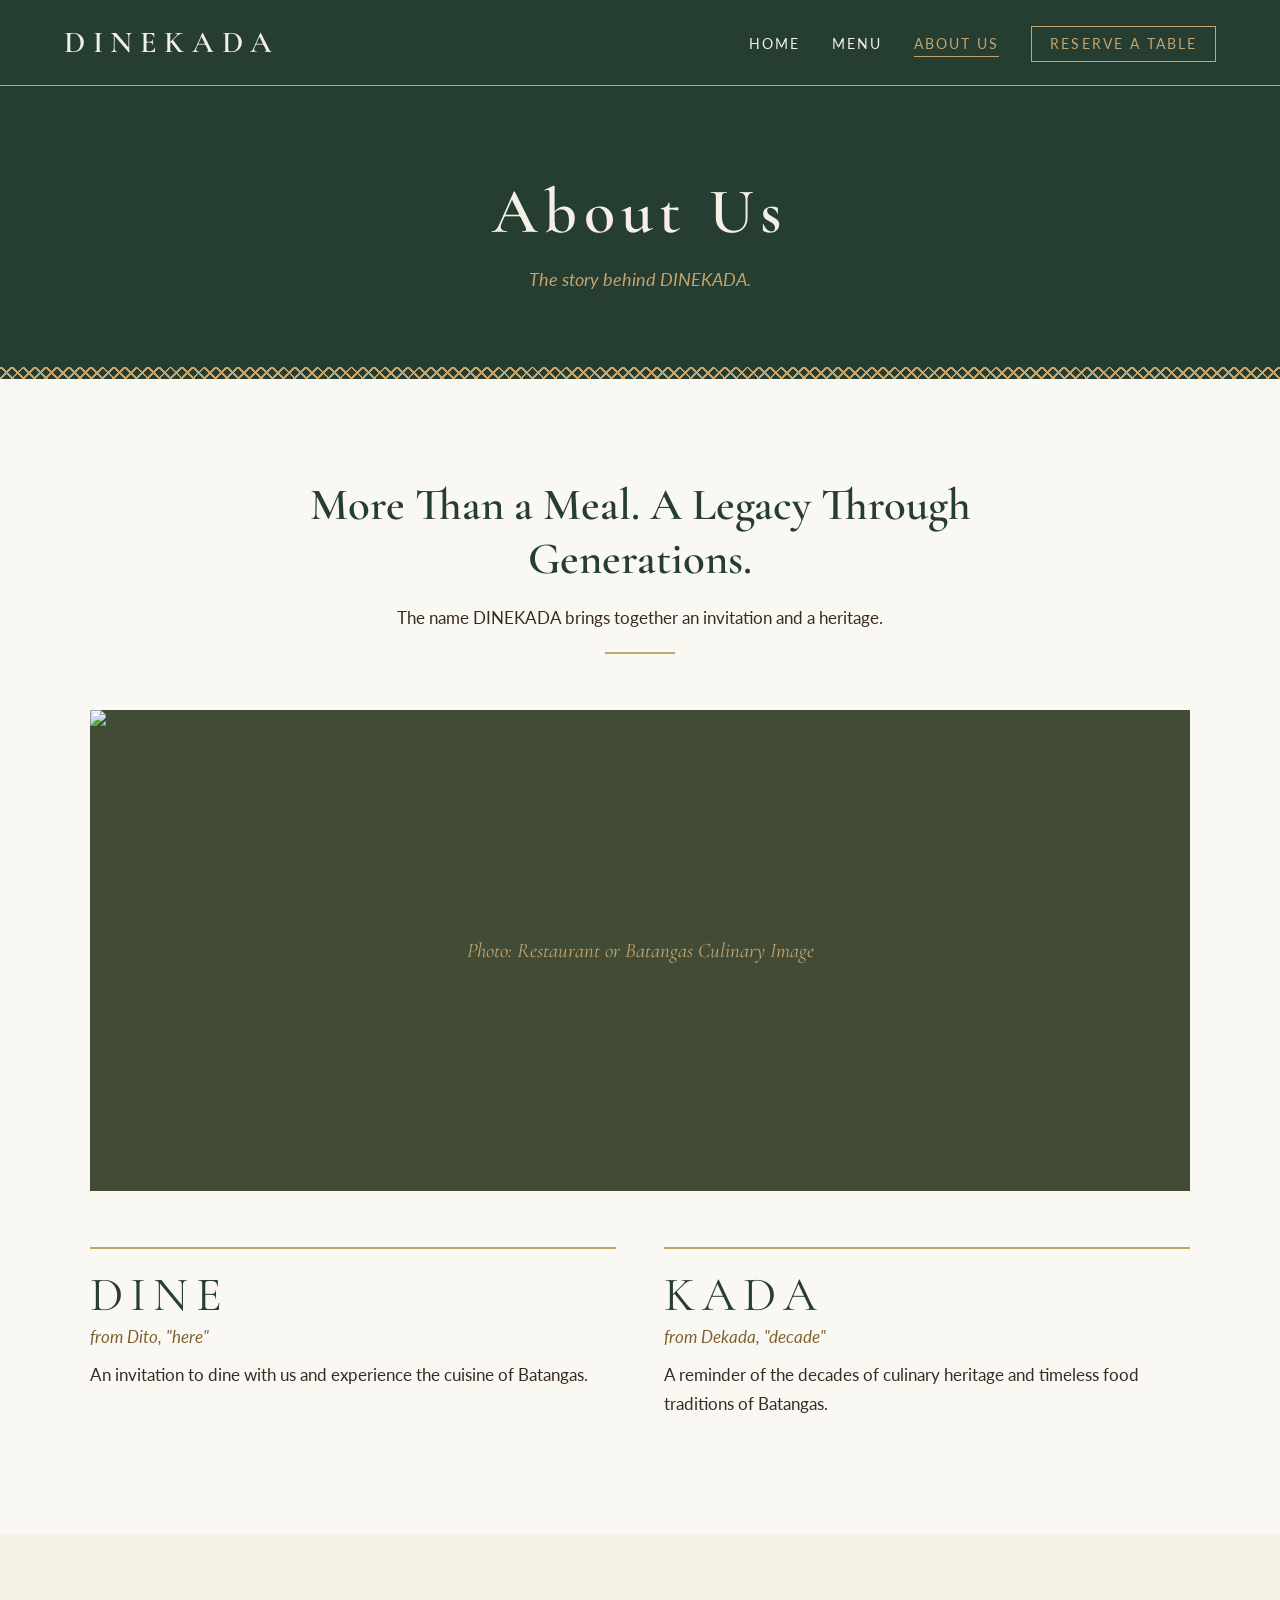
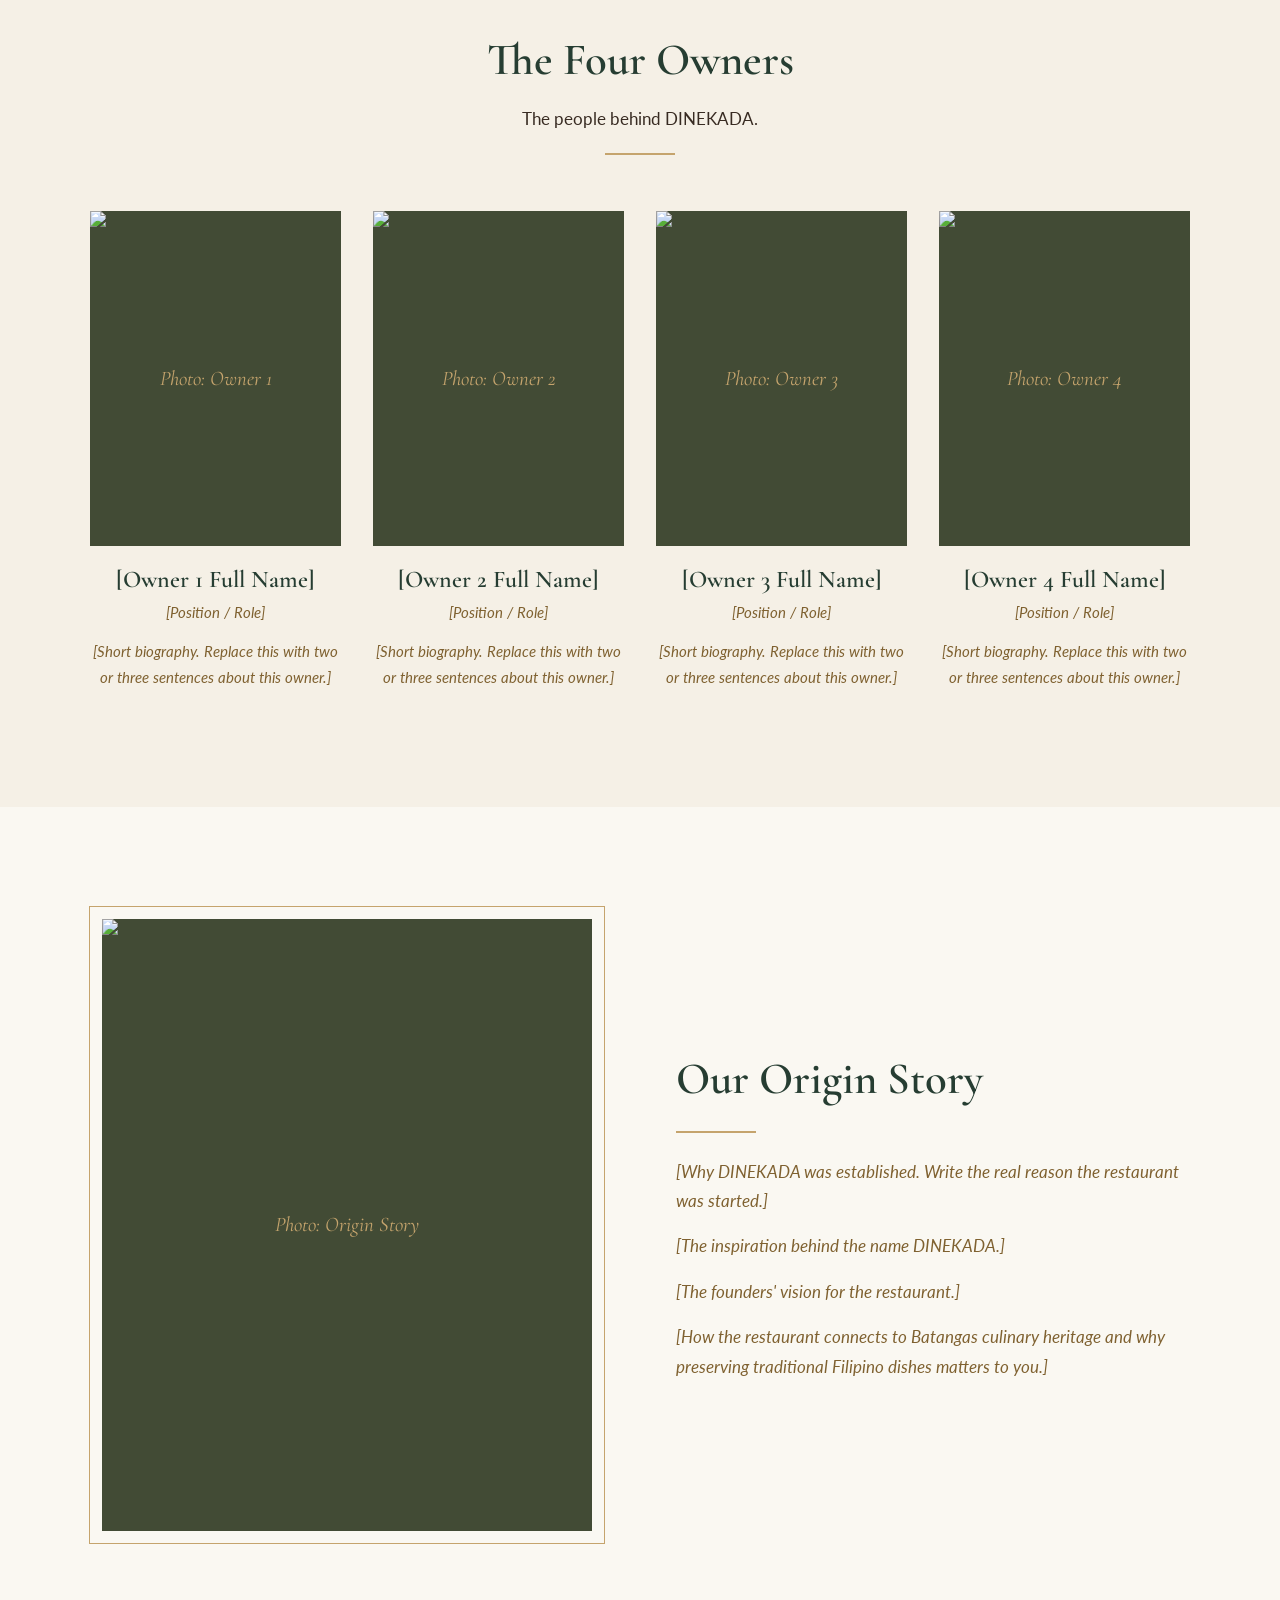
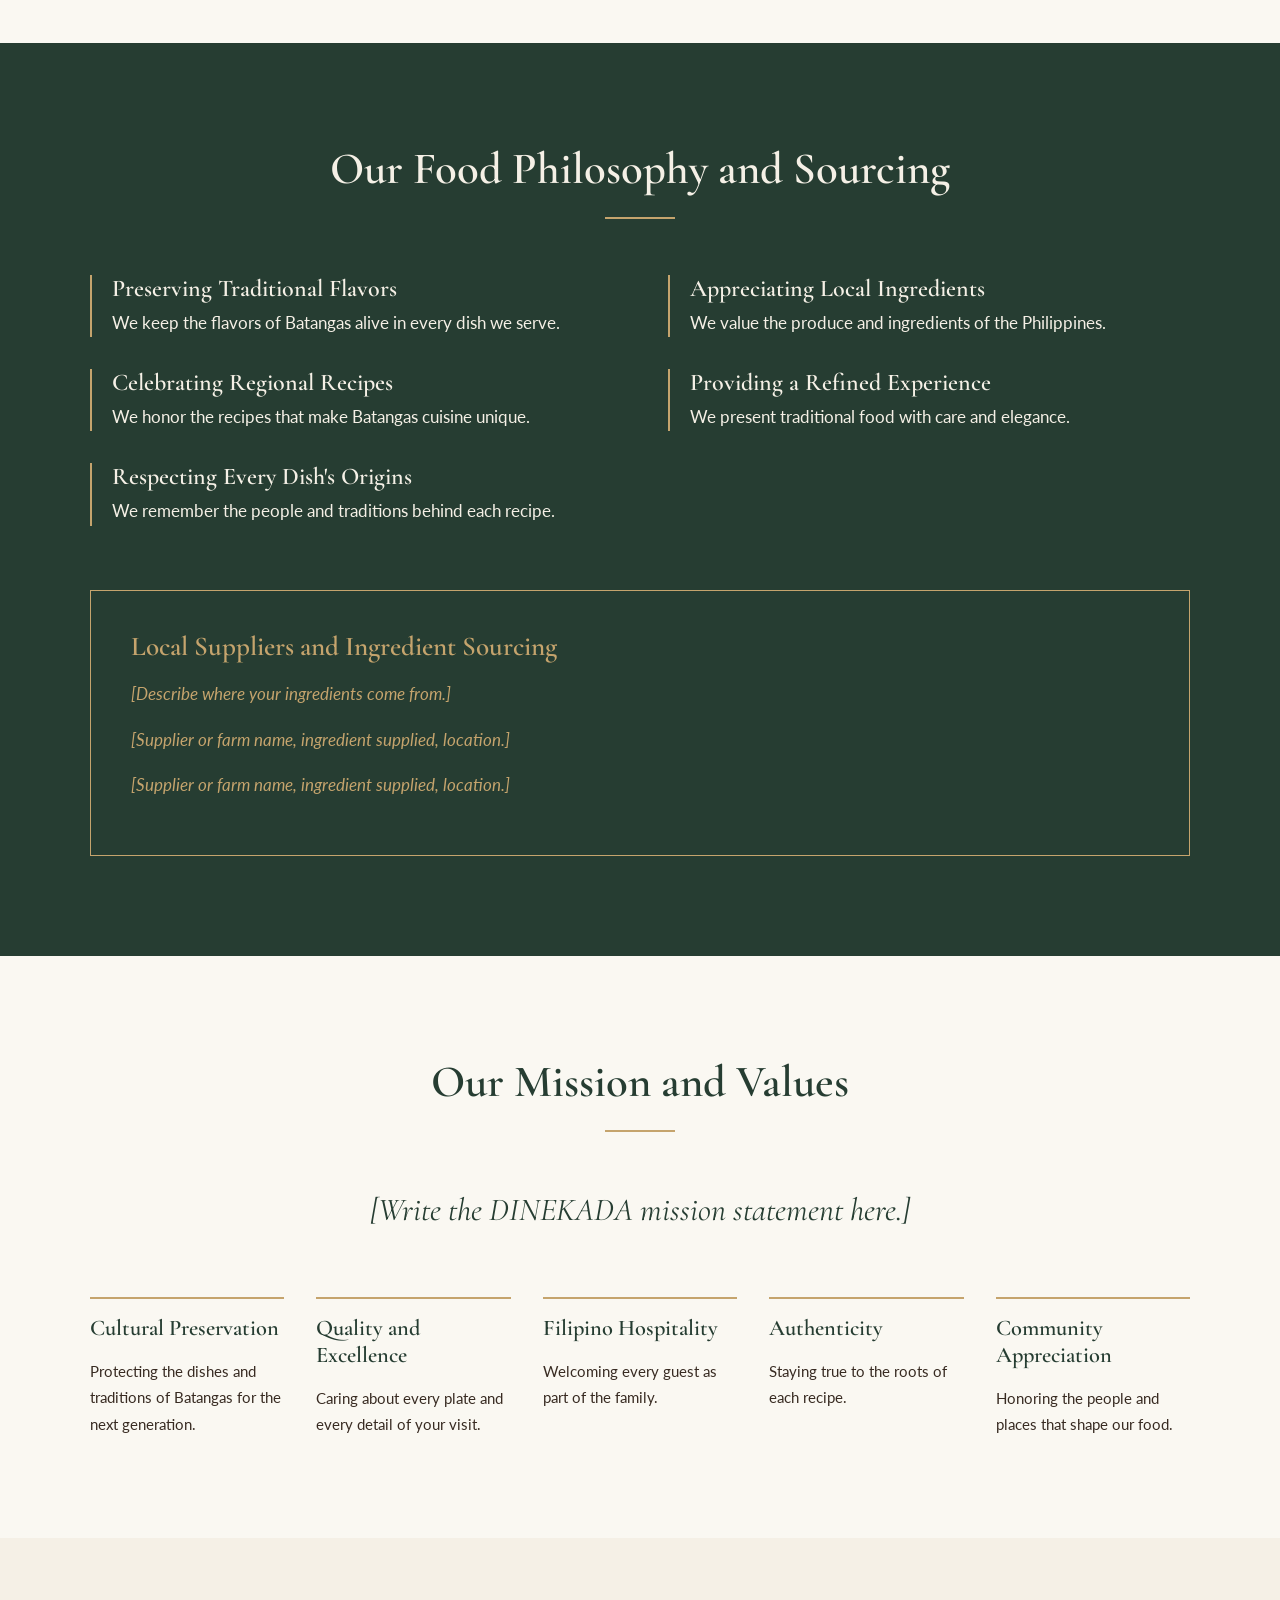
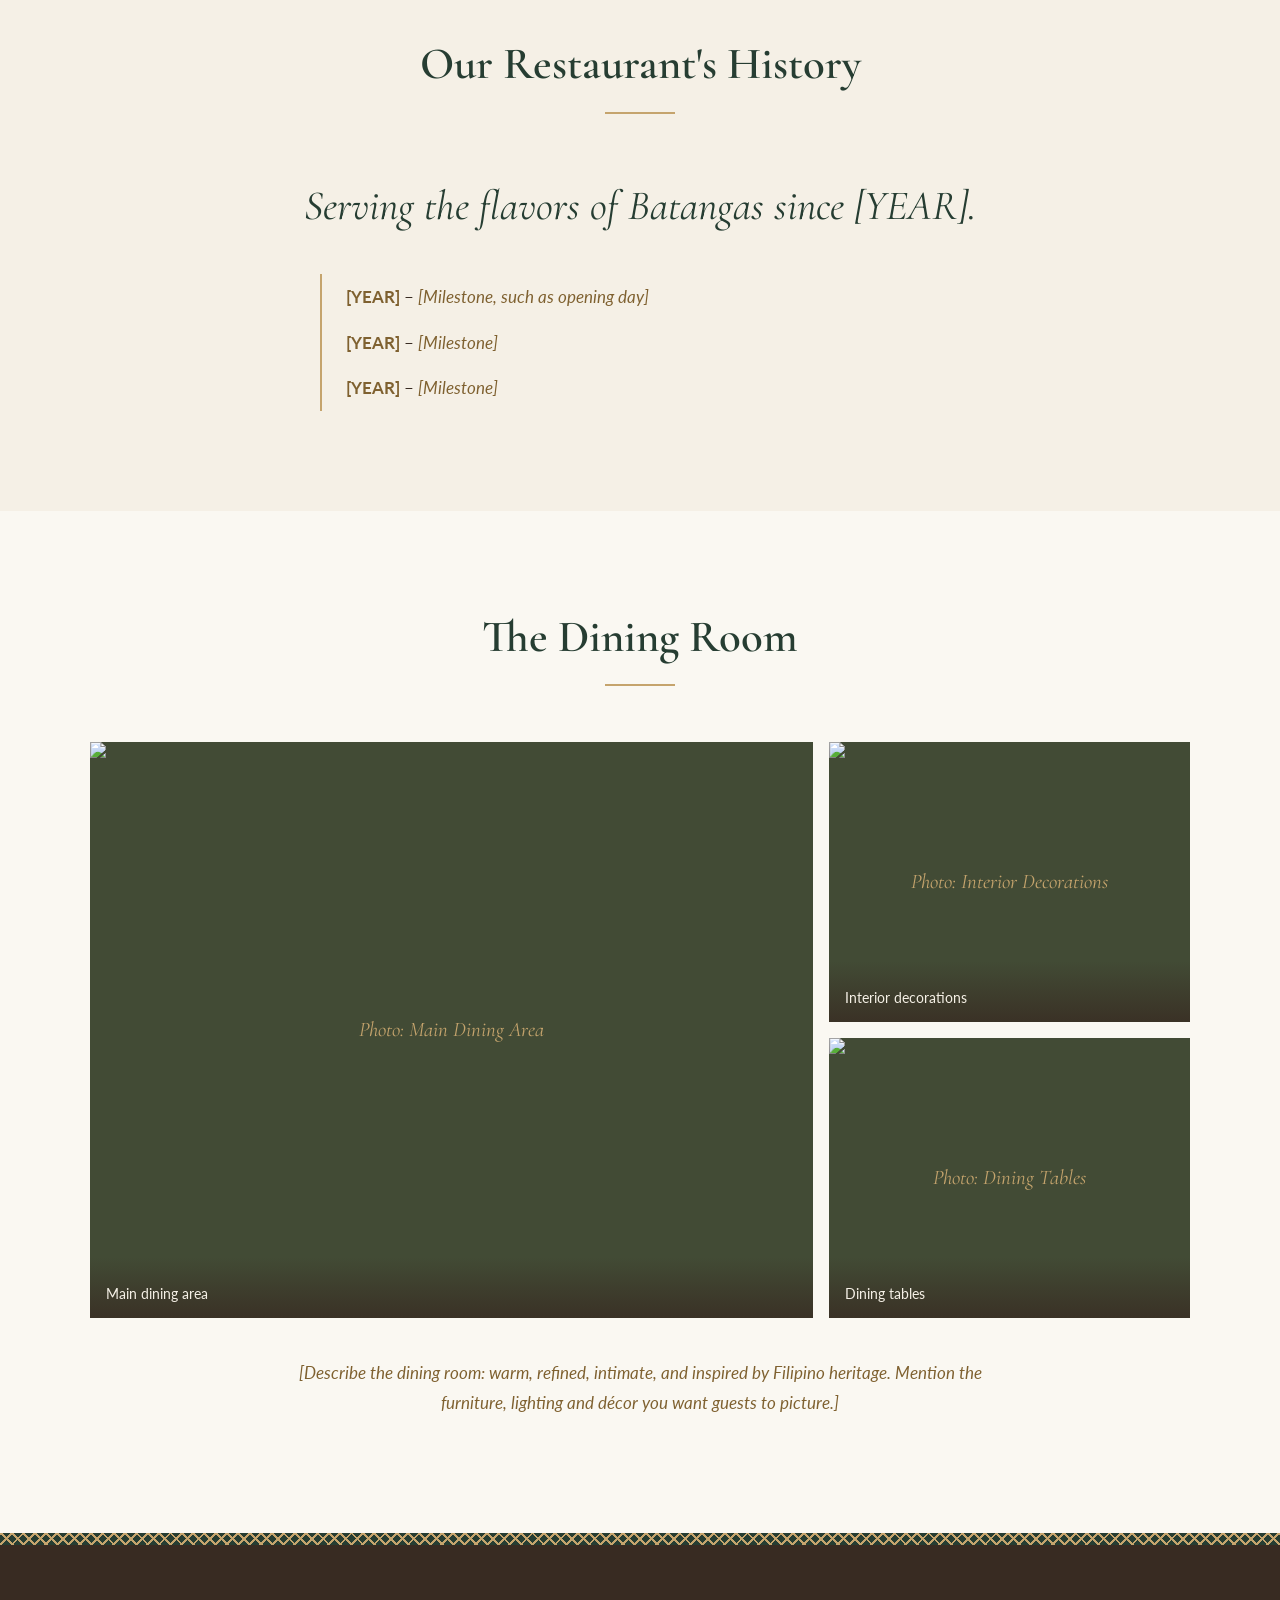
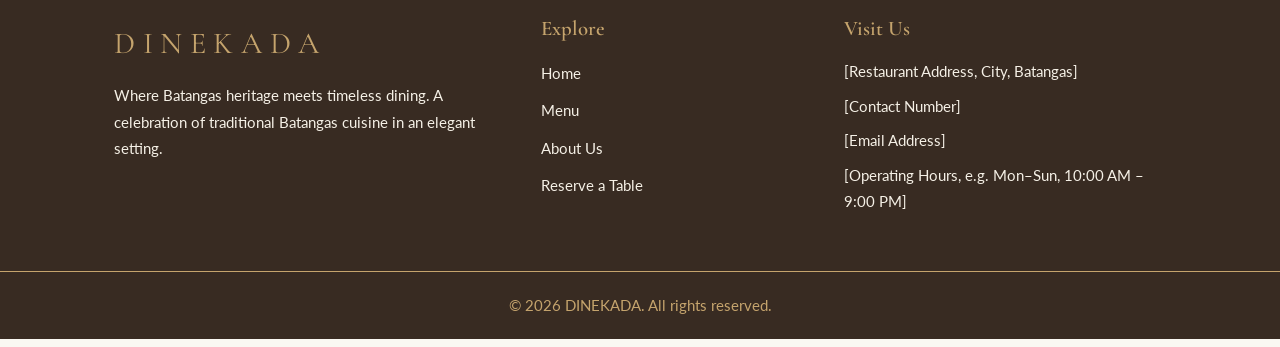
==== about.html @ 05815356 "Add files via upload" ====
<!DOCTYPE html>
<html lang="en">
<head>
  <meta charset="UTF-8">
  <meta name="viewport" content="width=device-width, initial-scale=1.0">
  <title>About Us | DINEKADA</title>
  <meta name="description" content="The story, the owners and the values behind DINEKADA.">

  <!-- Fonts (needs internet). If offline, the website uses Georgia and Arial instead. -->
  <link rel="preconnect" href="https://fonts.googleapis.com">
  <link rel="preconnect" href="https://fonts.gstatic.com" crossorigin>
  <link href="https://fonts.googleapis.com/css2?family=Cormorant+Garamond:ital,wght@0,500;0,600;1,500&family=Lato:wght@400;700&display=swap" rel="stylesheet">

  <!-- The one stylesheet used by all three pages -->
  <link rel="stylesheet" href="style.css">
</head>
<body>

  <!-- ===== NAVIGATION BAR (same on every page) ===== -->
  <header class="site-header">
    <nav class="nav-container">
      <a href="index.html" class="logo">DINEKADA</a>
      <ul class="nav-links">
        <li><a href="index.html">Home</a></li>
        <li><a href="menu.html">Menu</a></li>
        <li><a href="about.html" class="active">About Us</a></li>
        <li><a href="index.html#reservation" class="nav-reserve">Reserve a Table</a></li>
      </ul>
    </nav>
  </header>

  <main>

  <!-- ===== PAGE BANNER ===== -->
  <section class="page-banner">
    <h1>About Us</h1>
    <p>The story behind DINEKADA.</p>
  </section>
  <div class="weave-band"></div>

  <!-- ===== A. ABOUT DINEKADA ===== -->
  <section class="section bg-ivory" id="about-dinekada">
    <div class="container">
      <div class="section-heading">
        <h2>More Than a Meal. A Legacy Through Generations.</h2>
        <p>The name DINEKADA brings together an invitation and a heritage.</p>
      </div>
      <!-- PHOTO: replace images/heritage/about-main.jpg -->
<div class="photo-frame photo-wide " data-label="Photo: Restaurant or Batangas Culinary Image">
  <img src="images/heritage/about-main.jpg" alt="DINEKADA restaurant or a representative Batangas dish">
</div>
      <div class="name-meaning">
        <div class="meaning-box">
          <div class="meaning-word">DINE</div>
          <p class="meaning-origin">from <em>Dito</em>, "here"</p>
          <p>An invitation to dine with us and experience the cuisine of Batangas.</p>
        </div>
        <div class="meaning-box">
          <div class="meaning-word">KADA</div>
          <p class="meaning-origin">from <em>Dekada</em>, "decade"</p>
          <p>A reminder of the decades of culinary heritage and timeless food traditions of Batangas.</p>
        </div>
      </div>
    </div>
  </section>

  <!-- ===== B. THE FOUR OWNERS ===== -->
  <section class="section bg-cream" id="owners">
    <div class="container">
      <div class="section-heading">
        <h2>The Four Owners</h2>
        <p>The people behind DINEKADA.</p>
      </div>
      <!-- EDIT: replace each [bracketed] name, role and biography. Copy one <article> block if you ever need another owner. -->
      <div class="owner-grid">
        <article class="owner-card">
          <!-- PHOTO: replace images/owners/owner1.jpg -->
<div class="photo-frame photo-port " data-label="Photo: Owner 1">
  <img src="images/owners/owner1.jpg" alt="Portrait of owner 1">
</div>
          <h3>[Owner 1 Full Name]</h3>
          <p class="owner-role">[Position / Role]</p>
          <p class="placeholder-text">[Short biography. Replace this with two or three sentences about this owner.]</p>
        </article>

        <article class="owner-card">
          <!-- PHOTO: replace images/owners/owner2.jpg -->
<div class="photo-frame photo-port " data-label="Photo: Owner 2">
  <img src="images/owners/owner2.jpg" alt="Portrait of owner 2">
</div>
          <h3>[Owner 2 Full Name]</h3>
          <p class="owner-role">[Position / Role]</p>
          <p class="placeholder-text">[Short biography. Replace this with two or three sentences about this owner.]</p>
        </article>

        <article class="owner-card">
          <!-- PHOTO: replace images/owners/owner3.jpg -->
<div class="photo-frame photo-port " data-label="Photo: Owner 3">
  <img src="images/owners/owner3.jpg" alt="Portrait of owner 3">
</div>
          <h3>[Owner 3 Full Name]</h3>
          <p class="owner-role">[Position / Role]</p>
          <p class="placeholder-text">[Short biography. Replace this with two or three sentences about this owner.]</p>
        </article>

        <article class="owner-card">
          <!-- PHOTO: replace images/owners/owner4.jpg -->
<div class="photo-frame photo-port " data-label="Photo: Owner 4">
  <img src="images/owners/owner4.jpg" alt="Portrait of owner 4">
</div>
          <h3>[Owner 4 Full Name]</h3>
          <p class="owner-role">[Position / Role]</p>
          <p class="placeholder-text">[Short biography. Replace this with two or three sentences about this owner.]</p>
        </article>
      </div>
    </div>
  </section>

  <!-- ===== C. OUR ORIGIN STORY ===== -->
  <section class="section bg-ivory" id="origin-story">
    <div class="container split">
      <!-- PHOTO: replace images/heritage/origin-story.jpg -->
<div class="photo-frame photo-tall photo-outlined" data-label="Photo: Origin Story">
  <img src="images/heritage/origin-story.jpg" alt="Photograph from the beginnings of DINEKADA">
</div>
      <div>
        <h2>Our Origin Story</h2>
        <div class="gold-line"></div>
        <!-- EDIT: replace the bracketed text with the real story -->
        <p class="placeholder-text">[Why DINEKADA was established. Write the real reason the restaurant was started.]</p>
        <p class="placeholder-text">[The inspiration behind the name DINEKADA.]</p>
        <p class="placeholder-text">[The founders' vision for the restaurant.]</p>
        <p class="placeholder-text">[How the restaurant connects to Batangas culinary heritage and why preserving traditional Filipino dishes matters to you.]</p>
      </div>
    </div>
  </section>

  <!-- ===== D. FOOD PHILOSOPHY AND SOURCING ===== -->
  <section class="section bg-forest" id="philosophy">
    <div class="container">
      <div class="section-heading">
        <h2>Our Food Philosophy and Sourcing</h2>
      </div>
      <div class="philosophy-grid">
        <div class="philosophy-item"><h3>Preserving Traditional Flavors</h3><p>We keep the flavors of Batangas alive in every dish we serve.</p></div>
        <div class="philosophy-item"><h3>Appreciating Local Ingredients</h3><p>We value the produce and ingredients of the Philippines.</p></div>
        <div class="philosophy-item"><h3>Celebrating Regional Recipes</h3><p>We honor the recipes that make Batangas cuisine unique.</p></div>
        <div class="philosophy-item"><h3>Providing a Refined Experience</h3><p>We present traditional food with care and elegance.</p></div>
        <div class="philosophy-item"><h3>Respecting Every Dish's Origins</h3><p>We remember the people and traditions behind each recipe.</p></div>
      </div>
      <div class="sourcing-box">
        <h3>Local Suppliers and Ingredient Sourcing</h3>
        <!-- EDIT: only write sourcing details that are true for your restaurant -->
        <p class="placeholder-text">[Describe where your ingredients come from.]</p>
        <p class="placeholder-text">[Supplier or farm name, ingredient supplied, location.]</p>
        <p class="placeholder-text">[Supplier or farm name, ingredient supplied, location.]</p>
      </div>
    </div>
  </section>

  <!-- ===== E. MISSION AND VALUES ===== -->
  <section class="section bg-ivory" id="mission-values">
    <div class="container">
      <div class="section-heading"><h2>Our Mission and Values</h2></div>
      <!-- EDIT: write your mission statement here -->
      <p class="mission-statement placeholder-text">[Write the DINEKADA mission statement here.]</p>
      <div class="values-grid">
        <div class="value-item"><h3>Cultural Preservation</h3><p>Protecting the dishes and traditions of Batangas for the next generation.</p></div>
        <div class="value-item"><h3>Quality and Excellence</h3><p>Caring about every plate and every detail of your visit.</p></div>
        <div class="value-item"><h3>Filipino Hospitality</h3><p>Welcoming every guest as part of the family.</p></div>
        <div class="value-item"><h3>Authenticity</h3><p>Staying true to the roots of each recipe.</p></div>
        <div class="value-item"><h3>Community Appreciation</h3><p>Honoring the people and places that shape our food.</p></div>
      </div>
    </div>
  </section>

  <!-- ===== F. OUR RESTAURANT'S HISTORY ===== -->
  <section class="section bg-cream" id="history">
    <div class="container">
      <div class="section-heading"><h2>Our Restaurant's History</h2></div>
      <!-- EDIT: replace [YEAR] with the real opening year -->
      <p class="history-year">Serving the flavors of Batangas since [YEAR].</p>
      <ul class="milestones">
        <li><strong>[YEAR]</strong> &ndash; <span class="placeholder-text">[Milestone, such as opening day]</span></li>
        <li><strong>[YEAR]</strong> &ndash; <span class="placeholder-text">[Milestone]</span></li>
        <li><strong>[YEAR]</strong> &ndash; <span class="placeholder-text">[Milestone]</span></li>
      </ul>
    </div>
  </section>

  <!-- ===== G. THE DINING ROOM ===== -->
  <section class="section bg-ivory" id="dining-room">
    <div class="container">
      <div class="section-heading"><h2>The Dining Room</h2></div>
      <div class="gallery">
        <figure class="gallery-large">
          <!-- PHOTO: replace images/restaurant/dining-main.jpg -->
<div class="photo-frame  " data-label="Photo: Main Dining Area">
  <img src="images/restaurant/dining-main.jpg" alt="Main dining area of DINEKADA"><figcaption>Main dining area</figcaption>
</div>
        </figure>
        <figure>
          <!-- PHOTO: replace images/restaurant/dining-decor.jpg -->
<div class="photo-frame  " data-label="Photo: Interior Decorations">
  <img src="images/restaurant/dining-decor.jpg" alt="Interior decorations at DINEKADA"><figcaption>Interior decorations</figcaption>
</div>
        </figure>
        <figure>
          <!-- PHOTO: replace images/restaurant/dining-tables.jpg -->
<div class="photo-frame  " data-label="Photo: Dining Tables">
  <img src="images/restaurant/dining-tables.jpg" alt="Dining tables at DINEKADA"><figcaption>Dining tables</figcaption>
</div>
        </figure>
      </div>
      <div class="dining-text">
        <!-- EDIT: describe your dining room -->
        <p class="placeholder-text">[Describe the dining room: warm, refined, intimate, and inspired by Filipino heritage. Mention the furniture, lighting and décor you want guests to picture.]</p>
      </div>
    </div>
  </section>

  </main>

  <!-- ===== FOOTER (same on every page) ===== -->
  <div class="weave-band"></div>
  <footer class="site-footer">
    <div class="footer-container">

      <div class="footer-brand">
        <div class="footer-logo">DINEKADA</div>
        <p>Where Batangas heritage meets timeless dining. A celebration of traditional Batangas cuisine in an elegant setting.</p>
      </div>

      <div>
        <h4>Explore</h4>
        <ul class="footer-links">
          <li><a href="index.html">Home</a></li>
          <li><a href="menu.html">Menu</a></li>
          <li><a href="about.html">About Us</a></li>
          <li><a href="index.html#reservation">Reserve a Table</a></li>
        </ul>
      </div>

      <div>
        <h4>Visit Us</h4>
        <!-- EDIT: replace the text inside the [brackets] with your real details -->
        <p>[Restaurant Address, City, Batangas]</p>
        <p>[Contact Number]</p>
        <p>[Email Address]</p>
        <p>[Operating Hours, e.g. Mon–Sun, 10:00 AM – 9:00 PM]</p>
      </div>

    </div>
    <p class="copyright">&copy; 2026 DINEKADA. All rights reserved.</p>
  </footer>

</body>
</html>
---- style.css ----
/* =====================================================
   DINEKADA – style.css
   One stylesheet shared by index.html, menu.html, about.html

   TABLE OF CONTENTS
   1. Colors, fonts and basic settings
   2. Navigation bar
   3. Buttons
   4. Photo frames (image placeholders)
   5. Layout helpers (sections, split layout)
   6. Homepage: hero slideshow
   7. Homepage: featured dishes
   8. Reservation form
   9. Page banner (Menu and About pages)
   10. Menu page
   11. About page
   12. Footer
   13. Tablet and mobile (responsive)
   ===================================================== */


/* ---------- 1. COLORS, FONTS AND BASIC SETTINGS ---------- */

/* Colors are saved as variables. Change a color here
   and it changes everywhere on the website. */
:root {
  --forest: #263D32;      /* Deep Forest Green */
  --olive: #424B35;       /* Dark Olive */
  --gold: #C5A46D;        /* Antique Gold */
  --gold-dark: #7F6130;   /* Darker gold, easier to read on cream */
  --cream: #F5F0E6;       /* Warm Cream */
  --ivory: #FAF8F2;       /* Ivory White */
  --brown: #382B22;       /* Dark Brown */
}

* {
  box-sizing: border-box;
}

html {
  scroll-behavior: smooth;   /* smooth jump when clicking anchor links */
}

body {
  margin: 0;
  font-family: "Lato", Arial, sans-serif;   /* body text */
  font-size: 1.05rem;
  line-height: 1.75;
  color: var(--brown);
  background: var(--ivory);
}

/* Headings use a serif font */
h1, h2, h3, h4 {
  font-family: "Cormorant Garamond", Georgia, serif;
  font-weight: 600;
  line-height: 1.2;
  margin: 0 0 16px;
}

h2 { font-size: 2.8rem; color: var(--forest); }
h3 { font-size: 1.7rem; color: var(--forest); }

p { margin: 0 0 16px; }

a { color: inherit; }

img { max-width: 100%; display: block; }

/* Keyboard users can see where they are */
a:focus-visible, input:focus, select:focus, textarea:focus {
  outline: 2px solid var(--gold);
  outline-offset: 3px;
}

/* Anchor links should not hide under the sticky navigation bar */
[id] { scroll-margin-top: 90px; }


/* ---------- 2. NAVIGATION BAR ---------- */

.site-header {
  background: var(--forest);
  border-bottom: 1px solid var(--gold);
  position: sticky;      /* stays at the top while scrolling */
  top: 0;
  z-index: 100;
}

.nav-container {
  max-width: 1200px;
  margin: 0 auto;
  padding: 16px 24px;
  display: flex;
  justify-content: space-between;
  align-items: center;
  flex-wrap: wrap;
  gap: 12px;
}

.logo {
  font-family: "Cormorant Garamond", Georgia, serif;
  font-size: 1.9rem;
  font-weight: 600;
  letter-spacing: 0.25em;
  color: var(--cream);
  text-decoration: none;
}

.nav-links {
  display: flex;
  align-items: center;
  gap: 32px;
  list-style: none;
  margin: 0;
  padding: 0;
}

.nav-links a {
  color: var(--cream);
  text-decoration: none;
  font-size: 0.85rem;
  letter-spacing: 0.15em;
  text-transform: uppercase;
  padding-bottom: 4px;
  border-bottom: 1px solid transparent;
  transition: color 0.3s, border-color 0.3s;
}

.nav-links a:hover,
.nav-links a.active {
  color: var(--gold);
  border-bottom-color: var(--gold);
}

/* "Reserve a Table" link looks like a small outlined button */
.nav-links a.nav-reserve {
  border: 1px solid var(--gold);
  color: var(--gold);
  padding: 9px 18px;
}

.nav-links a.nav-reserve:hover {
  background: var(--gold);
  color: var(--forest);
}


/* ---------- 3. BUTTONS ---------- */

.btn {
  display: inline-block;
  padding: 14px 32px;
  border: 1px solid var(--gold);
  font-size: 0.85rem;
  letter-spacing: 0.15em;
  text-transform: uppercase;
  text-decoration: none;
  transition: background 0.3s, color 0.3s;
}

/* Solid gold button (used on dark backgrounds) */
.btn-gold { background: var(--gold); color: var(--forest); }
.btn-gold:hover { background: transparent; color: var(--gold); }

/* Outline button (used on dark backgrounds) */
.btn-outline { color: var(--cream); }
.btn-outline:hover { background: var(--gold); color: var(--forest); }

/* Dark button (used on light backgrounds) */
.btn-dark { border-color: var(--forest); color: var(--forest); }
.btn-dark:hover { background: var(--forest); color: var(--cream); }

.button-row { display: flex; flex-wrap: wrap; gap: 16px; margin-top: 28px; }


/* ---------- 4. PHOTO FRAMES (IMAGE PLACEHOLDERS) ---------- */

/* Every photo sits inside a .photo-frame.
   The dark box and label show until your real photo is added. */
.photo-frame {
  position: relative;
  background: var(--olive);
  display: flex;
  align-items: center;
  justify-content: center;
  overflow: hidden;
}

/* The label comes from the data-label attribute in the HTML */
.photo-frame::before {
  content: attr(data-label);
  color: var(--gold);
  font-family: "Cormorant Garamond", Georgia, serif;
  font-style: italic;
  font-size: 1.3rem;
  text-align: center;
  padding: 16px;
}

/* The real photo covers the whole frame (and hides the label) */
.photo-frame img {
  position: absolute;
  top: 0;
  left: 0;
  width: 100%;
  height: 100%;
  object-fit: cover;
  color: transparent;   /* hides alt text while photo is missing */
}

/* Photo shapes */
.photo-tall  { aspect-ratio: 4 / 5; }
.photo-wide  { aspect-ratio: 16 / 7; }
.photo-land  { aspect-ratio: 4 / 3; }
.photo-port  { aspect-ratio: 3 / 4; }

/* Thin gold outline set slightly away from the photo */
.photo-outlined {
  outline: 1px solid var(--gold);
  outline-offset: 12px;
  margin: 12px;
}


/* ---------- 5. LAYOUT HELPERS ---------- */

.section { padding: 100px 24px; }
.container { max-width: 1100px; margin: 0 auto; }

.bg-ivory  { background: var(--ivory); }
.bg-cream  { background: var(--cream); }
.bg-forest { background: var(--forest); color: var(--cream); }
.bg-forest h2, .bg-forest h3 { color: var(--cream); }

/* Centered heading with a short gold line underneath */
.section-heading { text-align: center; max-width: 720px; margin: 0 auto 56px; }
.section-heading::after {
  content: "";
  display: block;
  width: 70px;
  height: 2px;
  background: var(--gold);
  margin: 20px auto 0;
}

/* Two columns: photo on one side, text on the other */
.split {
  display: grid;
  grid-template-columns: 1fr 1fr;
  gap: 72px;
  align-items: center;
}

/* Woven pattern strip: two sets of diagonal gold lines cross each other */
.weave-band {
  height: 12px;
  background-color: var(--forest);
  background-image:
    repeating-linear-gradient(45deg, var(--gold), var(--gold) 2px, transparent 2px, transparent 8px),
    repeating-linear-gradient(-45deg, var(--gold), var(--gold) 2px, transparent 2px, transparent 8px);
}

.gold-line { width: 80px; height: 2px; background: var(--gold); margin: 24px 0; }

/* Text shown inside [square brackets] is meant to be replaced */
.placeholder-text { color: var(--gold-dark); font-style: italic; }
.bg-forest .placeholder-text { color: var(--gold); }


/* ---------- 6. HOMEPAGE: HERO SLIDESHOW ---------- */

.hero {
  display: grid;
  grid-template-columns: 1fr 1fr;    /* 50% photos, 50% text */
  min-height: calc(100vh - 72px);
}

.hero-slideshow {
  position: relative;
  background: var(--olive);
  overflow: hidden;
}

/* Each slide sits on top of the others and fades in and out.
   There are 4 slides and the full cycle takes 24 seconds (6 seconds each). */
.slide {
  position: absolute;
  top: 0;
  left: 0;
  width: 100%;
  height: 100%;
  opacity: 0;
  animation: slideshow 24s infinite;
}

/* Each slide starts 6 seconds after the one before */
.slide-1 { animation-delay: 0s; }
.slide-2 { animation-delay: 6s; }
.slide-3 { animation-delay: 12s; }
.slide-4 { animation-delay: 18s; }

@keyframes slideshow {
  0%   { opacity: 0; }
  4%   { opacity: 1; }
  25%  { opacity: 1; }
  29%  { opacity: 0; }
  100% { opacity: 0; }
}

.hero-text {
  background: var(--forest);
  color: var(--cream);
  display: flex;
  flex-direction: column;
  justify-content: center;
  padding: 72px 64px;
}

.hero-text h1 {
  font-size: 4.8rem;
  letter-spacing: 0.15em;
  color: var(--cream);
  margin: 0;
}

.hero-tagline {
  font-family: "Cormorant Garamond", Georgia, serif;
  font-style: italic;
  font-size: 1.9rem;
  line-height: 1.3;
  color: var(--gold);
  margin: 0;
}

.hero-intro { max-width: 480px; }


/* ---------- 7. HOMEPAGE: FEATURED DISHES ---------- */

.dish-grid {
  display: grid;
  grid-template-columns: repeat(4, 1fr);
  gap: 32px;
}

.dish-card { text-align: center; }
.dish-card .photo-frame { margin-bottom: 20px; }

.dish-tag {
  display: block;
  font-family: "Cormorant Garamond", Georgia, serif;
  font-style: italic;
  font-size: 1.15rem;
  color: var(--gold-dark);
  margin-bottom: 4px;
}

.dish-card h3 { margin-bottom: 8px; }
.dish-card p { font-size: 0.95rem; }


/* ---------- 8. RESERVATION FORM ---------- */

.reservation-layout {
  display: grid;
  grid-template-columns: 1fr 1.3fr;
  gap: 72px;
  align-items: start;
}

.reservation-info p { max-width: 400px; }

.reservation-form {
  background: var(--cream);
  color: var(--brown);
  padding: 44px;
  border: 1px solid var(--gold);
}

.form-grid {
  display: grid;
  grid-template-columns: 1fr 1fr;
  gap: 20px;
}

.form-full { grid-column: 1 / -1; }   /* field takes the full width */

.reservation-form label {
  display: block;
  font-size: 0.85rem;
  letter-spacing: 0.08em;
  margin-bottom: 6px;
}

.reservation-form input,
.reservation-form select,
.reservation-form textarea {
  width: 100%;
  padding: 12px;
  font-family: inherit;
  font-size: 1rem;
  color: var(--brown);
  background: var(--ivory);
  border: 1px solid var(--olive);
}

.reservation-form button {
  width: 100%;
  font-family: inherit;
  cursor: pointer;
  background: var(--forest);
  color: var(--cream);
  border-color: var(--forest);
}

.reservation-form button:hover {
  background: var(--gold);
  color: var(--forest);
  border-color: var(--gold);
}


/* ---------- 9. PAGE BANNER (MENU AND ABOUT PAGES) ---------- */

.page-banner {
  background: var(--forest);
  color: var(--cream);
  text-align: center;
  padding: 88px 24px 72px;
}

.page-banner h1 {
  font-size: 4rem;
  letter-spacing: 0.1em;
  color: var(--cream);
  margin-bottom: 12px;
}

.page-banner p { max-width: 560px; margin: 0 auto; color: var(--gold); font-style: italic; font-size: 1.15rem; }


/* ---------- 10. MENU PAGE ---------- */

/* Row of category links at the top of the menu */
.menu-nav {
  background: var(--cream);
  border-bottom: 1px solid var(--gold);
  padding: 20px 24px;
}

.menu-nav ul {
  display: flex;
  flex-wrap: wrap;
  justify-content: center;
  gap: 8px 32px;
  list-style: none;
  margin: 0 auto;
  padding: 0;
  max-width: 1100px;
}

.menu-nav a {
  text-decoration: none;
  color: var(--forest);
  font-size: 0.85rem;
  letter-spacing: 0.12em;
  text-transform: uppercase;
  border-bottom: 1px solid transparent;
  transition: color 0.3s, border-color 0.3s;
}

.menu-nav a:hover { color: var(--gold-dark); border-bottom-color: var(--gold); }

.menu-section { padding: 88px 24px; }

/* A list of dishes: name ........ price */
.menu-list {
  list-style: none;
  margin: 0 auto;
  padding: 0;
  max-width: 720px;
}

.menu-list li {
  display: flex;
  align-items: baseline;
  gap: 12px;
  padding: 10px 0;
}

.item-name {
  font-family: "Cormorant Garamond", Georgia, serif;
  font-size: 1.45rem;
  font-weight: 600;
}

/* The dotted line between the name and the price */
.item-dots {
  flex: 1;
  border-bottom: 2px dotted var(--gold);
}

.item-price { color: var(--gold-dark); white-space: nowrap; }

/* Menu list with two columns (used for long lists) */
.menu-list-two {
  max-width: 1000px;
  display: grid;
  grid-template-columns: 1fr 1fr;
  column-gap: 72px;
}

/* Small headings inside a category (PANCIT, LOMI, etc.) */
.menu-subheading {
  text-align: center;
  font-style: italic;
  font-size: 1.6rem;
  color: var(--gold-dark);
  margin: 40px 0 12px;
}

.menu-note { text-align: center; font-size: 0.95rem; font-style: italic; margin-top: 16px; }

/* Lomi table: sizes in rows, regular and double toppings in columns */
.lomi-table {
  width: 100%;
  max-width: 720px;
  margin: 0 auto;
  border-collapse: collapse;
}

.lomi-table th,
.lomi-table td {
  padding: 12px 8px;
  border-bottom: 2px dotted var(--gold);
  text-align: right;
}

.lomi-table th:first-child,
.lomi-table td:first-child { text-align: left; }

.lomi-table thead th {
  font-size: 0.8rem;
  letter-spacing: 0.12em;
  text-transform: uppercase;
  font-weight: 400;
  border-bottom: 1px solid var(--gold);
}

.lomi-table td:first-child {
  font-family: "Cormorant Garamond", Georgia, serif;
  font-size: 1.45rem;
  font-weight: 600;
}

/* "Authentic Batangas Flavors" – dark section with a gold frame */
.menu-signature {
  background: var(--forest);
  color: var(--cream);
  padding: 96px 24px;
}

.menu-signature h2 { color: var(--cream); }

.signature-frame {
  max-width: 1000px;
  margin: 0 auto;
  padding: 64px 56px;
  border: 1px solid var(--gold);
  outline: 1px solid var(--gold);
  outline-offset: 8px;
}

.menu-signature .item-name { font-size: 1.7rem; color: var(--cream); }
.menu-signature .item-price { color: var(--gold); }
.signature-intro { text-align: center; font-style: italic; color: var(--gold); max-width: 560px; margin: 0 auto 32px; }

/* Featured menu items: photo on one side, text on the other */
.showcase-row {
  display: grid;
  grid-template-columns: 1.2fr 1fr;
  gap: 64px;
  align-items: center;
  margin-bottom: 72px;
}

.showcase-row:last-child { margin-bottom: 0; }

/* Every second row swaps sides */
.showcase-reverse .photo-frame { order: 2; }

.showcase-text h3 { font-size: 2.4rem; }


/* ---------- 11. ABOUT PAGE ---------- */

.name-meaning {
  display: grid;
  grid-template-columns: 1fr 1fr;
  gap: 48px;
  margin-top: 56px;
}

.meaning-box { border-top: 2px solid var(--gold); padding-top: 20px; }

.meaning-word {
  font-family: "Cormorant Garamond", Georgia, serif;
  font-size: 3rem;
  letter-spacing: 0.15em;
  color: var(--forest);
  line-height: 1.1;
}

.meaning-origin { color: var(--gold-dark); font-style: italic; margin-bottom: 8px; }

/* Four owners */
.owner-grid {
  display: grid;
  grid-template-columns: repeat(4, 1fr);
  gap: 32px;
}

.owner-card { text-align: center; }
.owner-card .photo-frame { margin-bottom: 20px; }
.owner-card h3 { margin-bottom: 4px; font-size: 1.5rem; }
.owner-role { color: var(--gold-dark); font-style: italic; margin-bottom: 12px; }
.owner-card p { font-size: 0.95rem; }

/* Food philosophy list */
.philosophy-grid {
  display: grid;
  grid-template-columns: 1fr 1fr;
  gap: 32px 56px;
  margin-bottom: 64px;
}

.philosophy-item { border-left: 2px solid var(--gold); padding-left: 20px; }
.philosophy-item h3 { font-size: 1.5rem; margin-bottom: 4px; }
.philosophy-item p { margin: 0; }

.sourcing-box { border: 1px solid var(--gold); padding: 40px; }
.sourcing-box h3 { color: var(--gold); }

/* Mission and values */
.mission-statement {
  font-family: "Cormorant Garamond", Georgia, serif;
  font-size: 2rem;
  font-style: italic;
  line-height: 1.4;
  text-align: center;
  max-width: 800px;
  margin: 0 auto 64px;
  color: var(--forest);
}

.values-grid {
  display: grid;
  grid-template-columns: repeat(auto-fit, minmax(190px, 1fr));
  gap: 32px;
}

.value-item { border-top: 2px solid var(--gold); padding-top: 16px; }
.value-item h3 { font-size: 1.4rem; }
.value-item p { font-size: 0.95rem; margin: 0; }

/* History */
.history-year {
  font-family: "Cormorant Garamond", Georgia, serif;
  font-size: 2.6rem;
  font-style: italic;
  text-align: center;
  color: var(--forest);
  margin-bottom: 32px;
}

.milestones { list-style: none; max-width: 640px; margin: 0 auto; padding: 0 0 0 24px; border-left: 2px solid var(--gold); }
.milestones li { padding: 8px 0; }
.milestones strong { color: var(--gold-dark); }

/* Dining room gallery: one large photo and two smaller photos */
.gallery {
  display: grid;
  grid-template-columns: 2fr 1fr;
  grid-template-rows: 280px 280px;
  gap: 16px;
  margin-bottom: 40px;
}

.gallery .gallery-large { grid-row: span 2; }

.gallery figure { margin: 0; }
.gallery .photo-frame { height: 100%; }

.gallery figcaption {
  position: absolute;
  left: 0;
  bottom: 0;
  width: 100%;
  padding: 24px 16px 12px;
  color: var(--cream);
  font-size: 0.9rem;
  background: linear-gradient(transparent, rgba(56, 43, 34, 0.8));
  z-index: 1;
}

.dining-text { max-width: 720px; margin: 0 auto; text-align: center; }


/* ---------- 12. FOOTER ---------- */

.site-footer { background: var(--brown); color: var(--cream); }

.footer-container {
  max-width: 1100px;
  margin: 0 auto;
  padding: 72px 24px 48px;
  display: grid;
  grid-template-columns: 1.5fr 1fr 1.3fr;
  gap: 56px;
}

.footer-logo {
  font-family: "Cormorant Garamond", Georgia, serif;
  font-size: 1.9rem;
  letter-spacing: 0.25em;
  color: var(--gold);
  margin-bottom: 12px;
}

.site-footer h4 { color: var(--gold); font-size: 1.3rem; }
.site-footer p { font-size: 0.95rem; margin-bottom: 8px; }

.footer-links { list-style: none; margin: 0; padding: 0; }
.footer-links li { margin-bottom: 8px; }
.footer-links a { text-decoration: none; font-size: 0.95rem; transition: color 0.3s; }
.footer-links a:hover { color: var(--gold); }

.copyright {
  border-top: 1px solid var(--gold);
  text-align: center;
  padding: 20px 24px;
  font-size: 0.85rem;
  color: var(--gold);
  margin: 0;
}


/* ---------- 13. TABLET AND MOBILE (RESPONSIVE) ---------- */

/* Tablet */
@media (max-width: 960px) {
  .section, .menu-section { padding: 72px 24px; }

  .dish-grid,
  .owner-grid { grid-template-columns: 1fr 1fr; }

  .split,
  .reservation-layout,
  .showcase-row { grid-template-columns: 1fr; gap: 48px; }

  .showcase-reverse .photo-frame { order: 0; }

  .hero { grid-template-columns: 1fr; }
  .hero-slideshow { min-height: 55vh; }
  .hero-text { padding: 56px 32px; }
  .hero-text h1 { font-size: 3.6rem; }

  .footer-container { grid-template-columns: 1fr 1fr; }
  .footer-brand { grid-column: 1 / -1; }
}

/* Mobile */
@media (max-width: 640px) {
  h2 { font-size: 2.2rem; }

  .nav-container { justify-content: center; text-align: center; }
  .nav-links { flex-wrap: wrap; justify-content: center; gap: 12px 20px; }

  .dish-grid,
  .owner-grid,
  .philosophy-grid,
  .name-meaning,
  .menu-list-two,
  .form-grid,
  .footer-container { grid-template-columns: 1fr; }

  .reservation-form { padding: 28px 20px; }
  .signature-frame { padding: 40px 20px; }
  .page-banner h1 { font-size: 3rem; }
  .hero-text h1 { font-size: 2.8rem; }

  .gallery { grid-template-columns: 1fr; grid-template-rows: none; }
  .gallery .gallery-large { grid-row: auto; }
  .gallery .photo-frame { aspect-ratio: 4 / 3; height: auto; }

  .menu-list li { flex-wrap: wrap; }
  .item-name { font-size: 1.3rem; }
}

/* People who prefer less motion see a still first photo instead of a slideshow */
@media (prefers-reduced-motion: reduce) {
  .slide { animation: none; }
  .slide-1 { opacity: 1; }
  html { scroll-behavior: auto; }
}

/* Small helper classes */
.button-row-center { justify-content: center; }
.menu-subheading-first { margin-top: 0; }
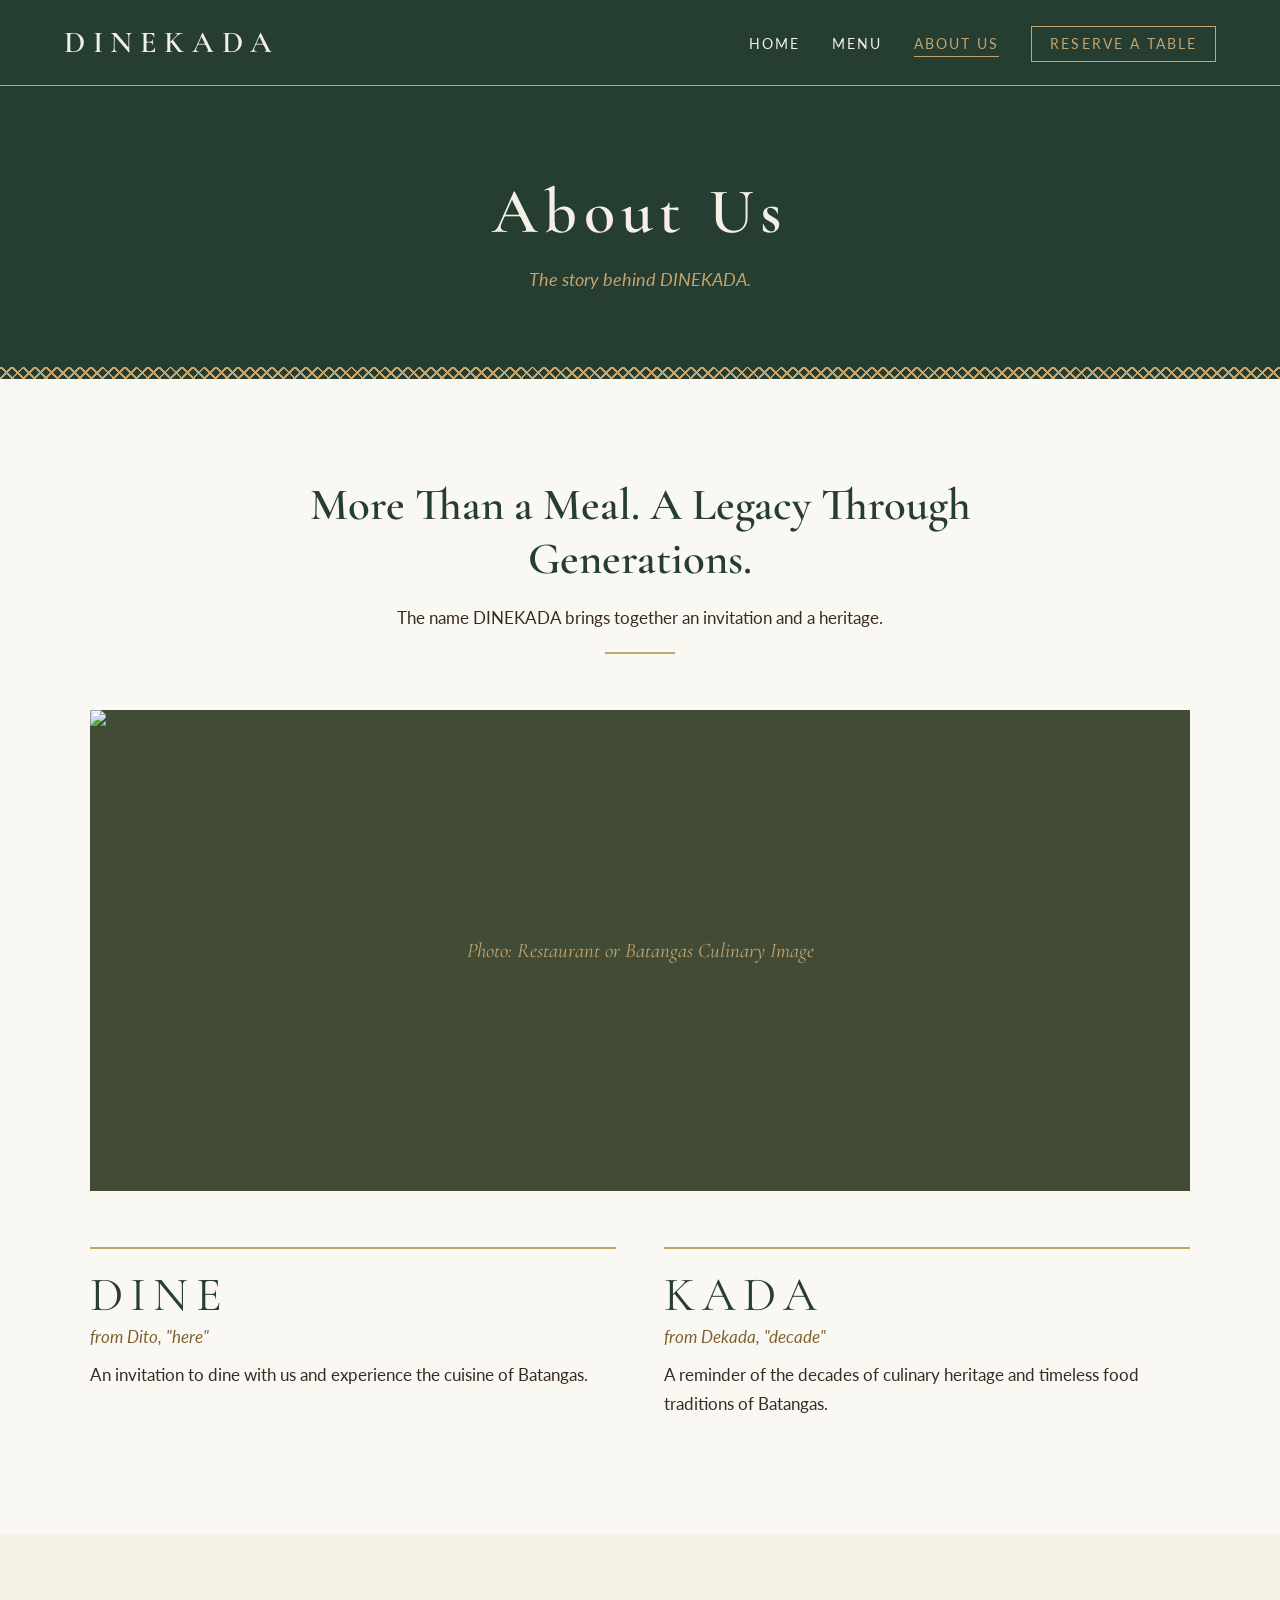
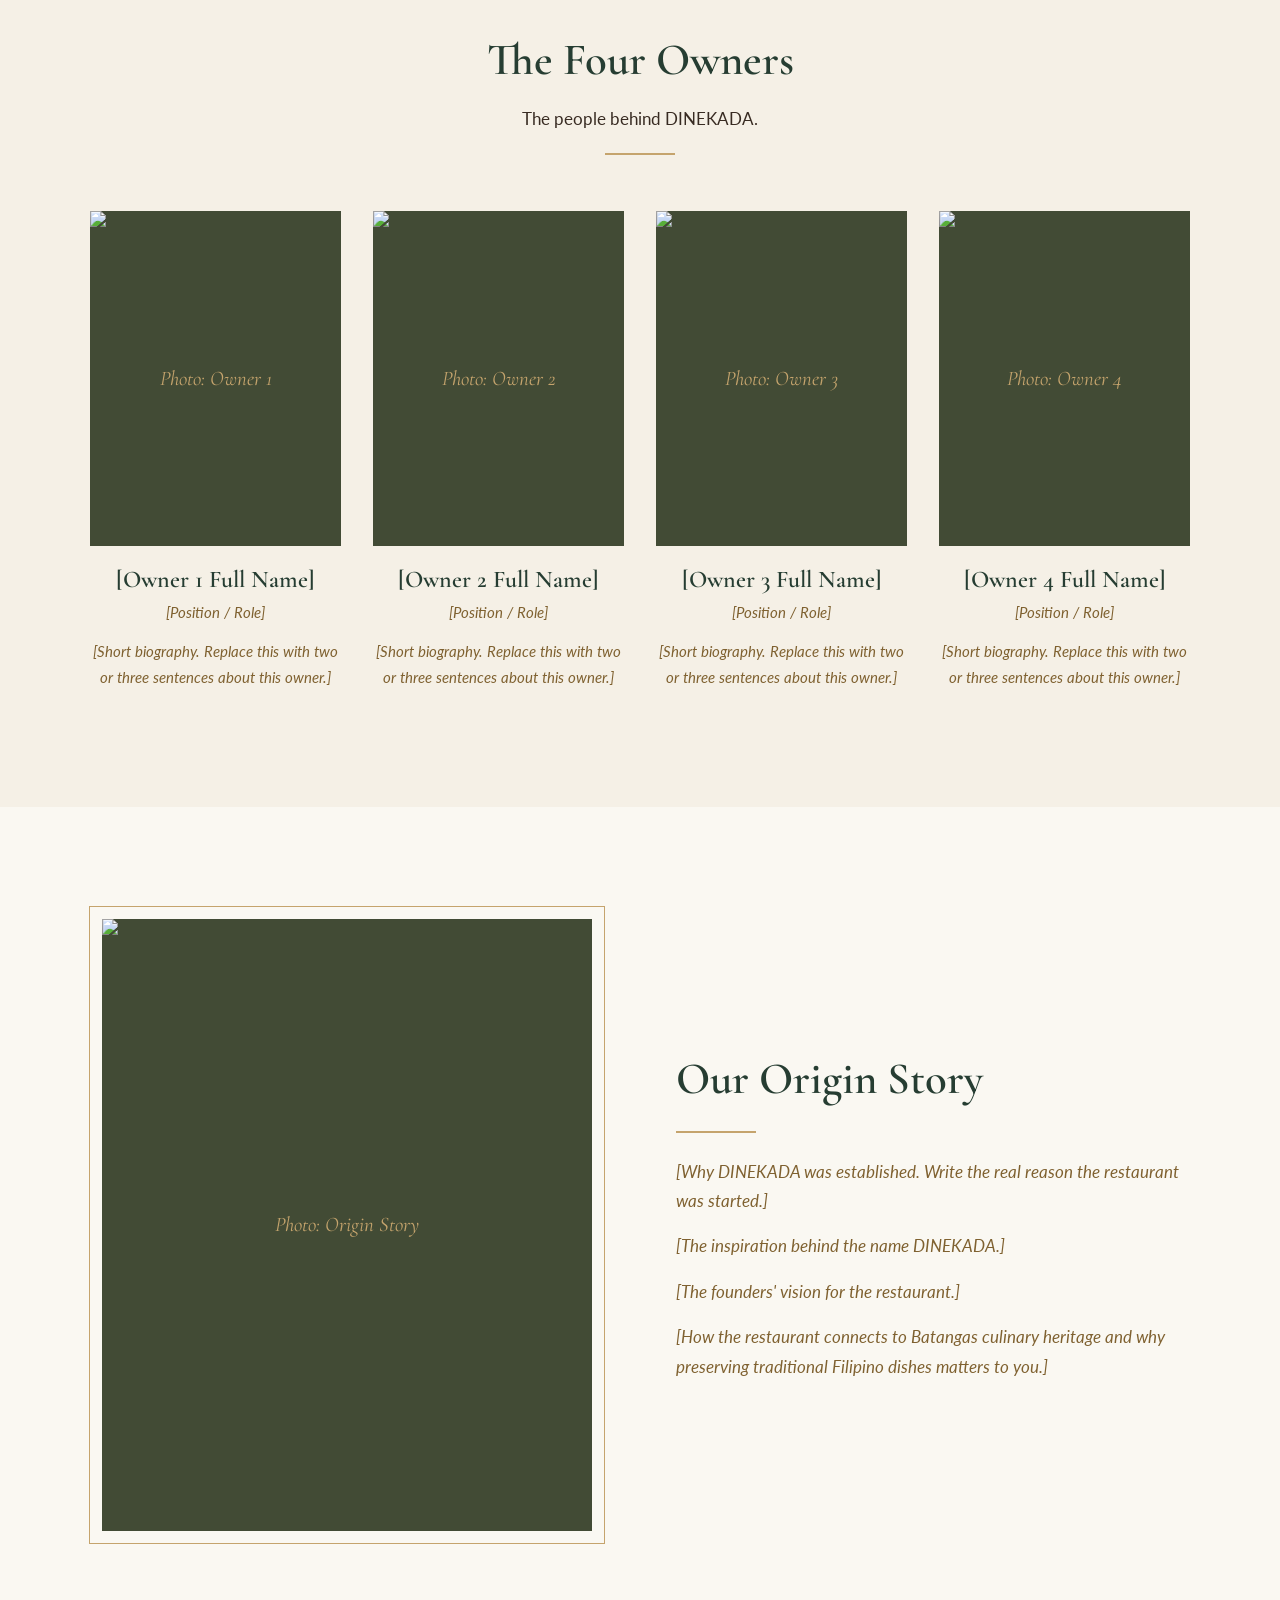
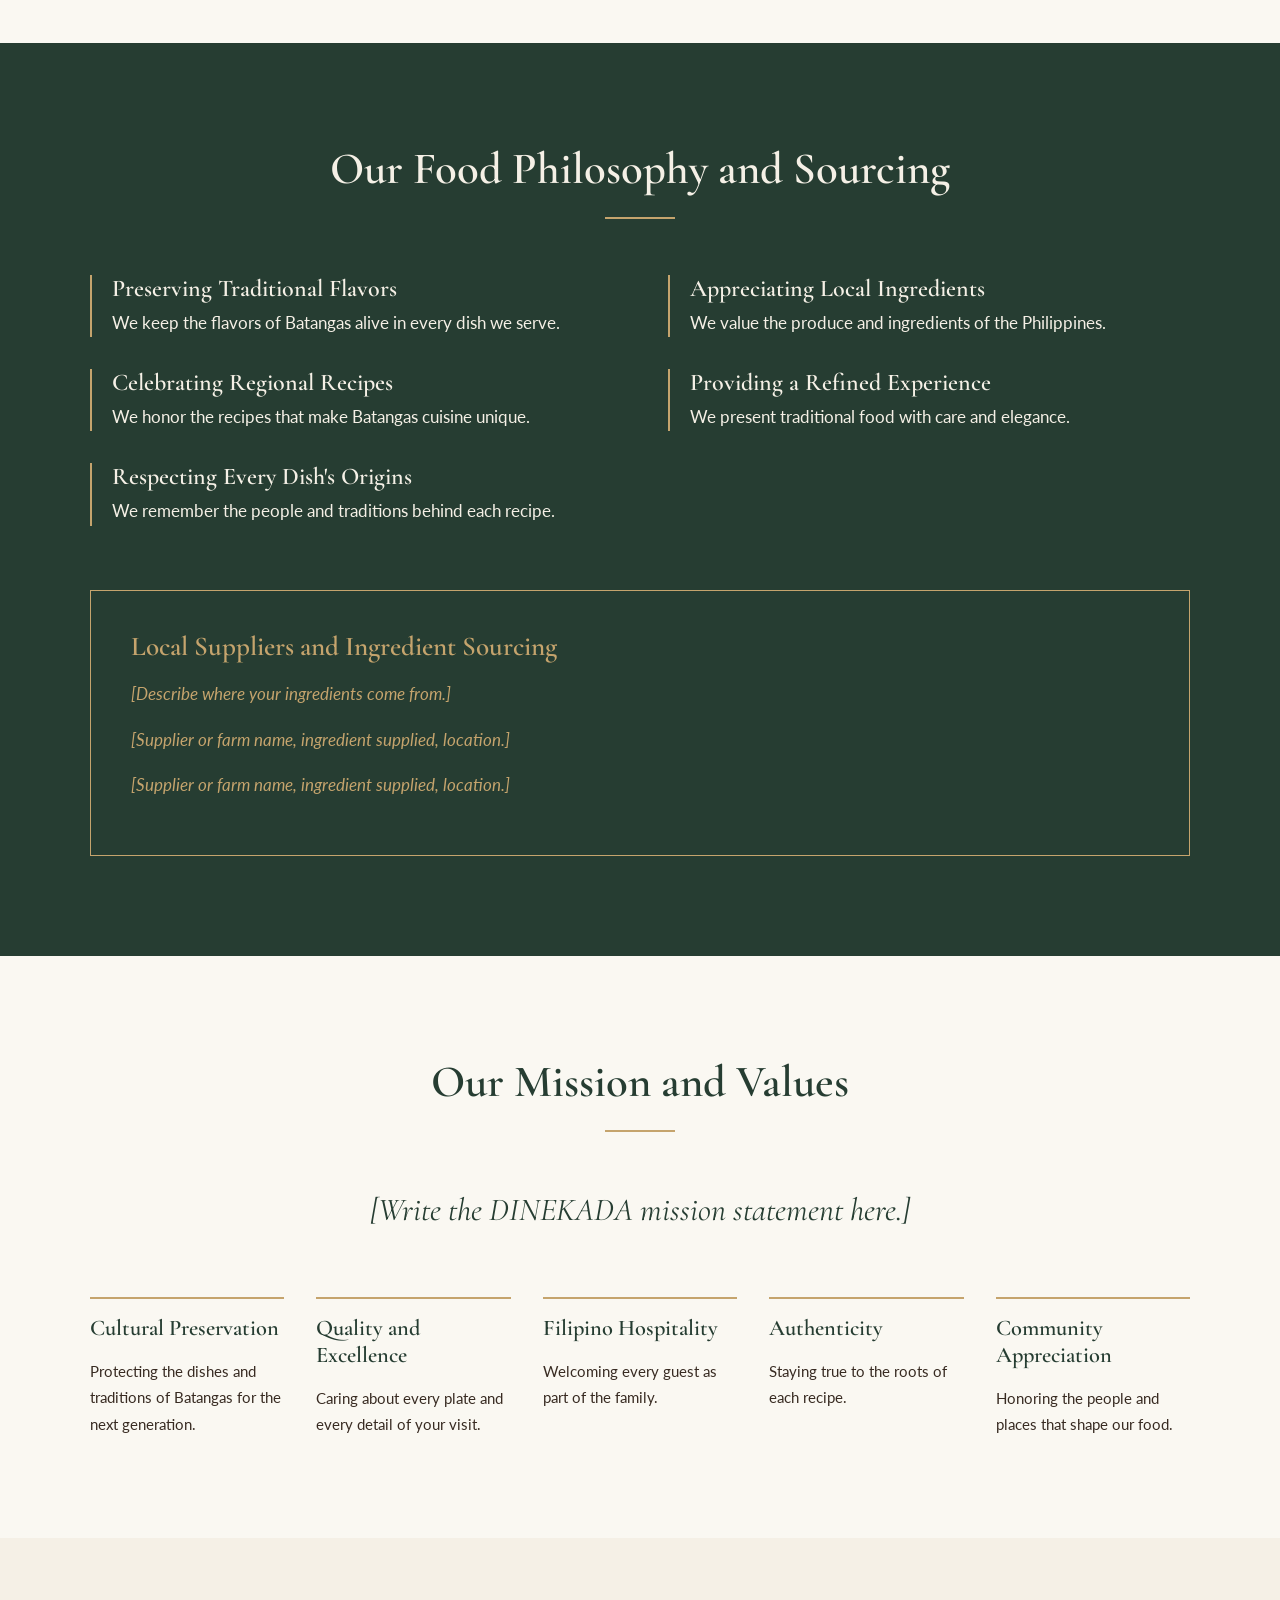
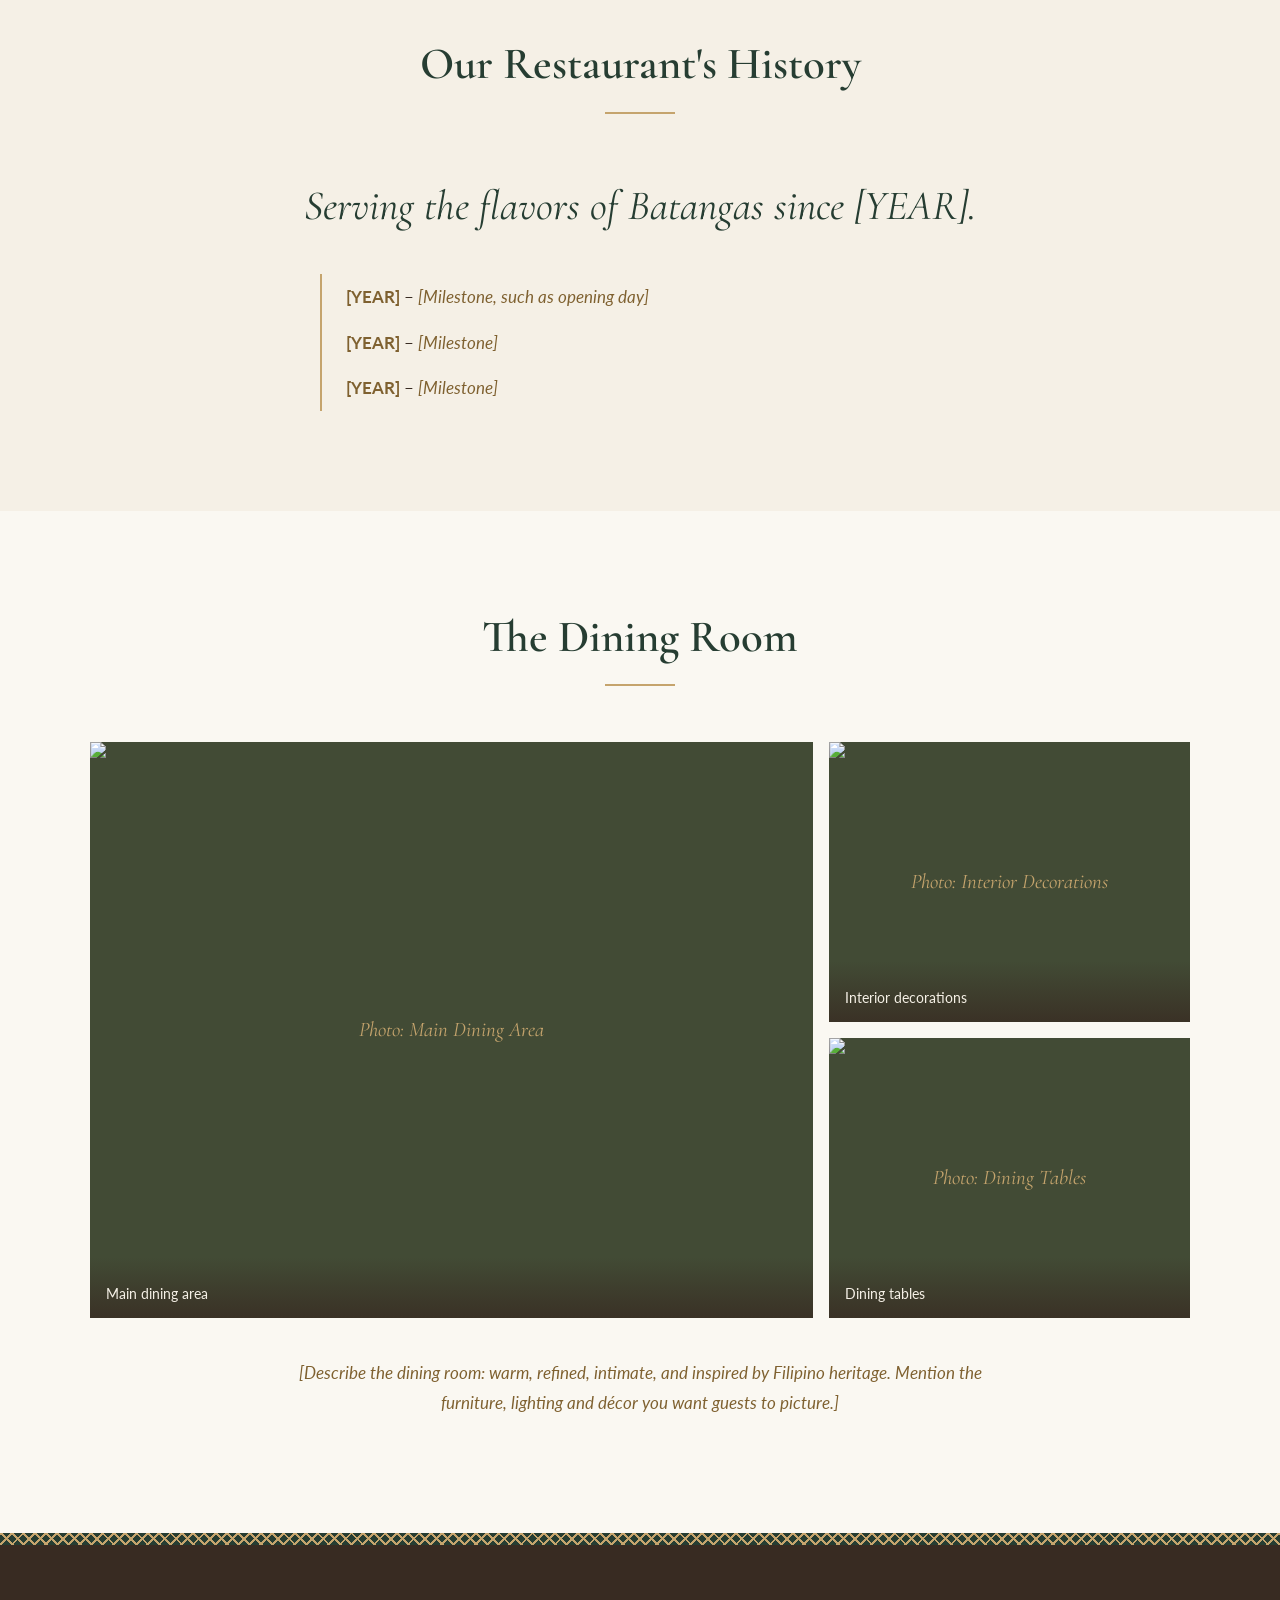
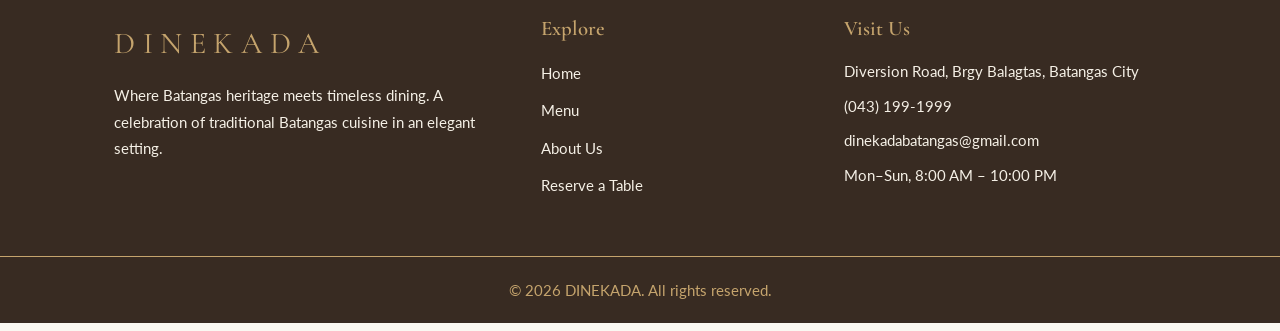
==== commit 87c3c14a: "commit" ====
--- a/about.html
+++ b/about.html
@@ -241,14 +241,14 @@
         </ul>
       </div>
 
-      <div>
+       <div>
         <h4>Visit Us</h4>
         <!-- EDIT: replace the text inside the [brackets] with your real details -->
-        <p>[Restaurant Address, City, Batangas]</p>
-        <p>[Contact Number]</p>
-        <p>[Email Address]</p>
-        <p>[Operating Hours, e.g. Mon–Sun, 10:00 AM – 9:00 PM]</p>
-      </div>
+        <p> Diversion Road, Brgy Balagtas, Batangas City</p>
+        <p> (043) 199-1999 </p>
+        <p>dinekadabatangas@gmail.com</p>
+        <p> Mon–Sun, 8:00 AM – 10:00 PM</p>
+      </div> 
 
     </div>
     <p class="copyright">&copy; 2026 DINEKADA. All rights reserved.</p>
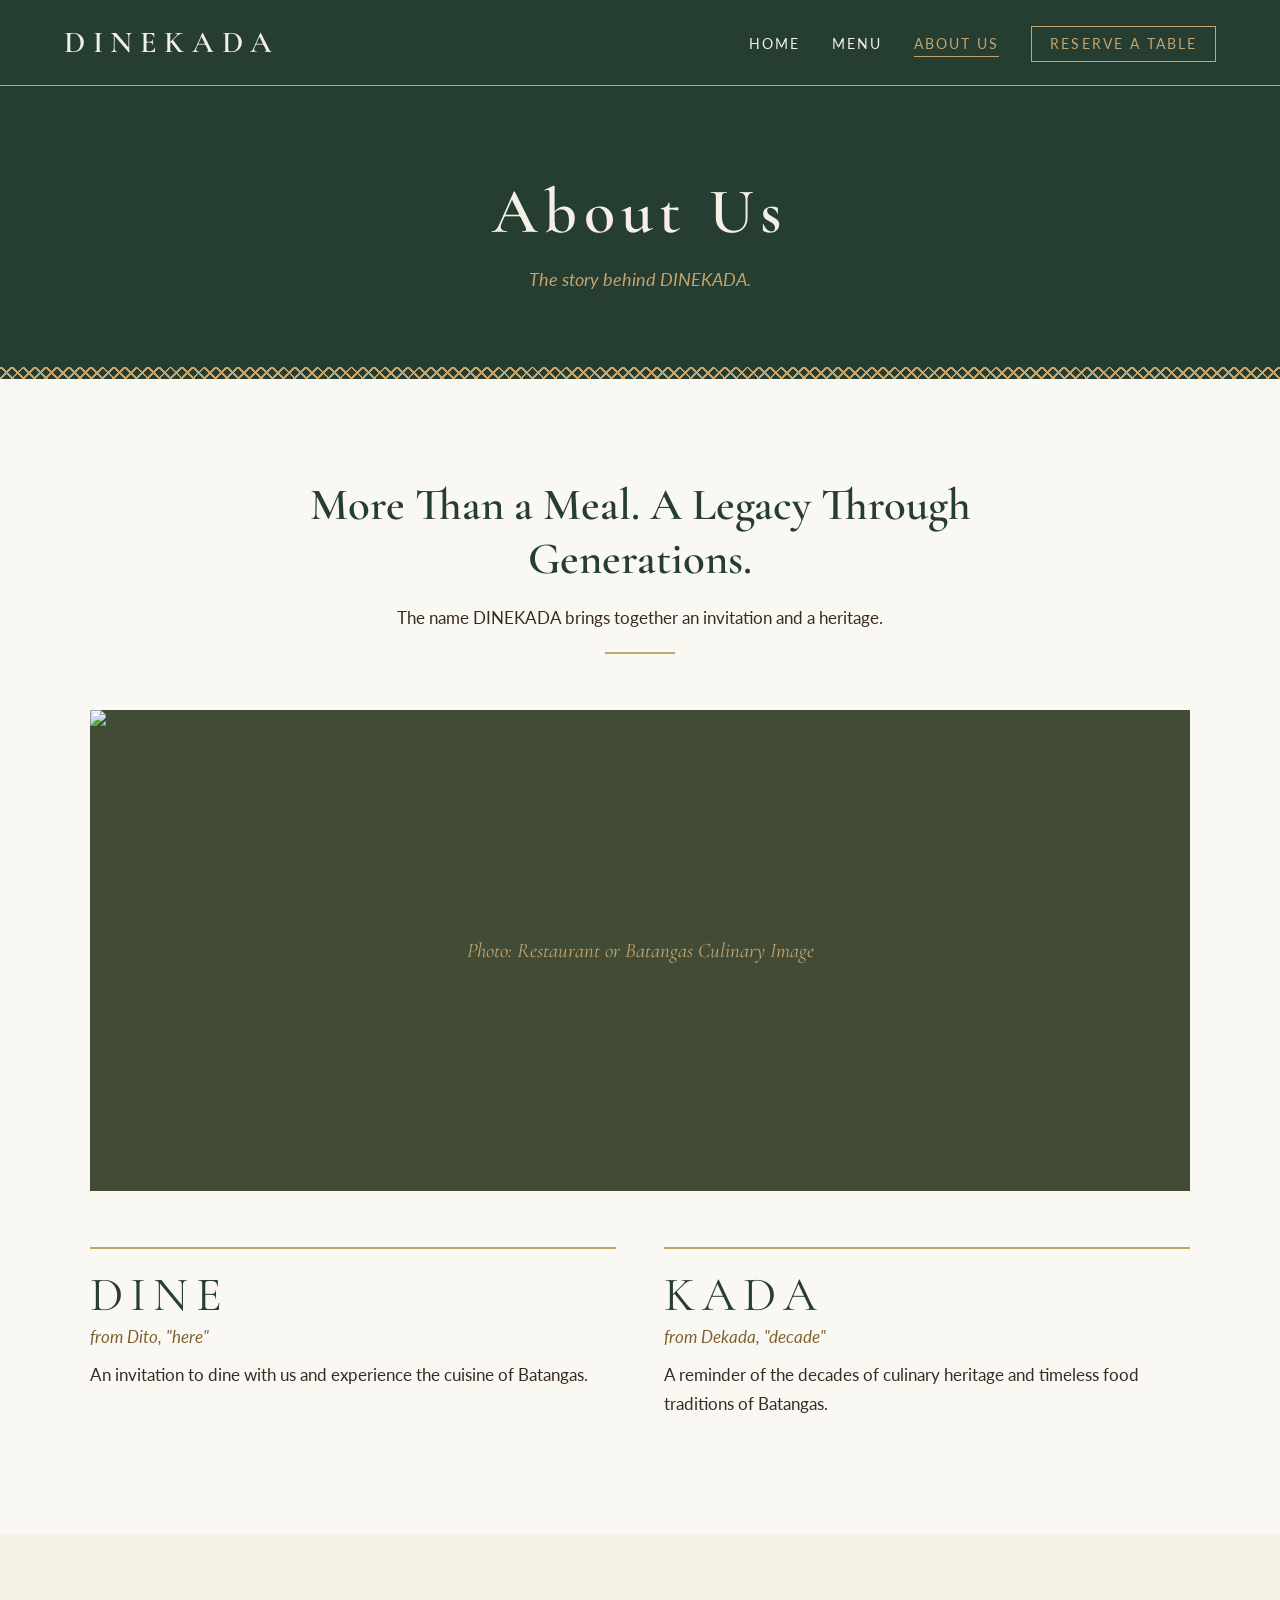
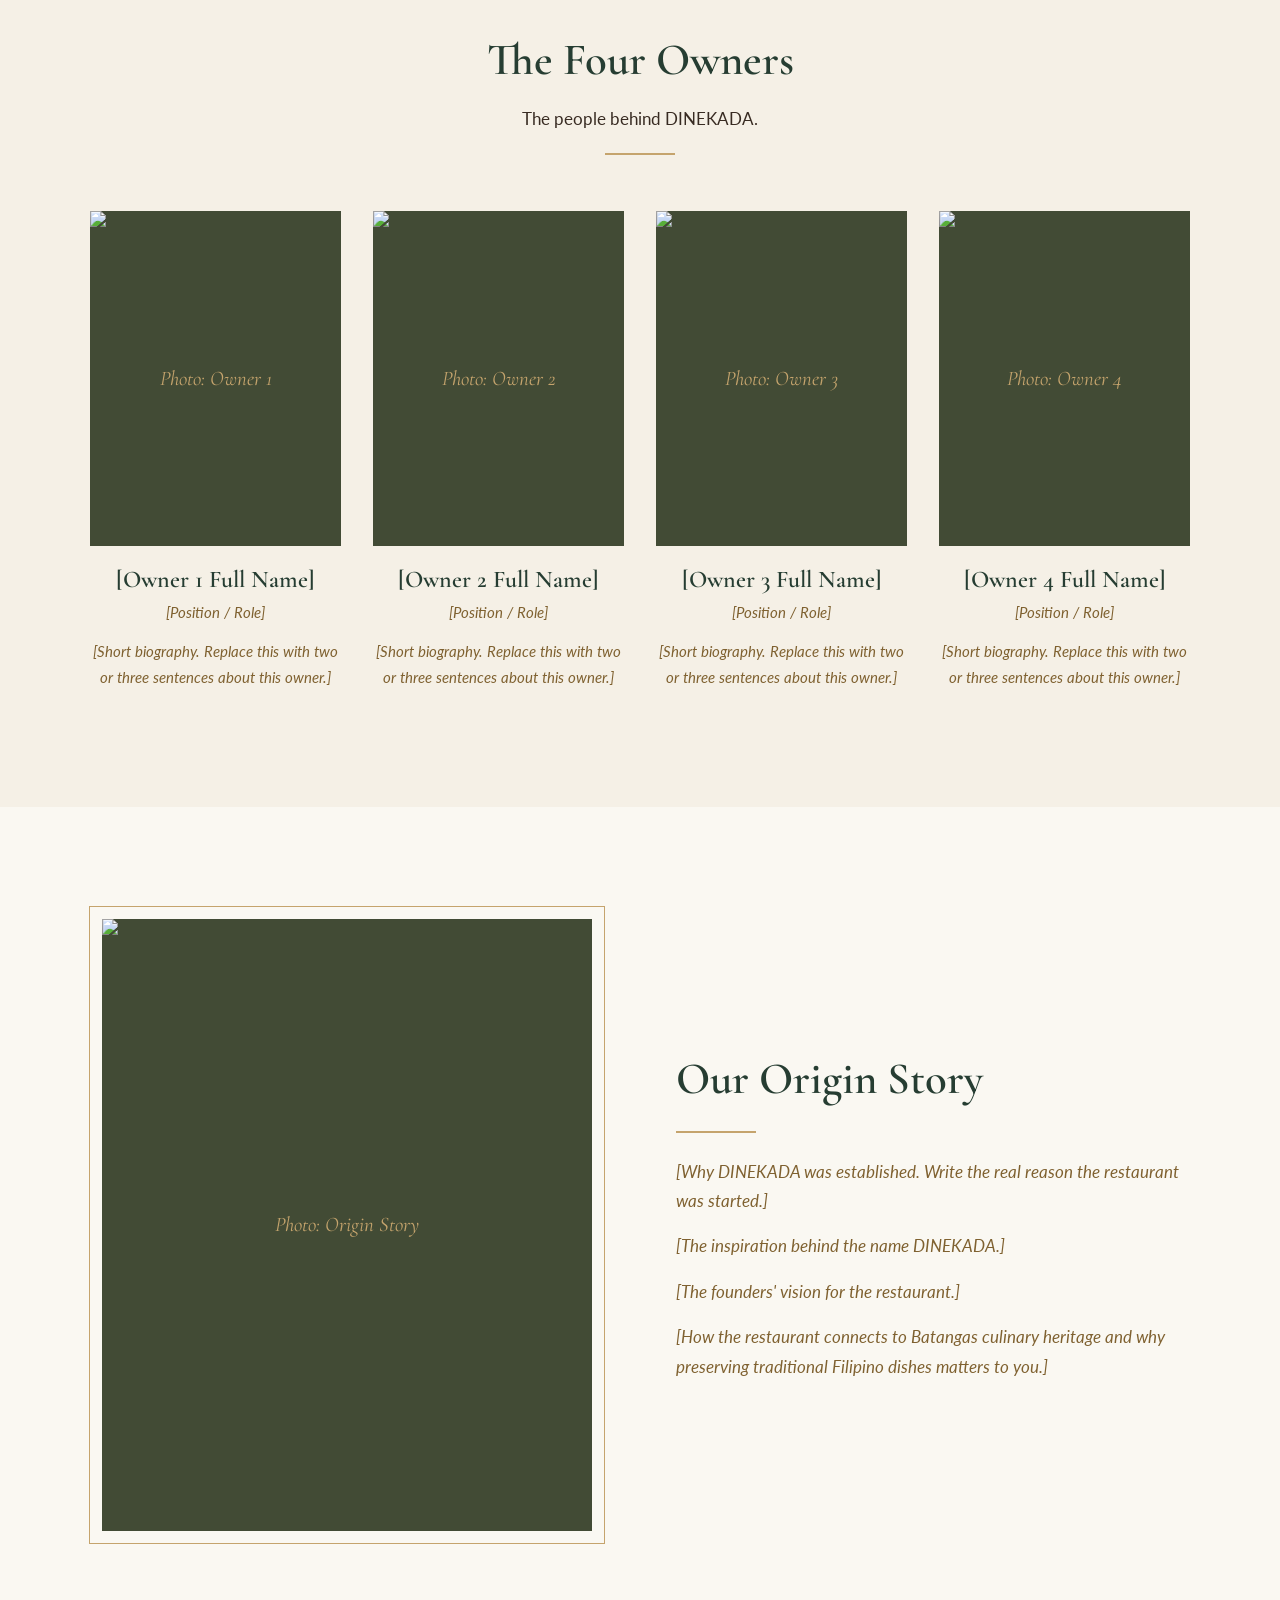
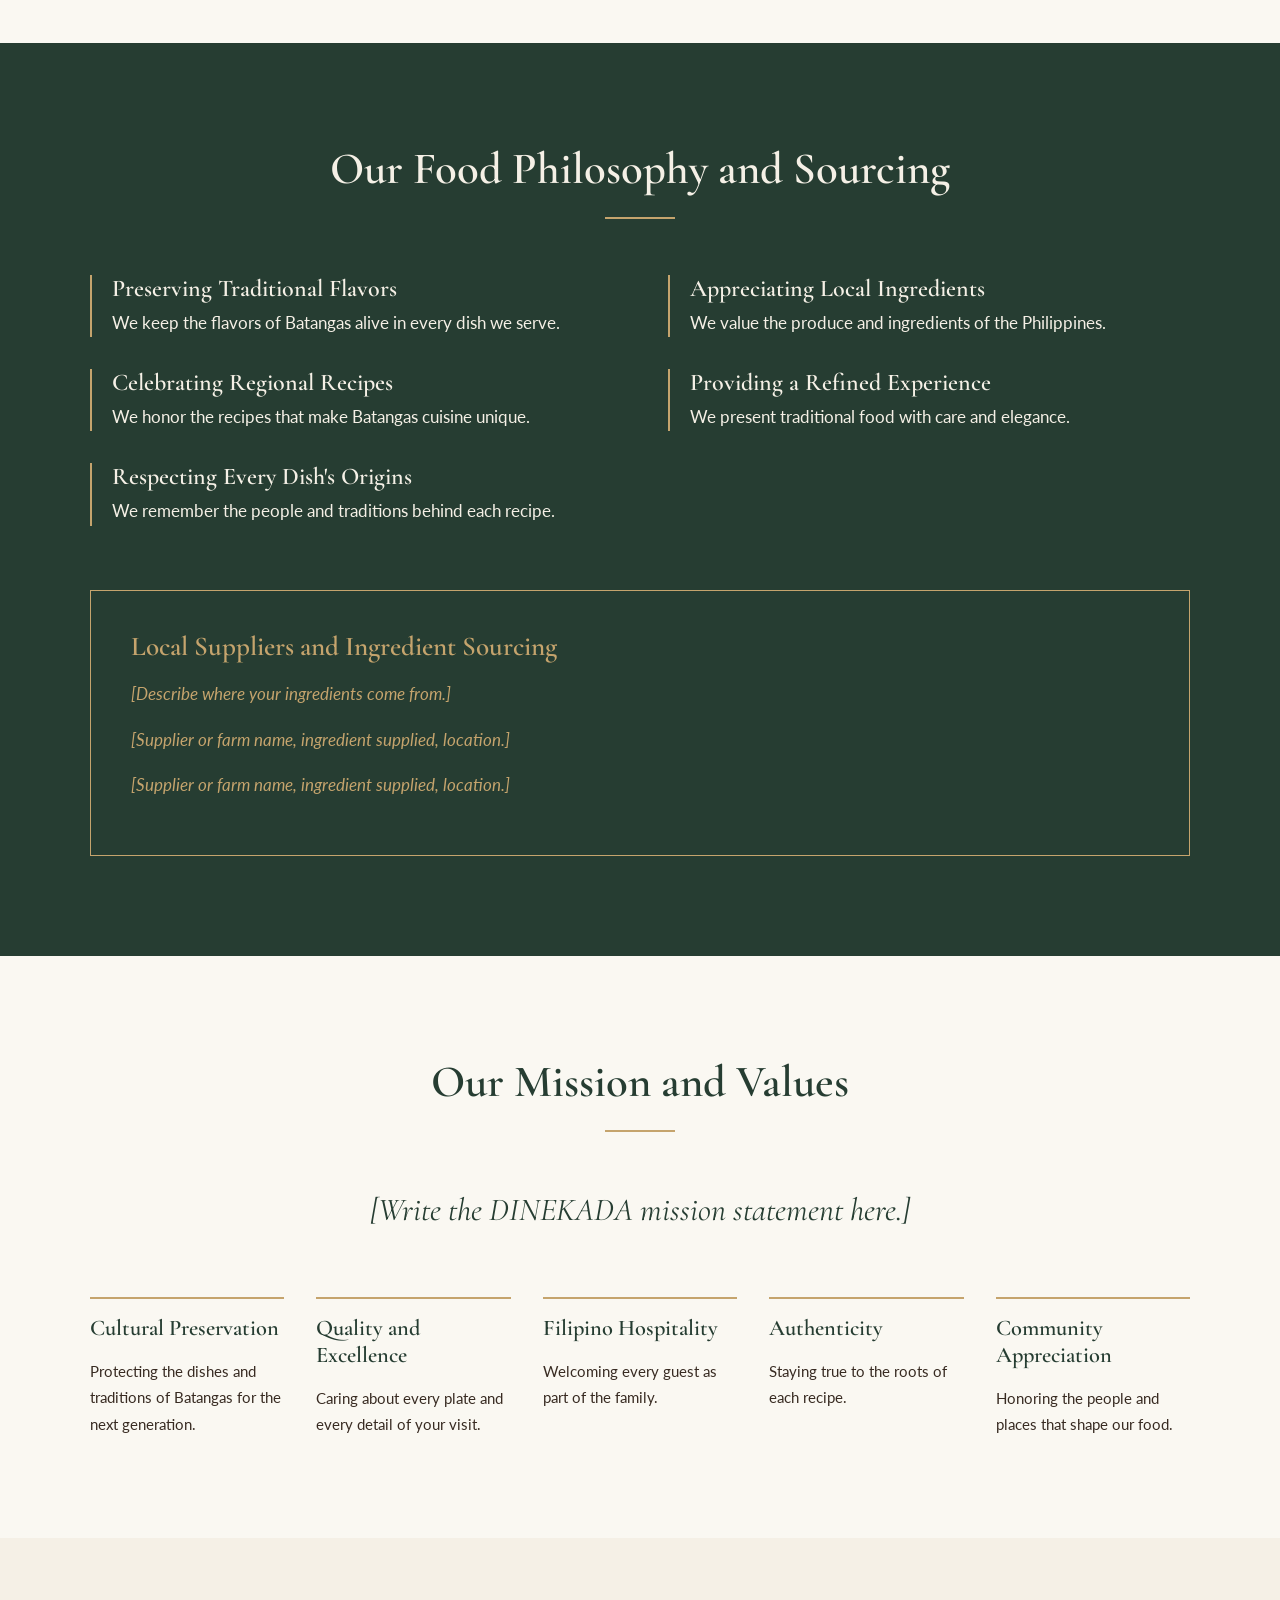
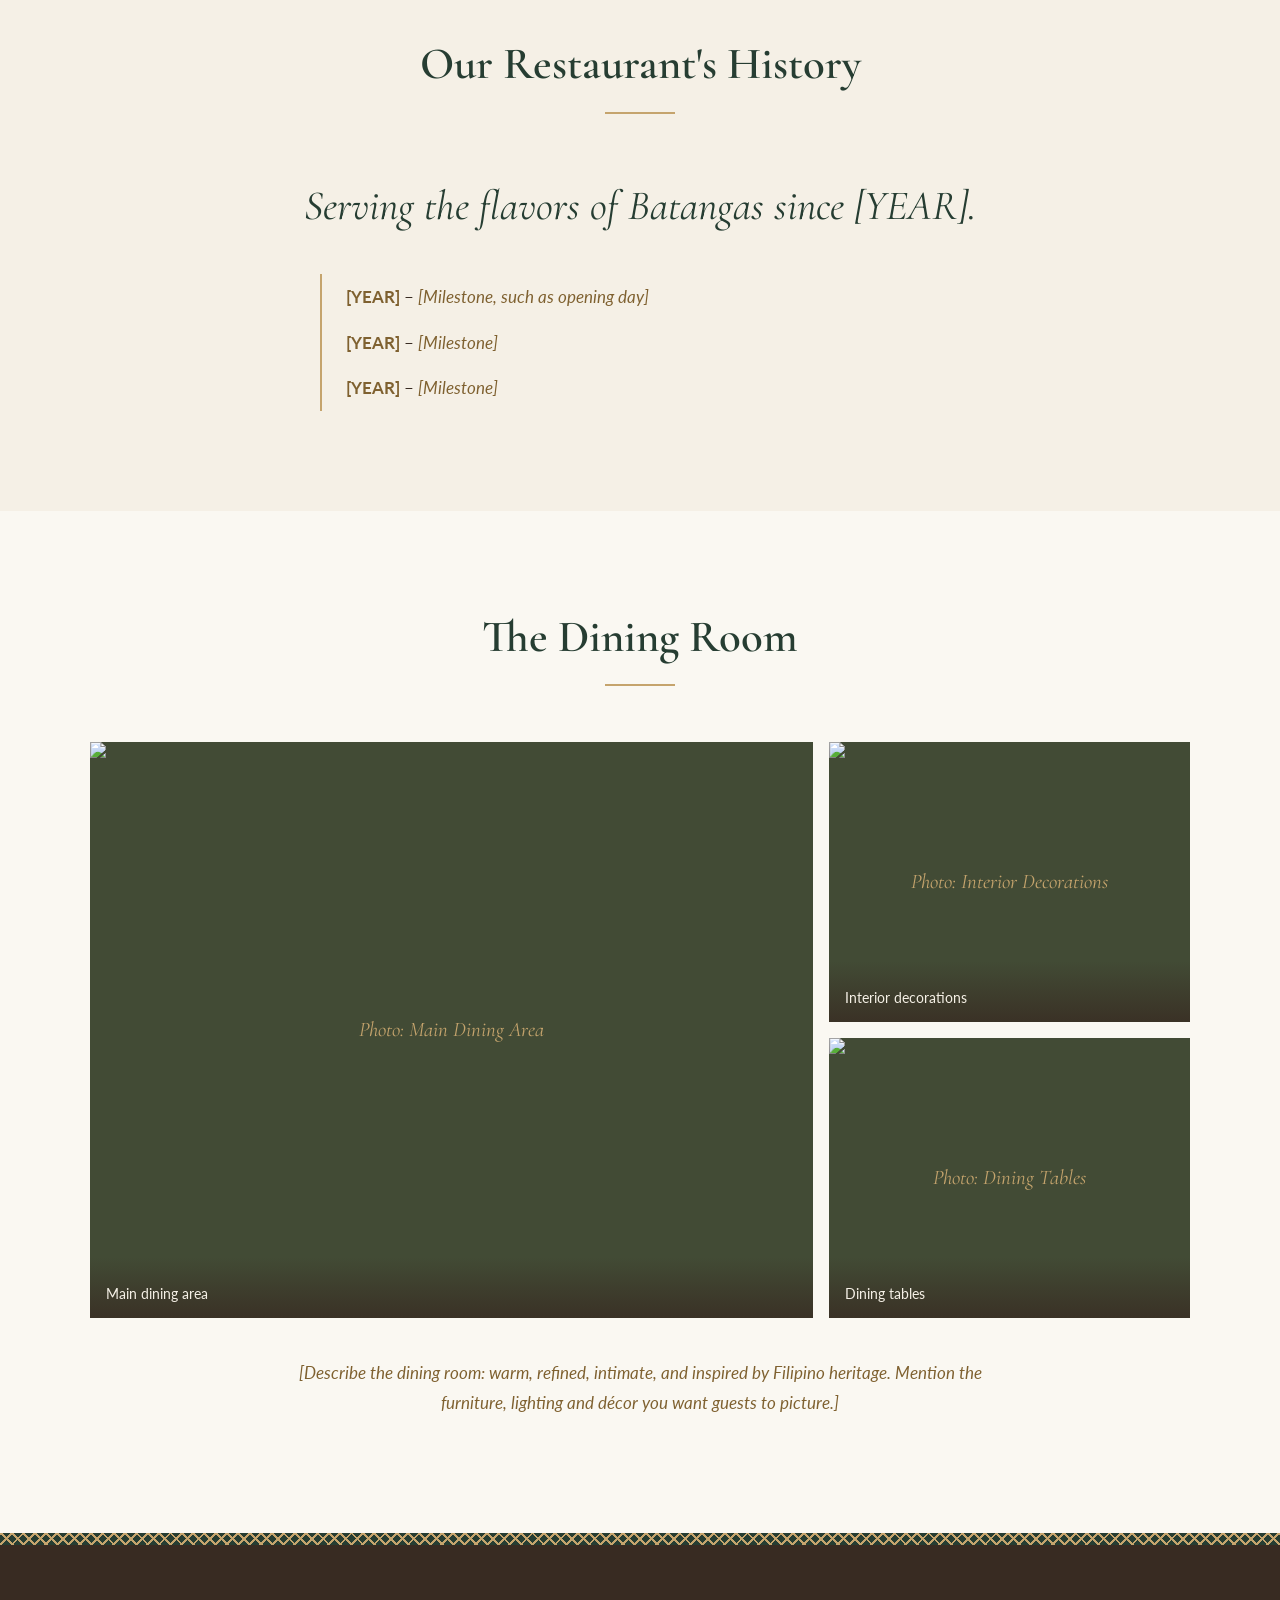
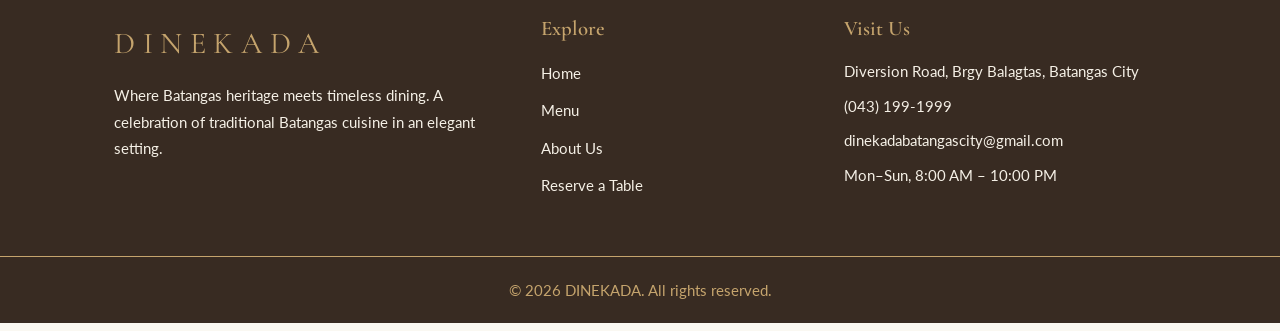
==== commit 94283e31: "commit" ====
--- a/about.html
+++ b/about.html
@@ -246,7 +246,7 @@
         <!-- EDIT: replace the text inside the [brackets] with your real details -->
         <p> Diversion Road, Brgy Balagtas, Batangas City</p>
         <p> (043) 199-1999 </p>
-        <p>dinekadabatangas@gmail.com</p>
+        <p> dinekadabatangascity@gmail.com</p>
         <p> Mon–Sun, 8:00 AM – 10:00 PM</p>
       </div> 
 
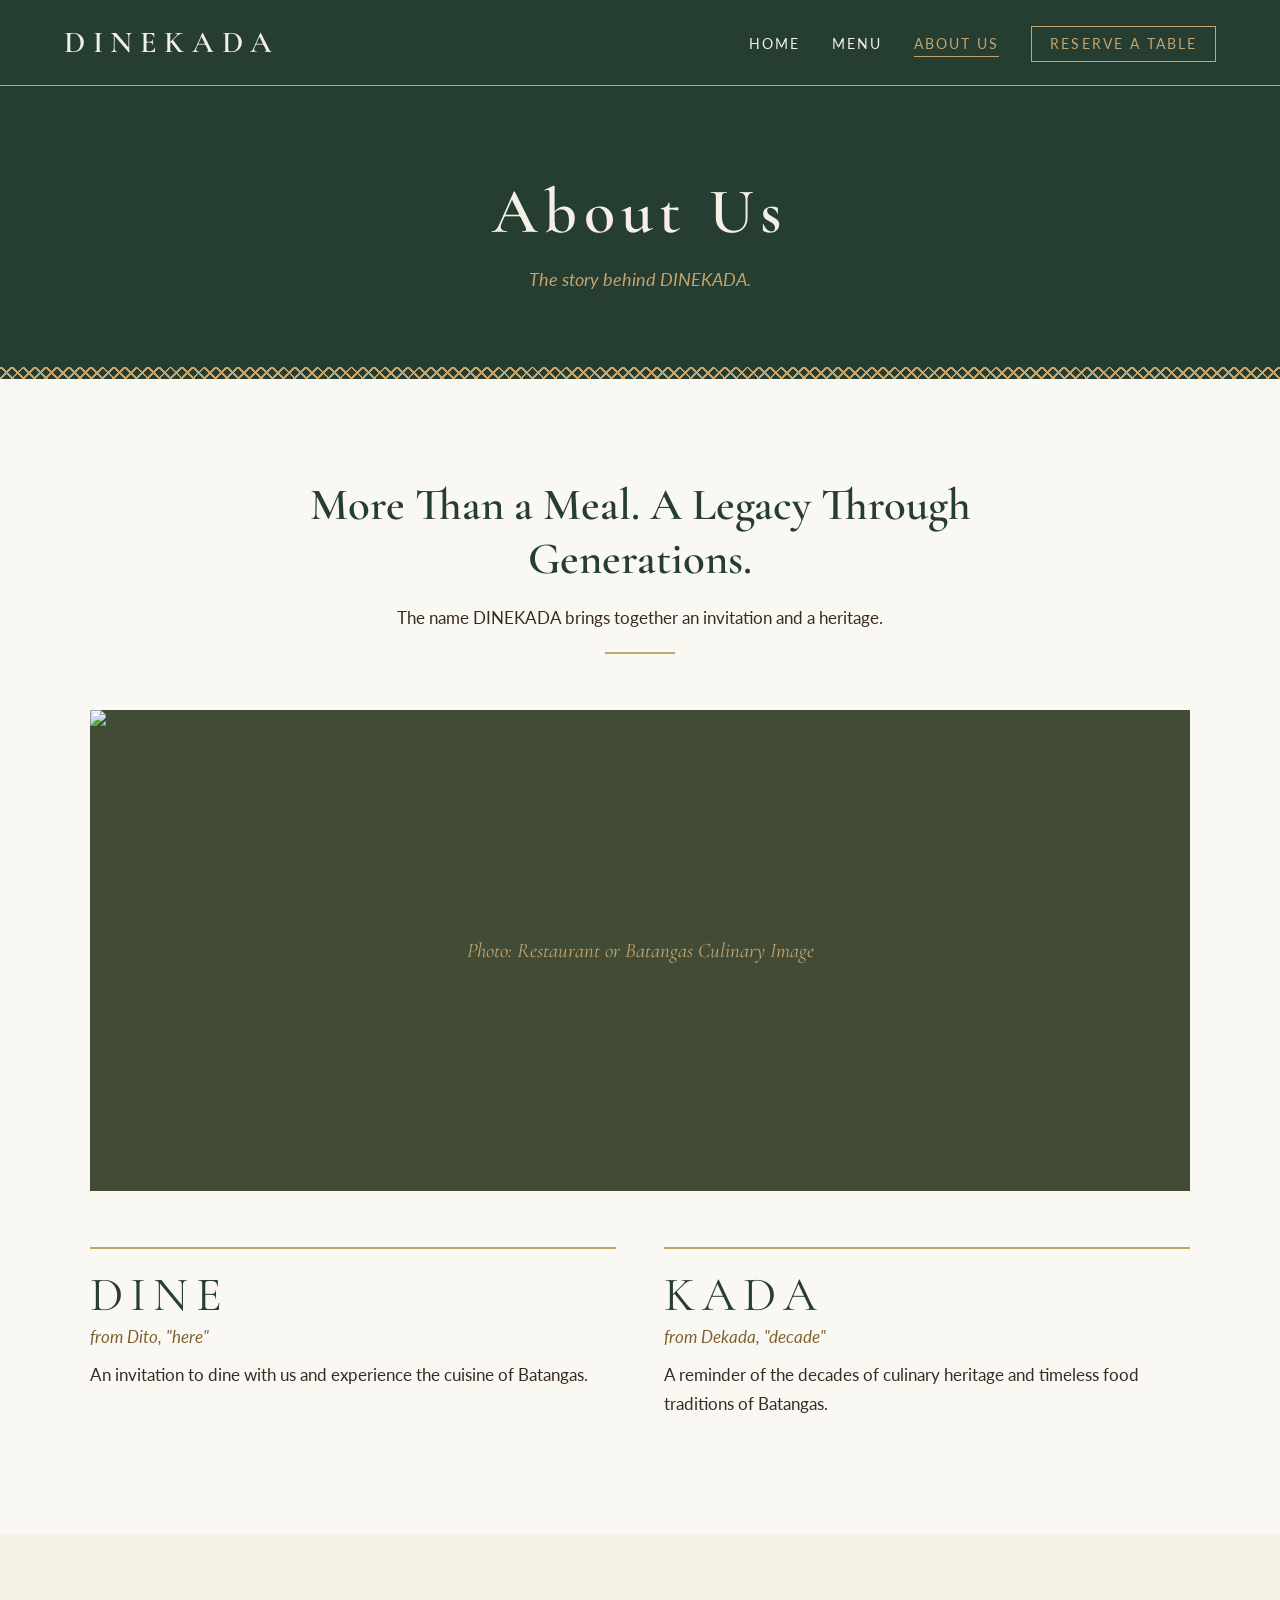
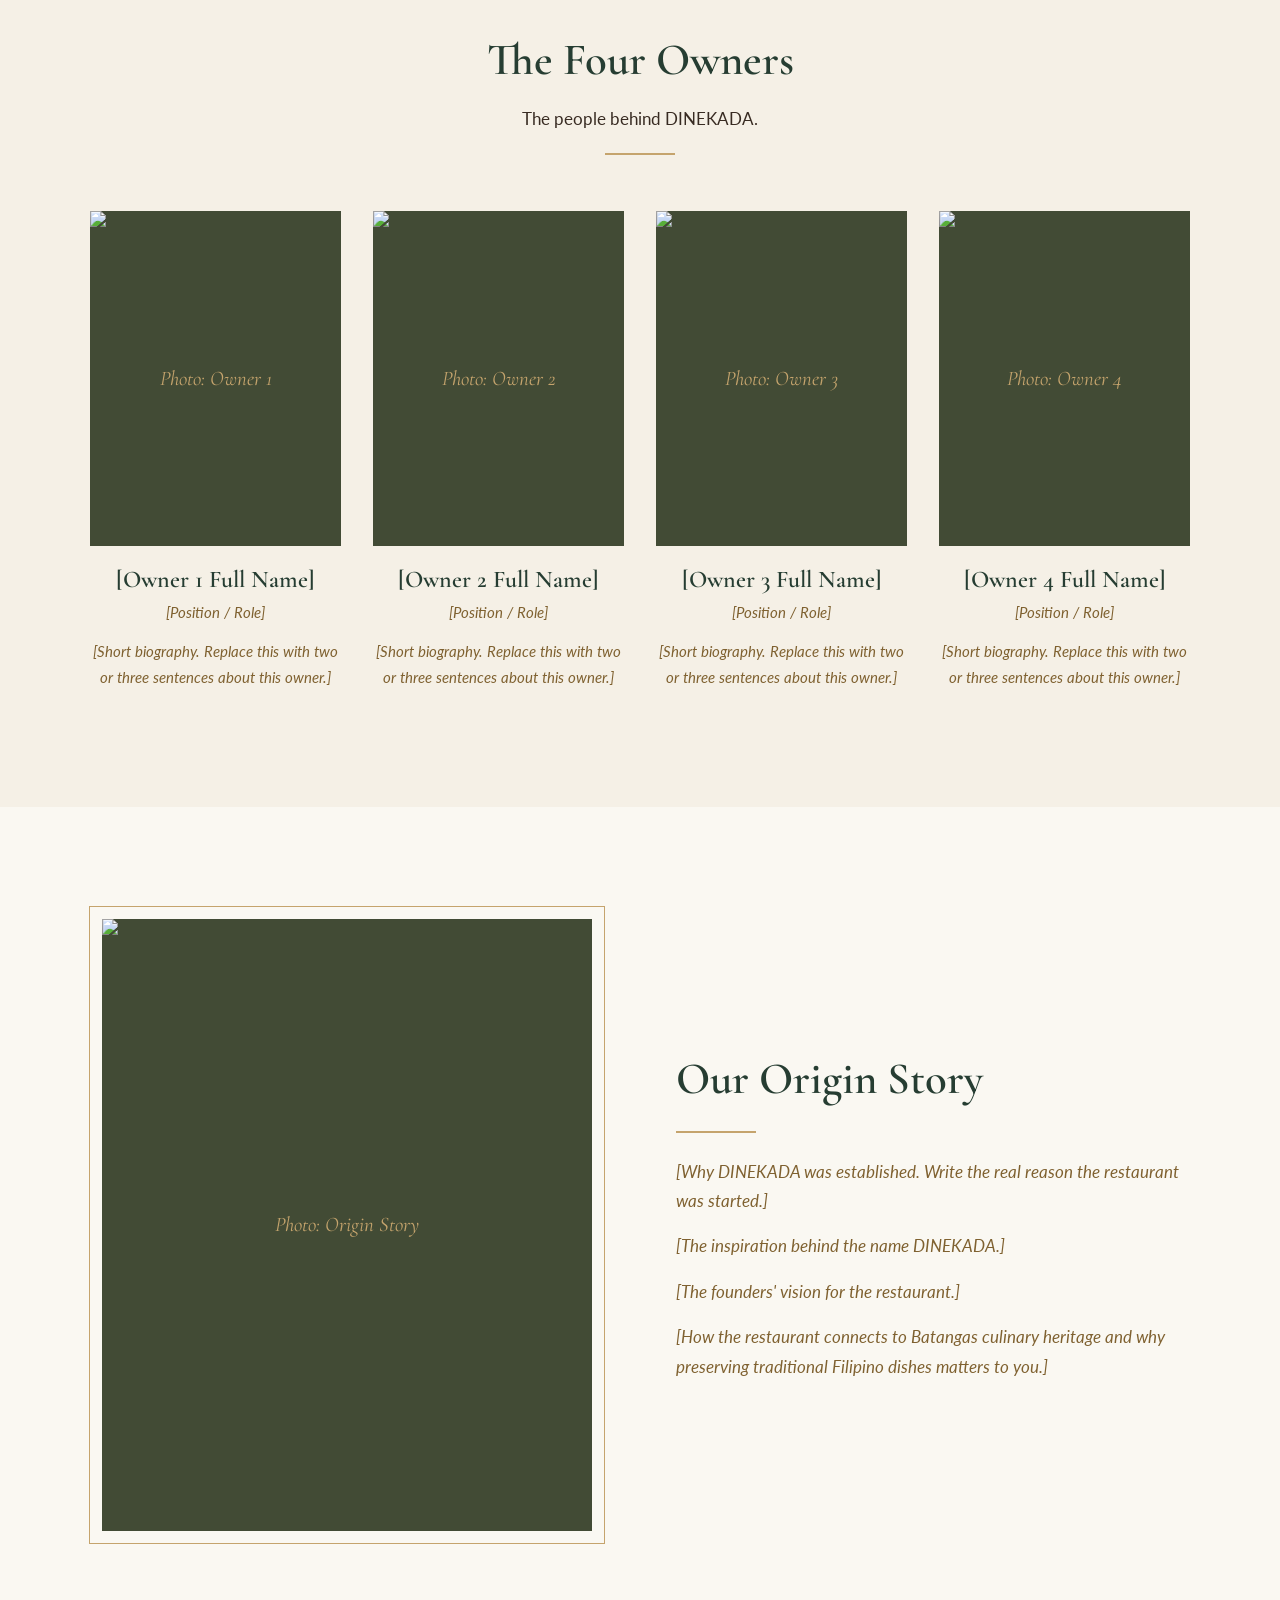
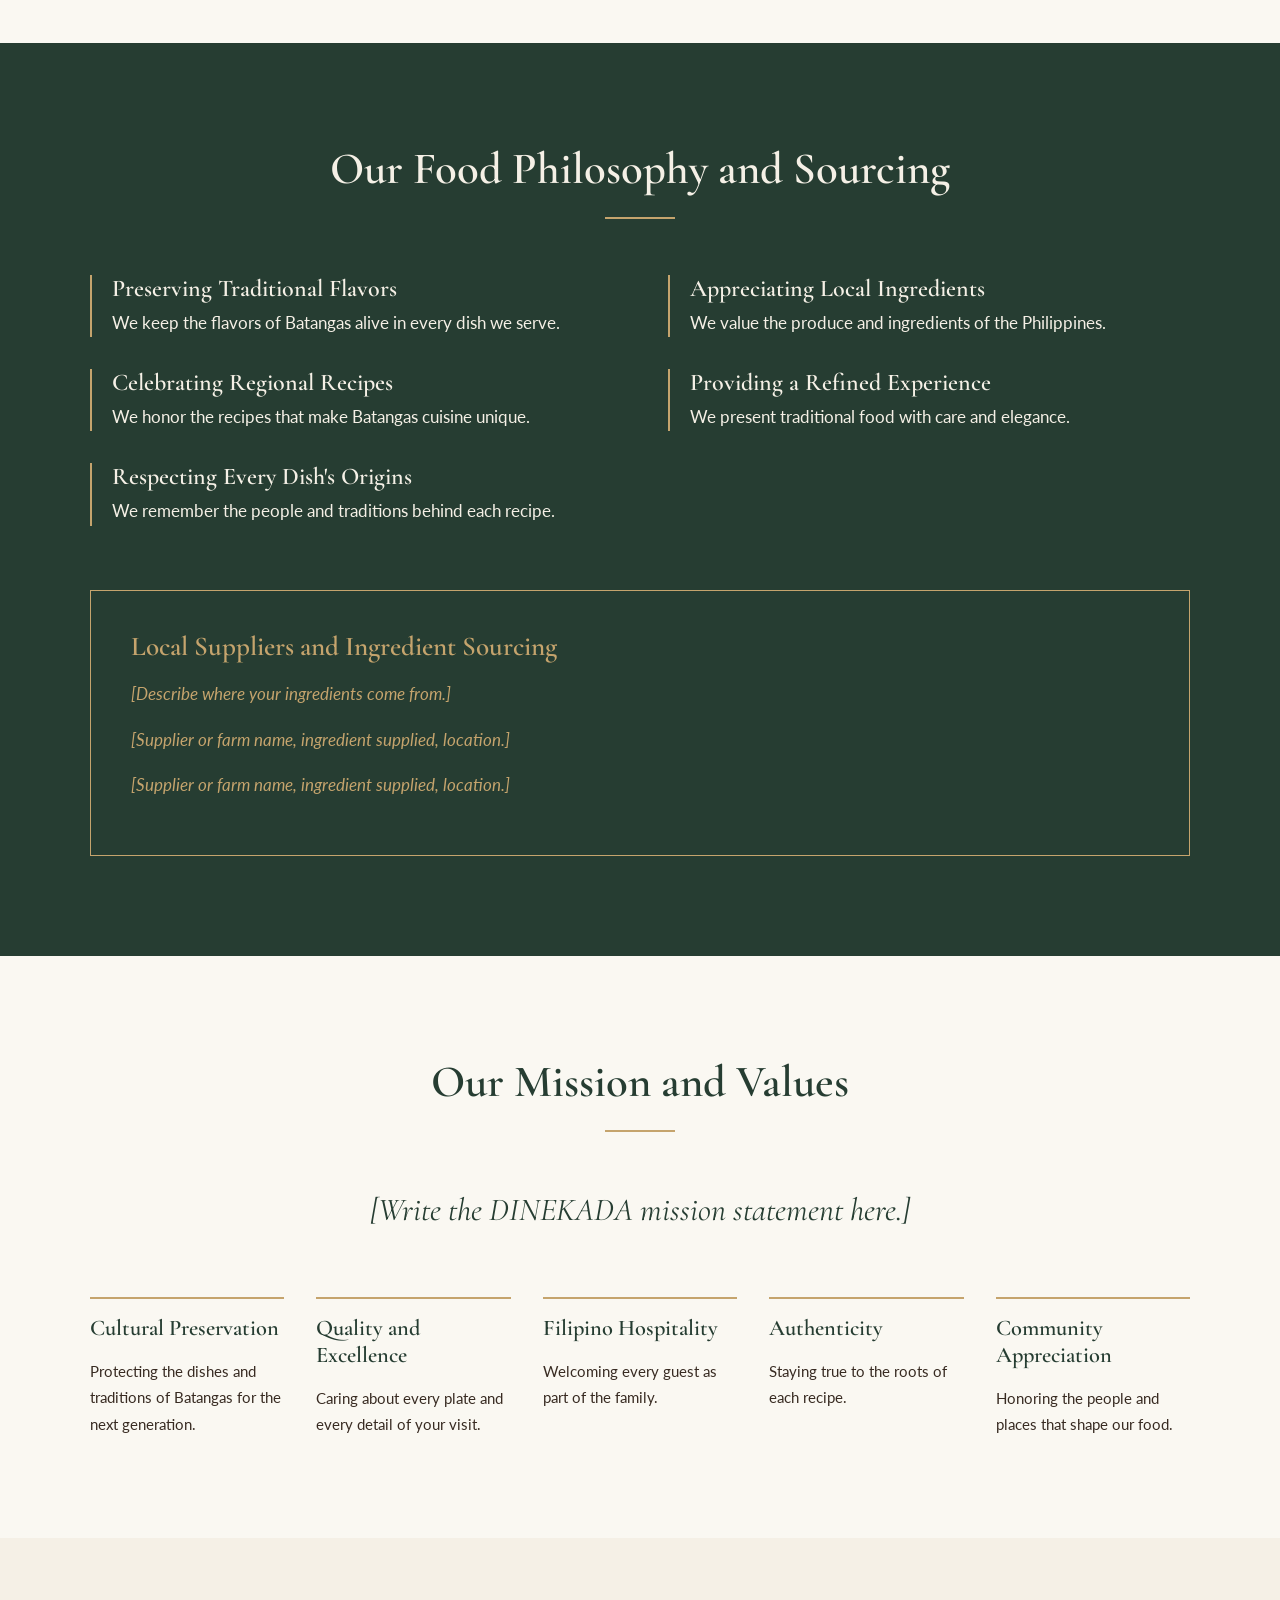
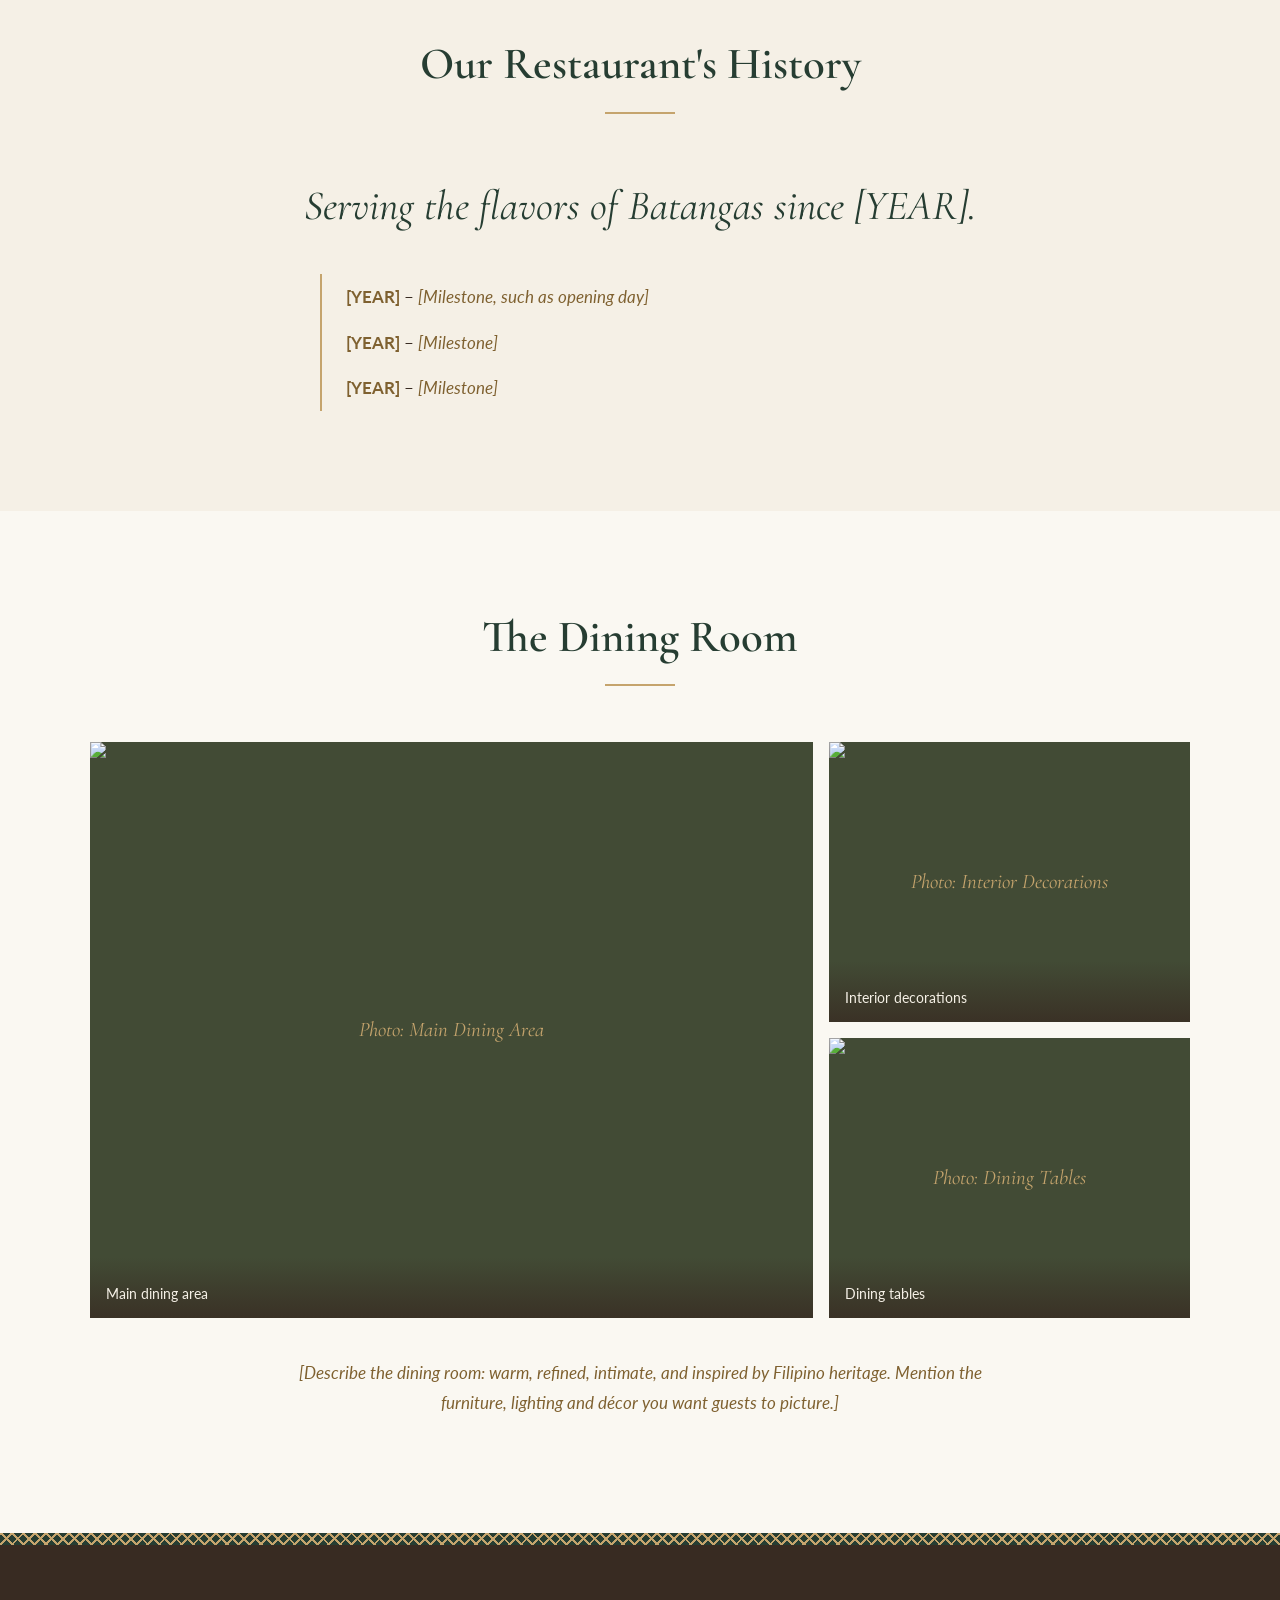
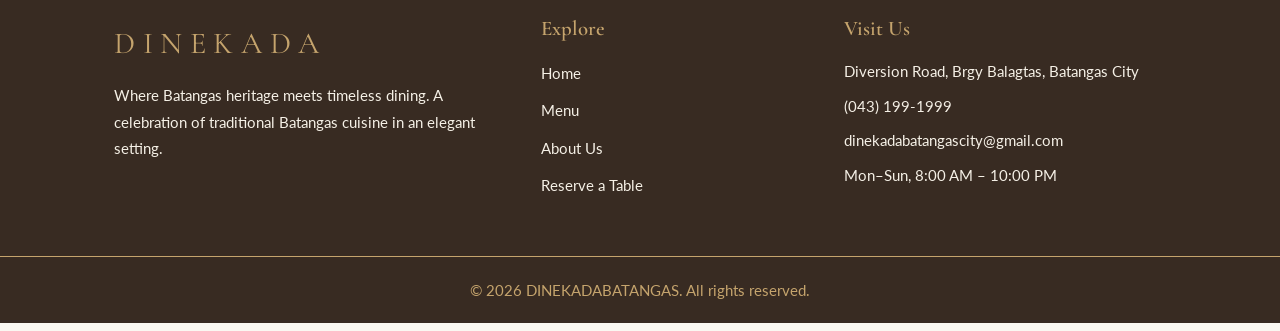
==== commit 770df6e4: "commit" ====
--- a/about.html
+++ b/about.html
@@ -251,7 +251,7 @@
       </div> 
 
     </div>
-    <p class="copyright">&copy; 2026 DINEKADA. All rights reserved.</p>
+    <p class="copyright">&copy; 2026 DINEKADABATANGAS. All rights reserved.</p>
   </footer>
 
 </body>
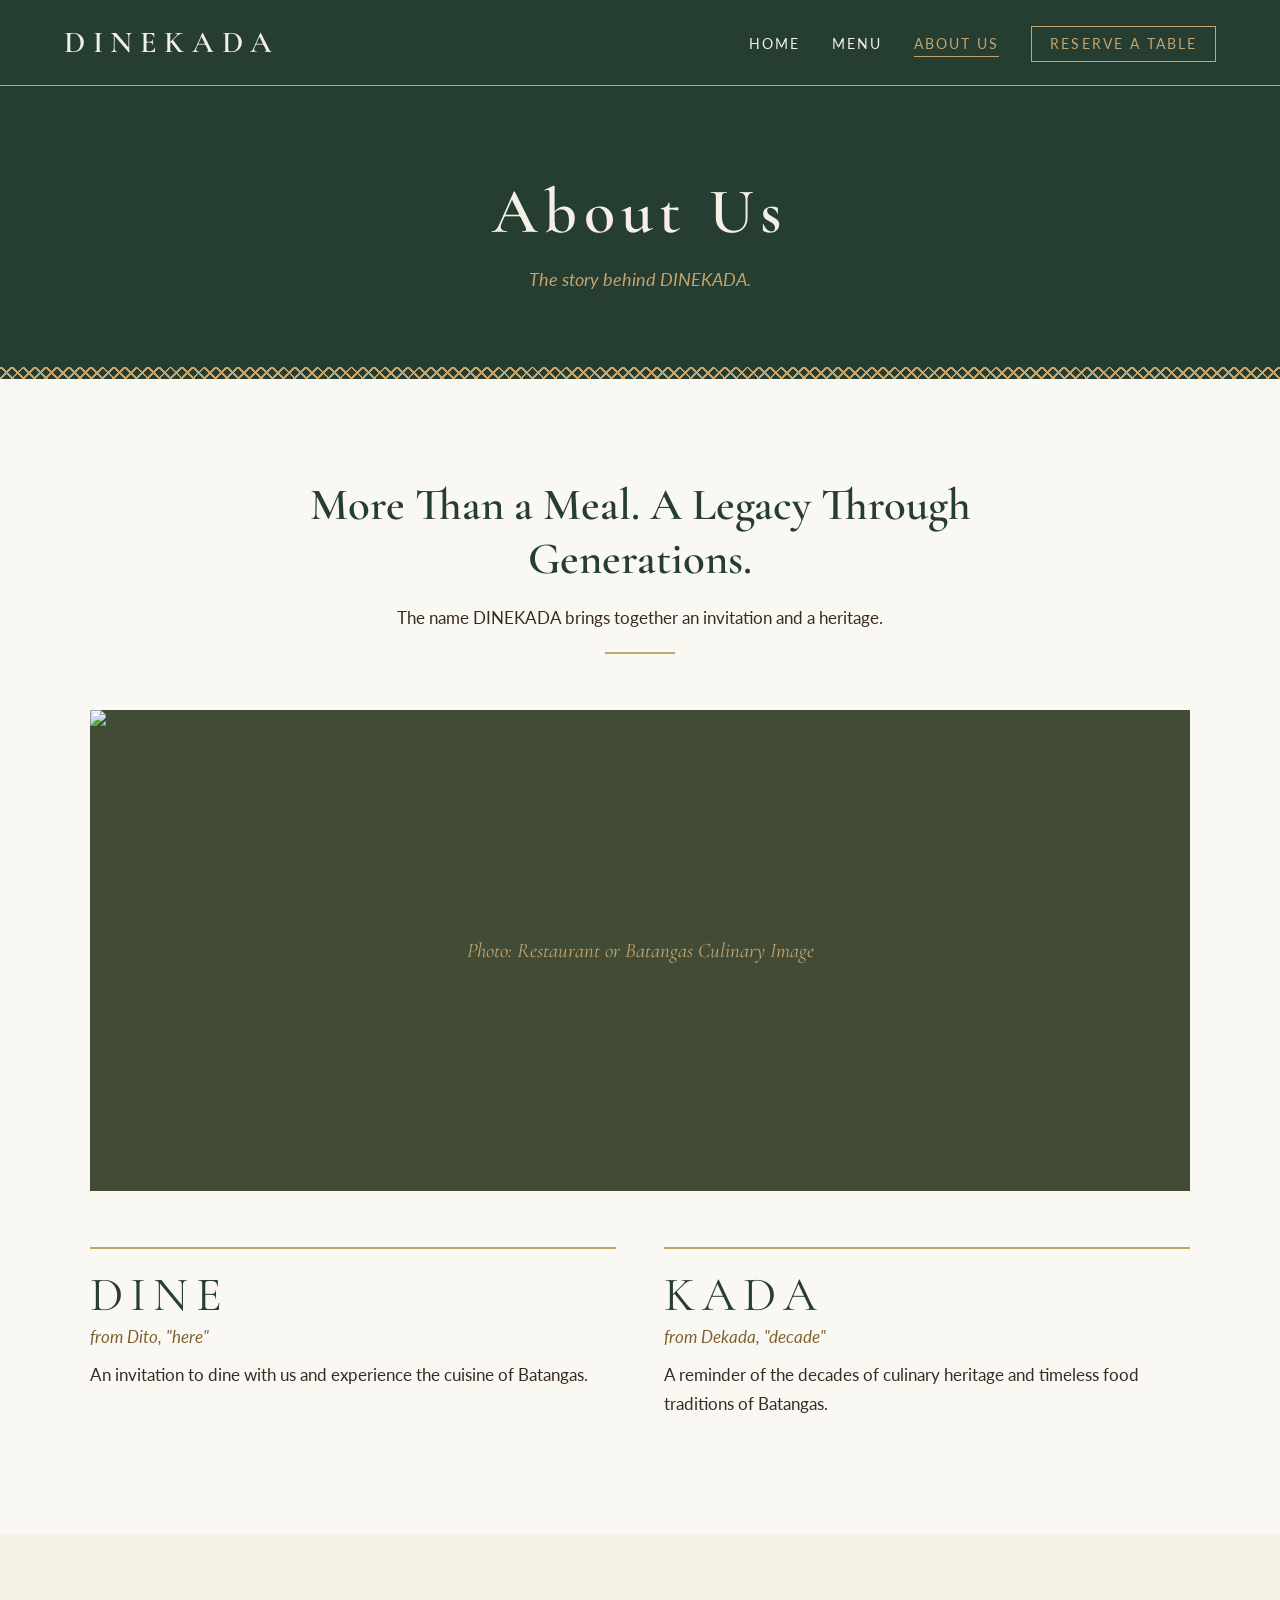
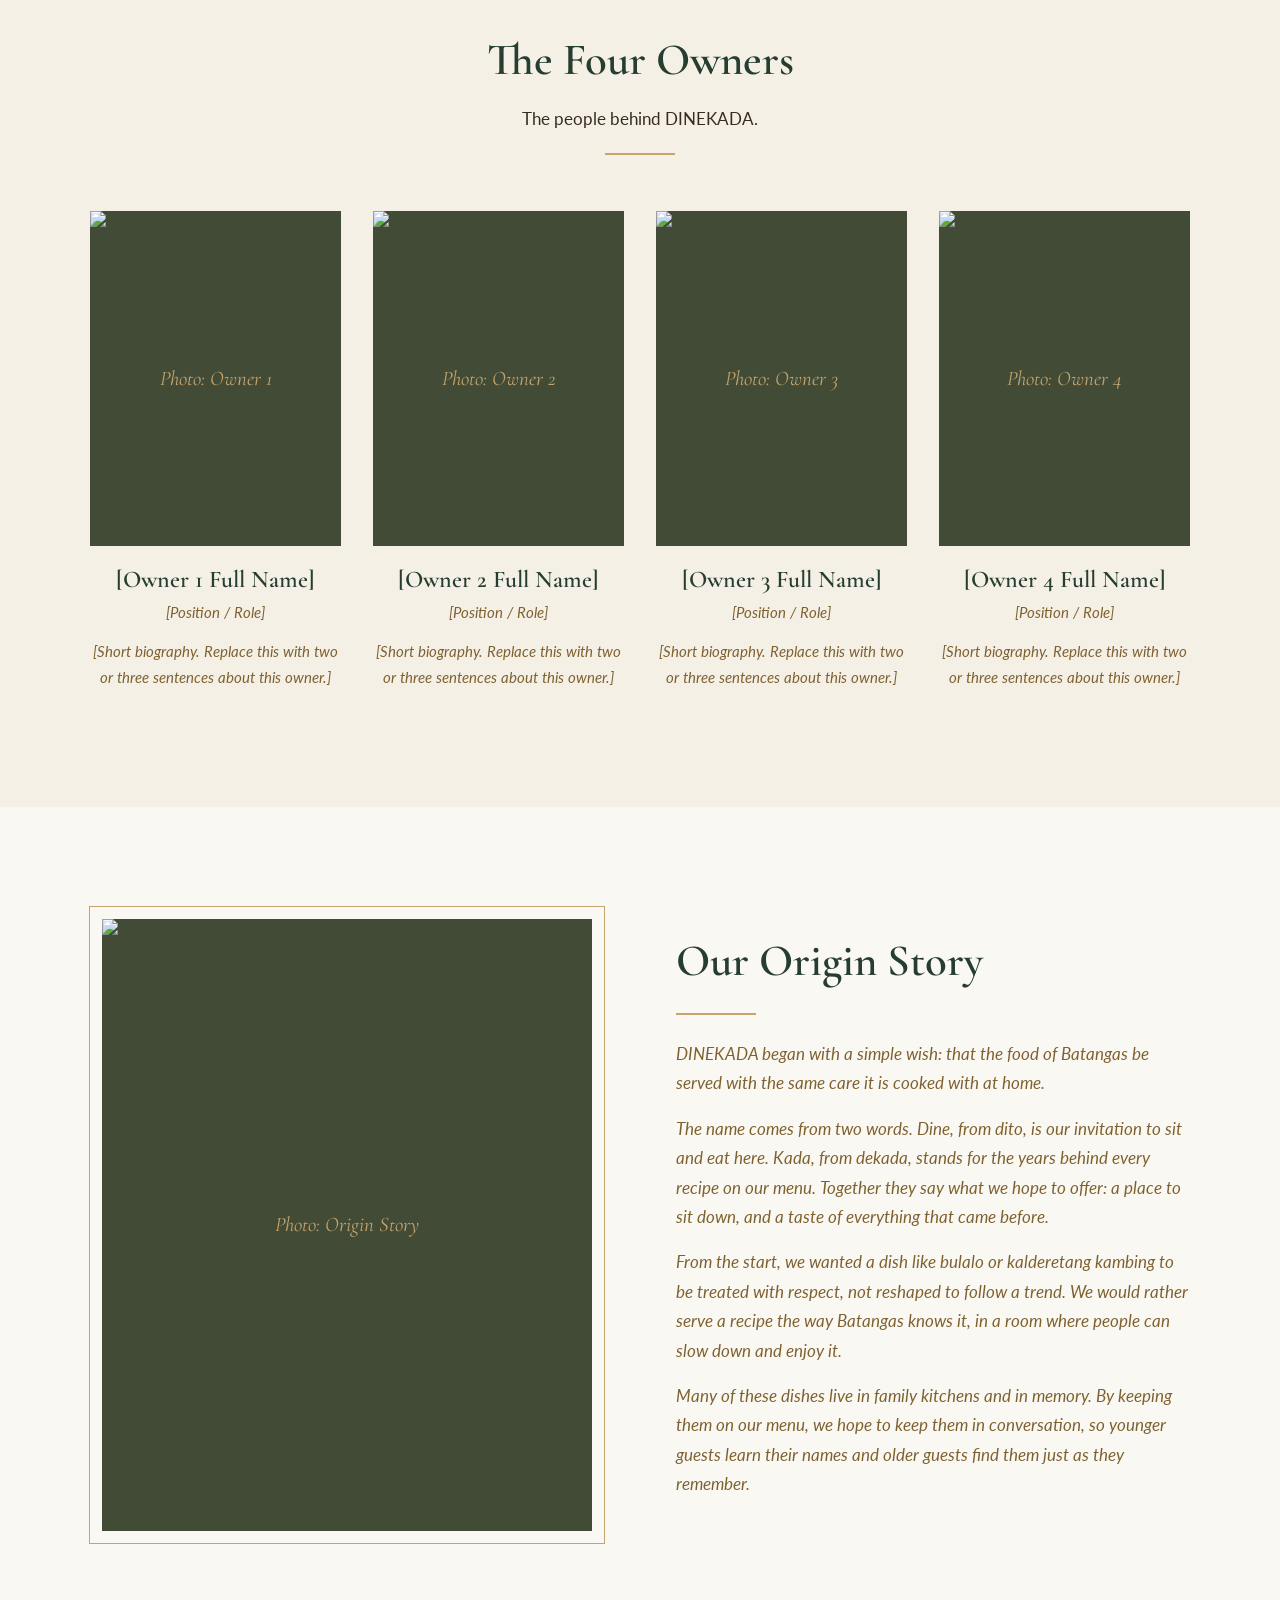
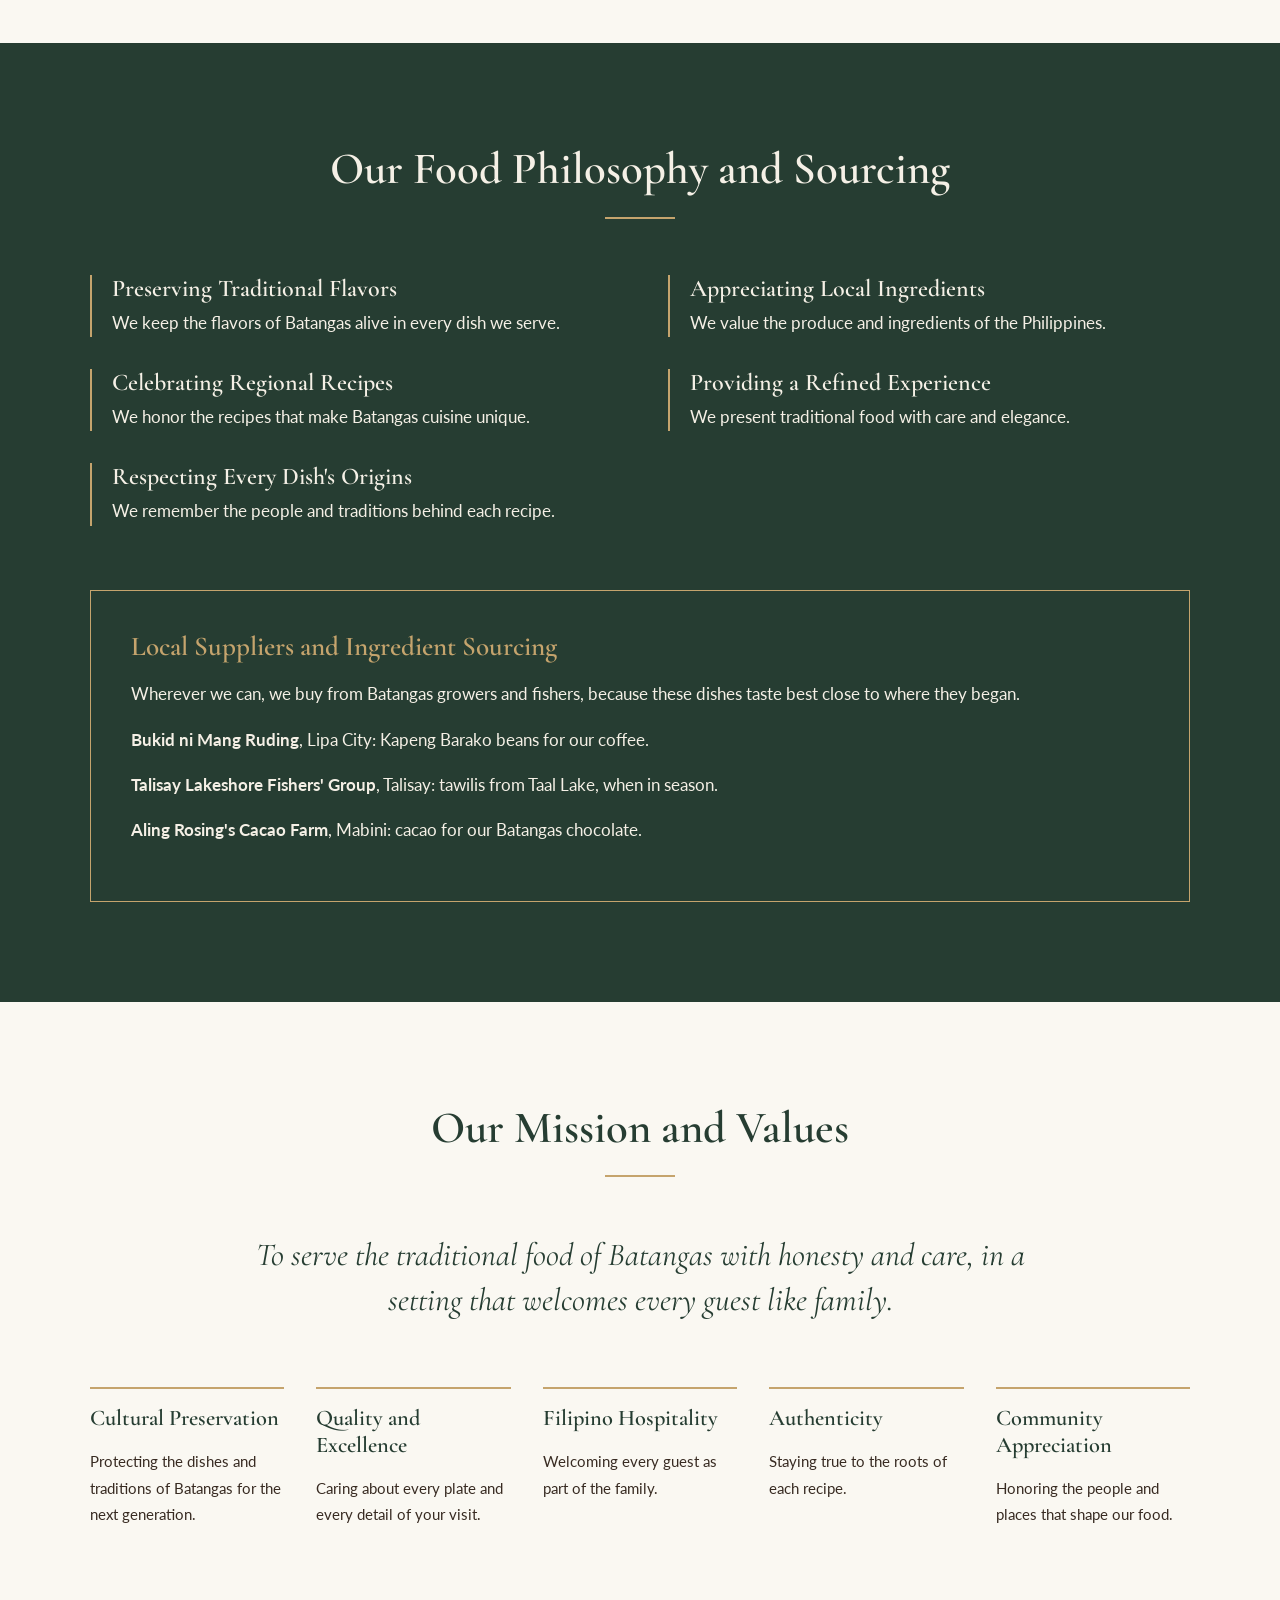
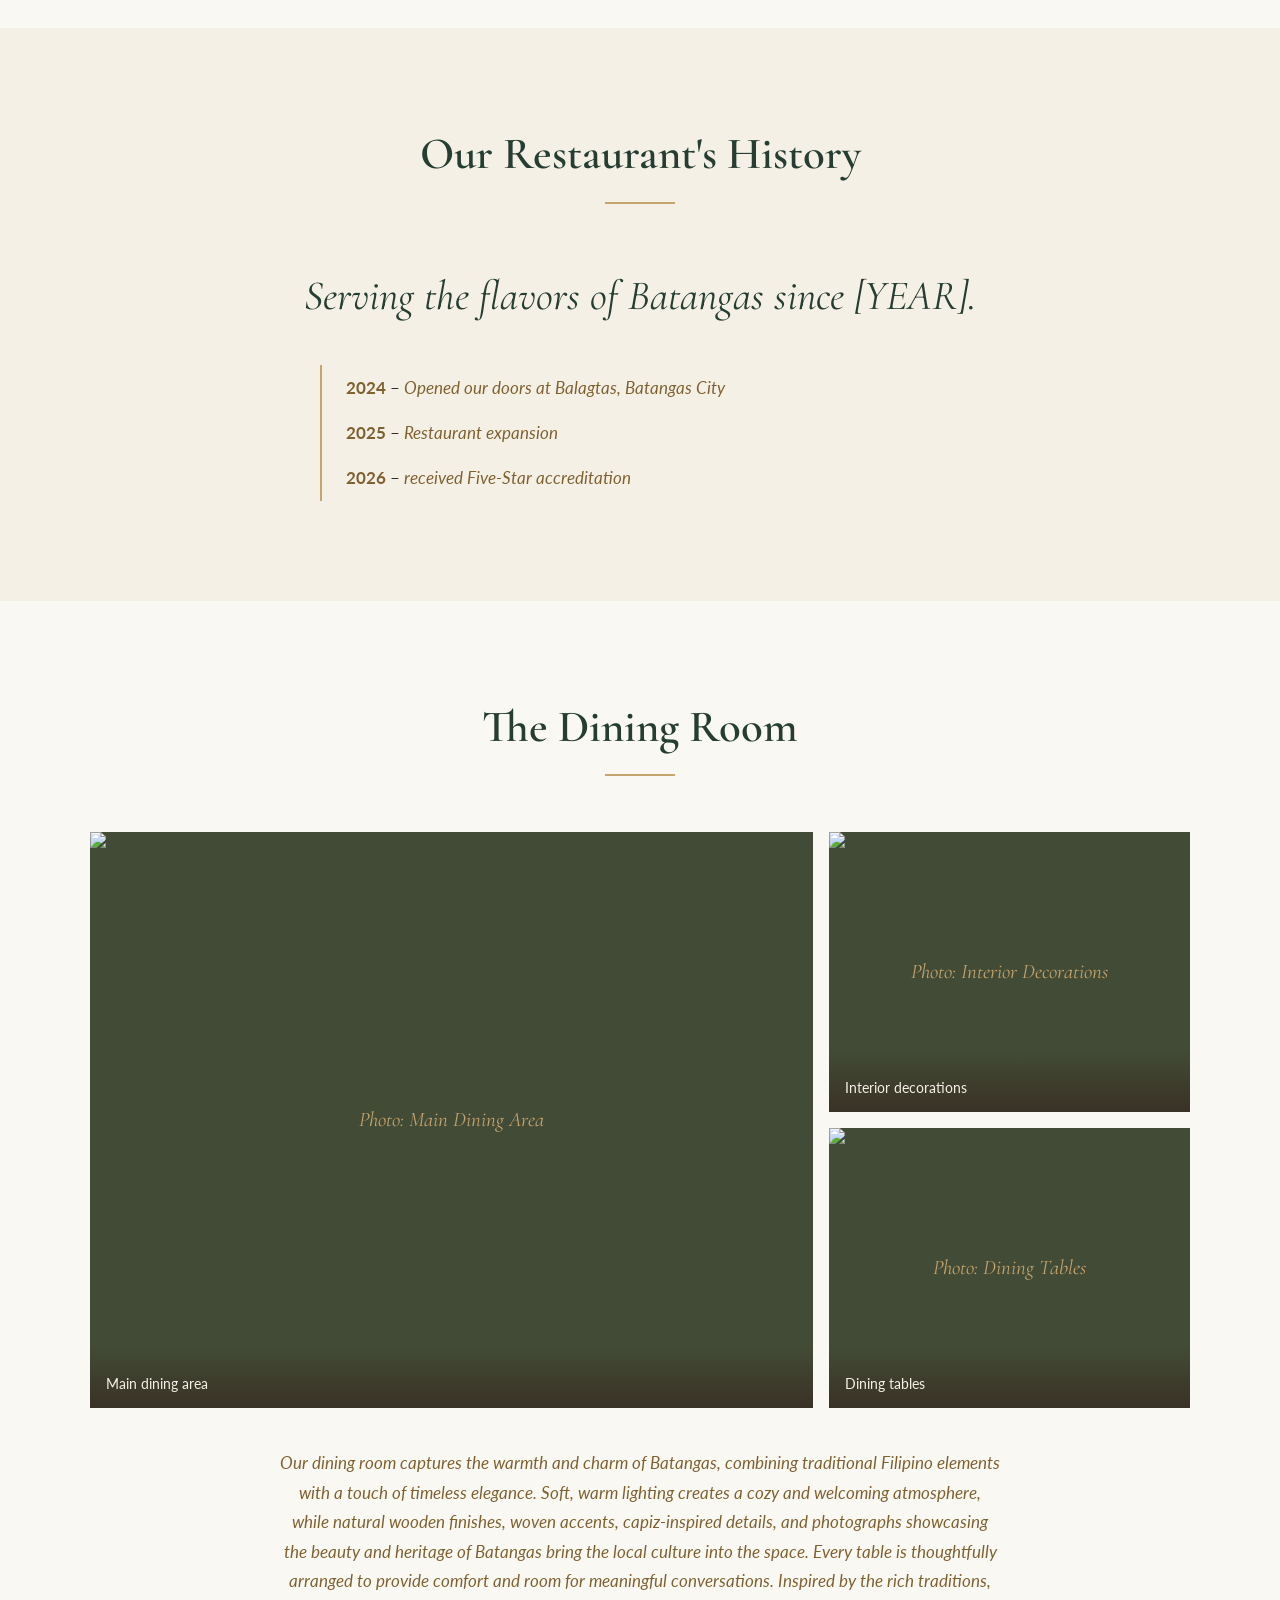
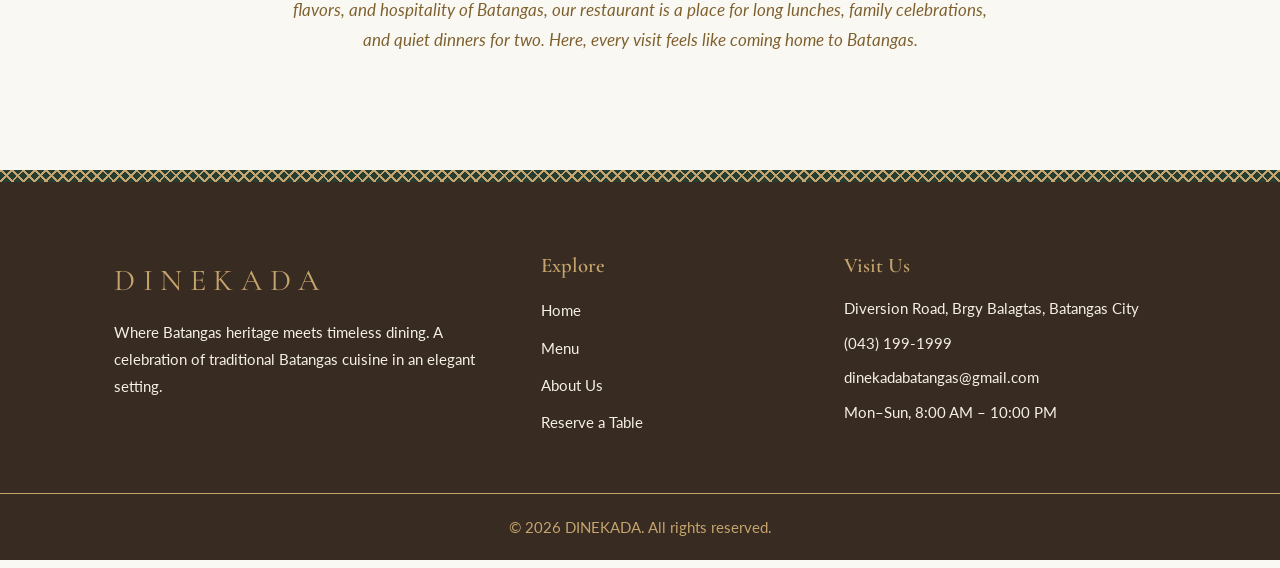
==== commit 565ff6e3: "commit" ====
--- a/about.html
+++ b/about.html
@@ -127,10 +127,10 @@
         <h2>Our Origin Story</h2>
         <div class="gold-line"></div>
         <!-- EDIT: replace the bracketed text with the real story -->
-        <p class="placeholder-text">[Why DINEKADA was established. Write the real reason the restaurant was started.]</p>
-        <p class="placeholder-text">[The inspiration behind the name DINEKADA.]</p>
-        <p class="placeholder-text">[The founders' vision for the restaurant.]</p>
-        <p class="placeholder-text">[How the restaurant connects to Batangas culinary heritage and why preserving traditional Filipino dishes matters to you.]</p>
+        <p class="placeholder-text">DINEKADA began with a simple wish: that the food of Batangas be served with the same care it is cooked with at home.</p>
+        <p class="placeholder-text">The name comes from two words. Dine, from dito, is our invitation to sit and eat here. Kada, from dekada, stands for the years behind every recipe on our menu. Together they say what we hope to offer: a place to sit down, and a taste of everything that came before.</p>
+        <p class="placeholder-text">From the start, we wanted a dish like bulalo or kalderetang kambing to be treated with respect, not reshaped to follow a trend. We would rather serve a recipe the way Batangas knows it, in a room where people can slow down and enjoy it.</p>
+        <p class="placeholder-text">Many of these dishes live in family kitchens and in memory. By keeping them on our menu, we hope to keep them in conversation, so younger guests learn their names and older guests find them just as they remember.</p>
       </div>
     </div>
   </section>
@@ -151,9 +151,10 @@
       <div class="sourcing-box">
         <h3>Local Suppliers and Ingredient Sourcing</h3>
         <!-- EDIT: only write sourcing details that are true for your restaurant -->
-        <p class="placeholder-text">[Describe where your ingredients come from.]</p>
-        <p class="placeholder-text">[Supplier or farm name, ingredient supplied, location.]</p>
-        <p class="placeholder-text">[Supplier or farm name, ingredient supplied, location.]</p>
+        <p>Wherever we can, we buy from Batangas growers and fishers, because these dishes taste best close to where they began.</p>
+        <p><strong>Bukid ni Mang Ruding</strong>, Lipa City: Kapeng Barako beans for our coffee.</p>
+        <p><strong>Talisay Lakeshore Fishers' Group</strong>, Talisay: tawilis from Taal Lake, when in season.</p>
+        <p><strong>Aling Rosing's Cacao Farm</strong>, Mabini: cacao for our Batangas chocolate.</p>
       </div>
     </div>
   </section>
@@ -163,7 +164,7 @@
     <div class="container">
       <div class="section-heading"><h2>Our Mission and Values</h2></div>
       <!-- EDIT: write your mission statement here -->
-      <p class="mission-statement placeholder-text">[Write the DINEKADA mission statement here.]</p>
+      <p class="mission-statement placeholder-text">To serve the traditional food of Batangas with honesty and care, in a setting that welcomes every guest like family.</p>
       <div class="values-grid">
         <div class="value-item"><h3>Cultural Preservation</h3><p>Protecting the dishes and traditions of Batangas for the next generation.</p></div>
         <div class="value-item"><h3>Quality and Excellence</h3><p>Caring about every plate and every detail of your visit.</p></div>
@@ -181,9 +182,9 @@
       <!-- EDIT: replace [YEAR] with the real opening year -->
       <p class="history-year">Serving the flavors of Batangas since [YEAR].</p>
       <ul class="milestones">
-        <li><strong>[YEAR]</strong> &ndash; <span class="placeholder-text">[Milestone, such as opening day]</span></li>
-        <li><strong>[YEAR]</strong> &ndash; <span class="placeholder-text">[Milestone]</span></li>
-        <li><strong>[YEAR]</strong> &ndash; <span class="placeholder-text">[Milestone]</span></li>
+        <li><strong>2024</strong> &ndash; <span class="placeholder-text">Opened our doors at Balagtas, Batangas City</span></li>
+        <li><strong>2025</strong> &ndash; <span class="placeholder-text">Restaurant expansion</span></li>
+        <li><strong>2026</strong> &ndash; <span class="placeholder-text">received Five-Star accreditation </span></li>
       </ul>
     </div>
   </section>
@@ -214,7 +215,13 @@
       </div>
       <div class="dining-text">
         <!-- EDIT: describe your dining room -->
-        <p class="placeholder-text">[Describe the dining room: warm, refined, intimate, and inspired by Filipino heritage. Mention the furniture, lighting and décor you want guests to picture.]</p>
+        <p class="placeholder-text">Our dining room captures the warmth and charm of Batangas, combining traditional Filipino elements with a 
+          touch of timeless elegance. Soft, warm lighting creates a cozy and welcoming atmosphere, while natural 
+          wooden finishes, woven accents, capiz-inspired details, and photographs showcasing the beauty and 
+          heritage of Batangas bring the local culture into the space. Every table is thoughtfully arranged to provide 
+          comfort and room for meaningful conversations. Inspired by the rich traditions, flavors, and hospitality of 
+          Batangas, our restaurant is a place for long lunches, family celebrations, and quiet dinners for two. Here, 
+          every visit feels like coming home to Batangas.</p>
       </div>
     </div>
   </section>
@@ -246,12 +253,12 @@
         <!-- EDIT: replace the text inside the [brackets] with your real details -->
         <p> Diversion Road, Brgy Balagtas, Batangas City</p>
         <p> (043) 199-1999 </p>
-        <p> dinekadabatangascity@gmail.com</p>
+        <p>dinekadabatangas@gmail.com</p>
         <p> Mon–Sun, 8:00 AM – 10:00 PM</p>
       </div> 
 
     </div>
-    <p class="copyright">&copy; 2026 DINEKADABATANGAS. All rights reserved.</p>
+    <p class="copyright">&copy; 2026 DINEKADA. All rights reserved.</p>
   </footer>
 
 </body>
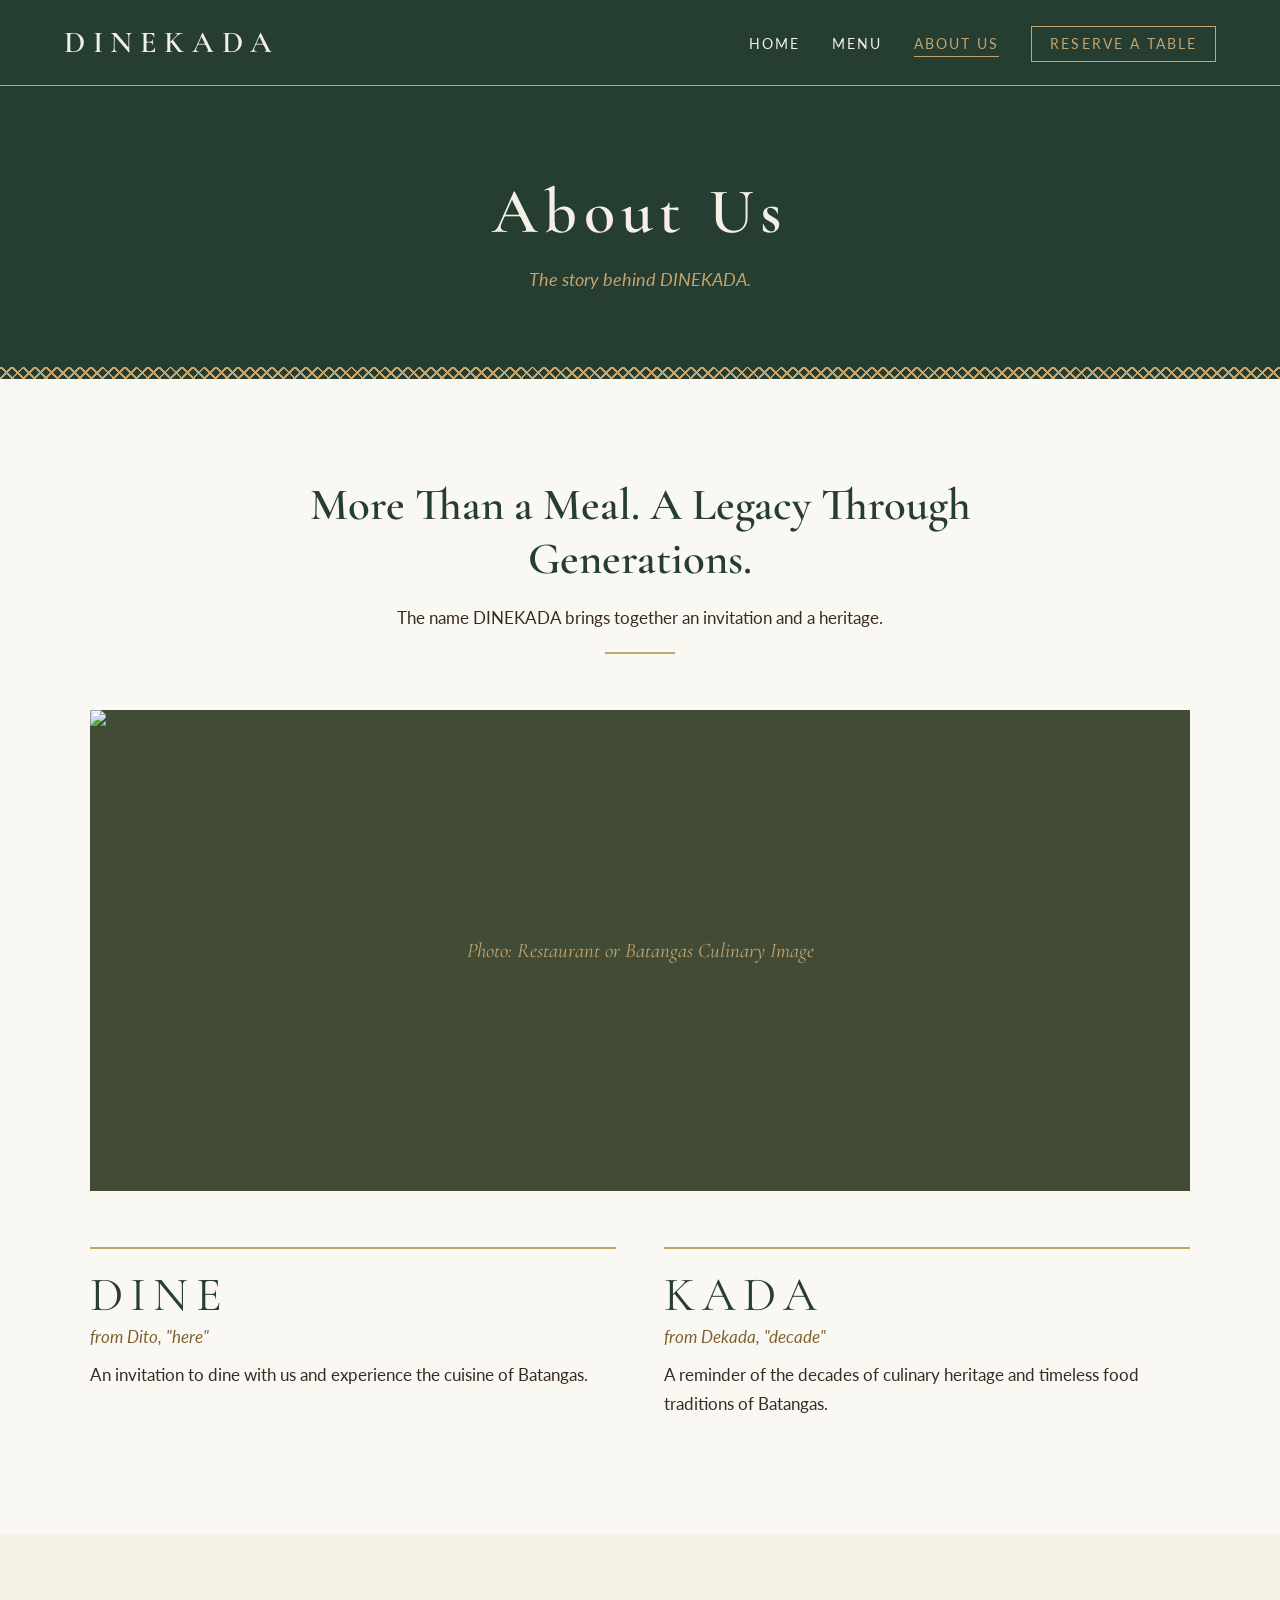
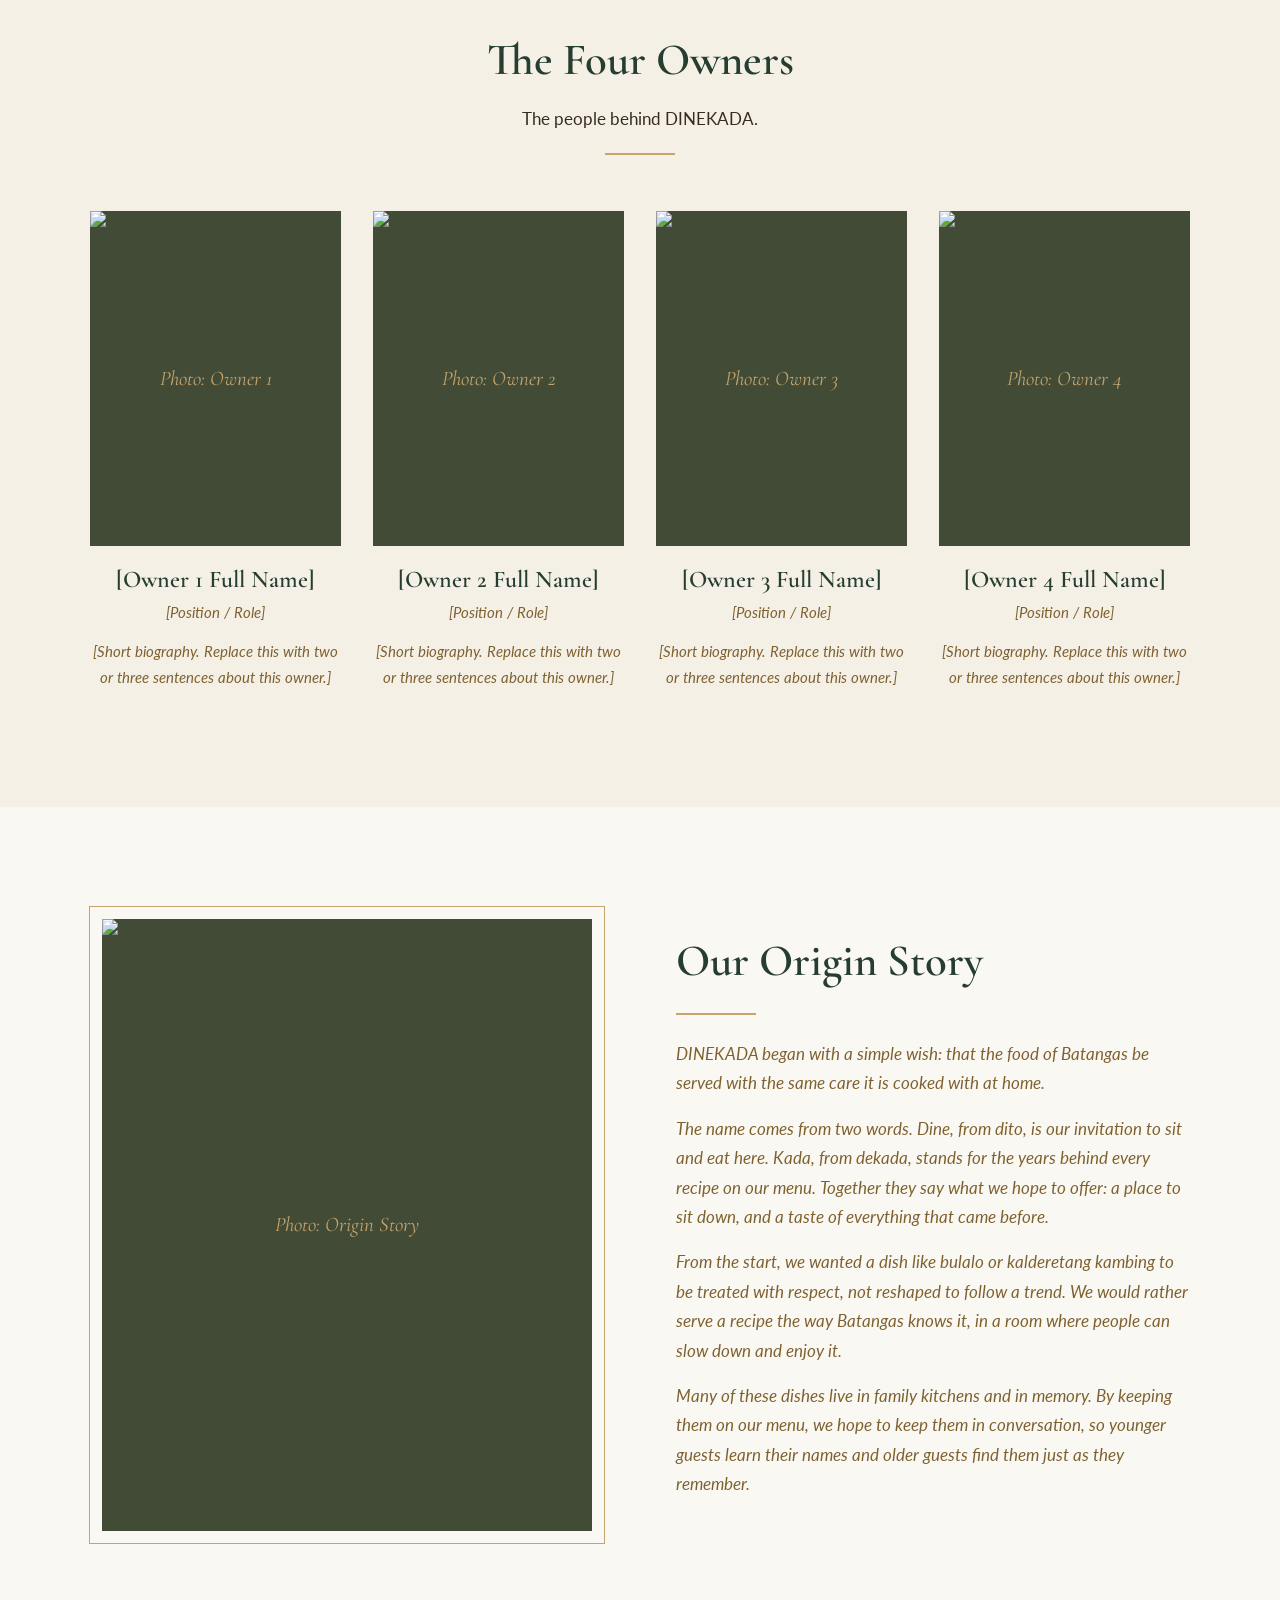
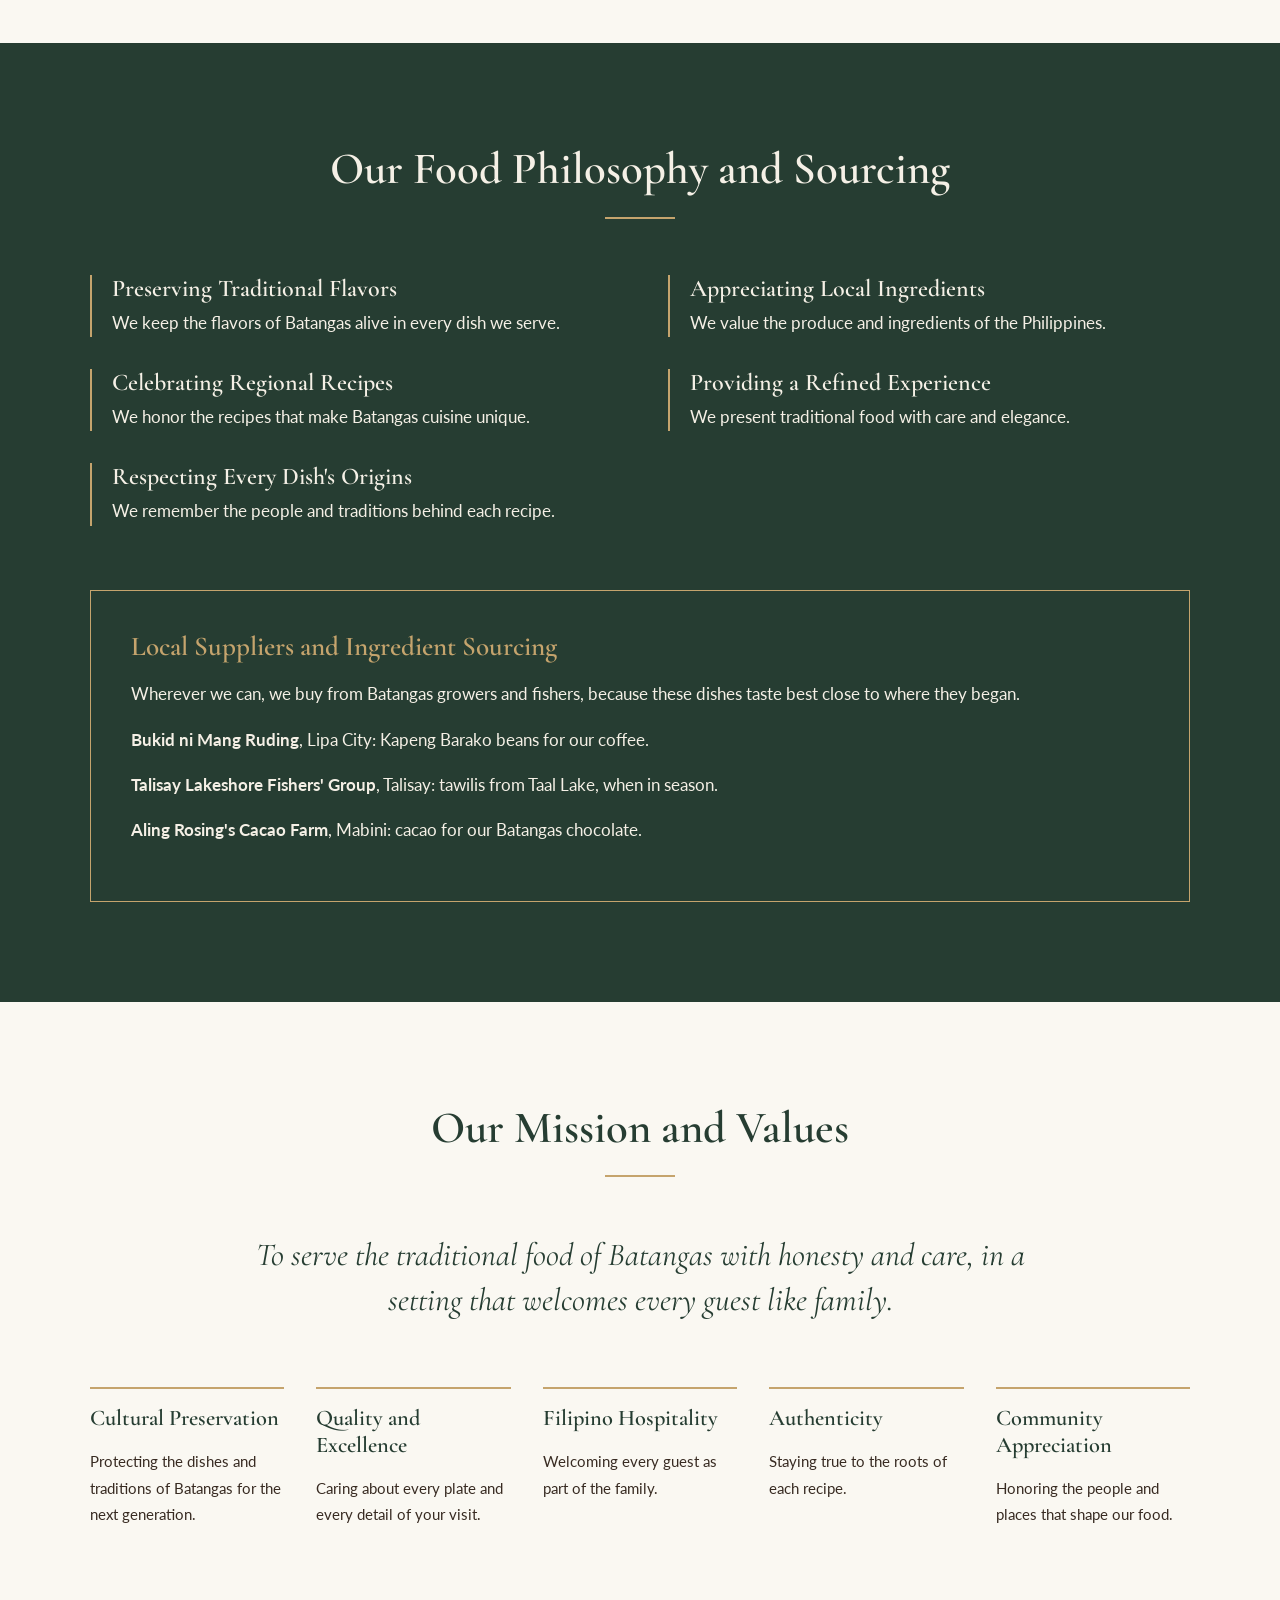
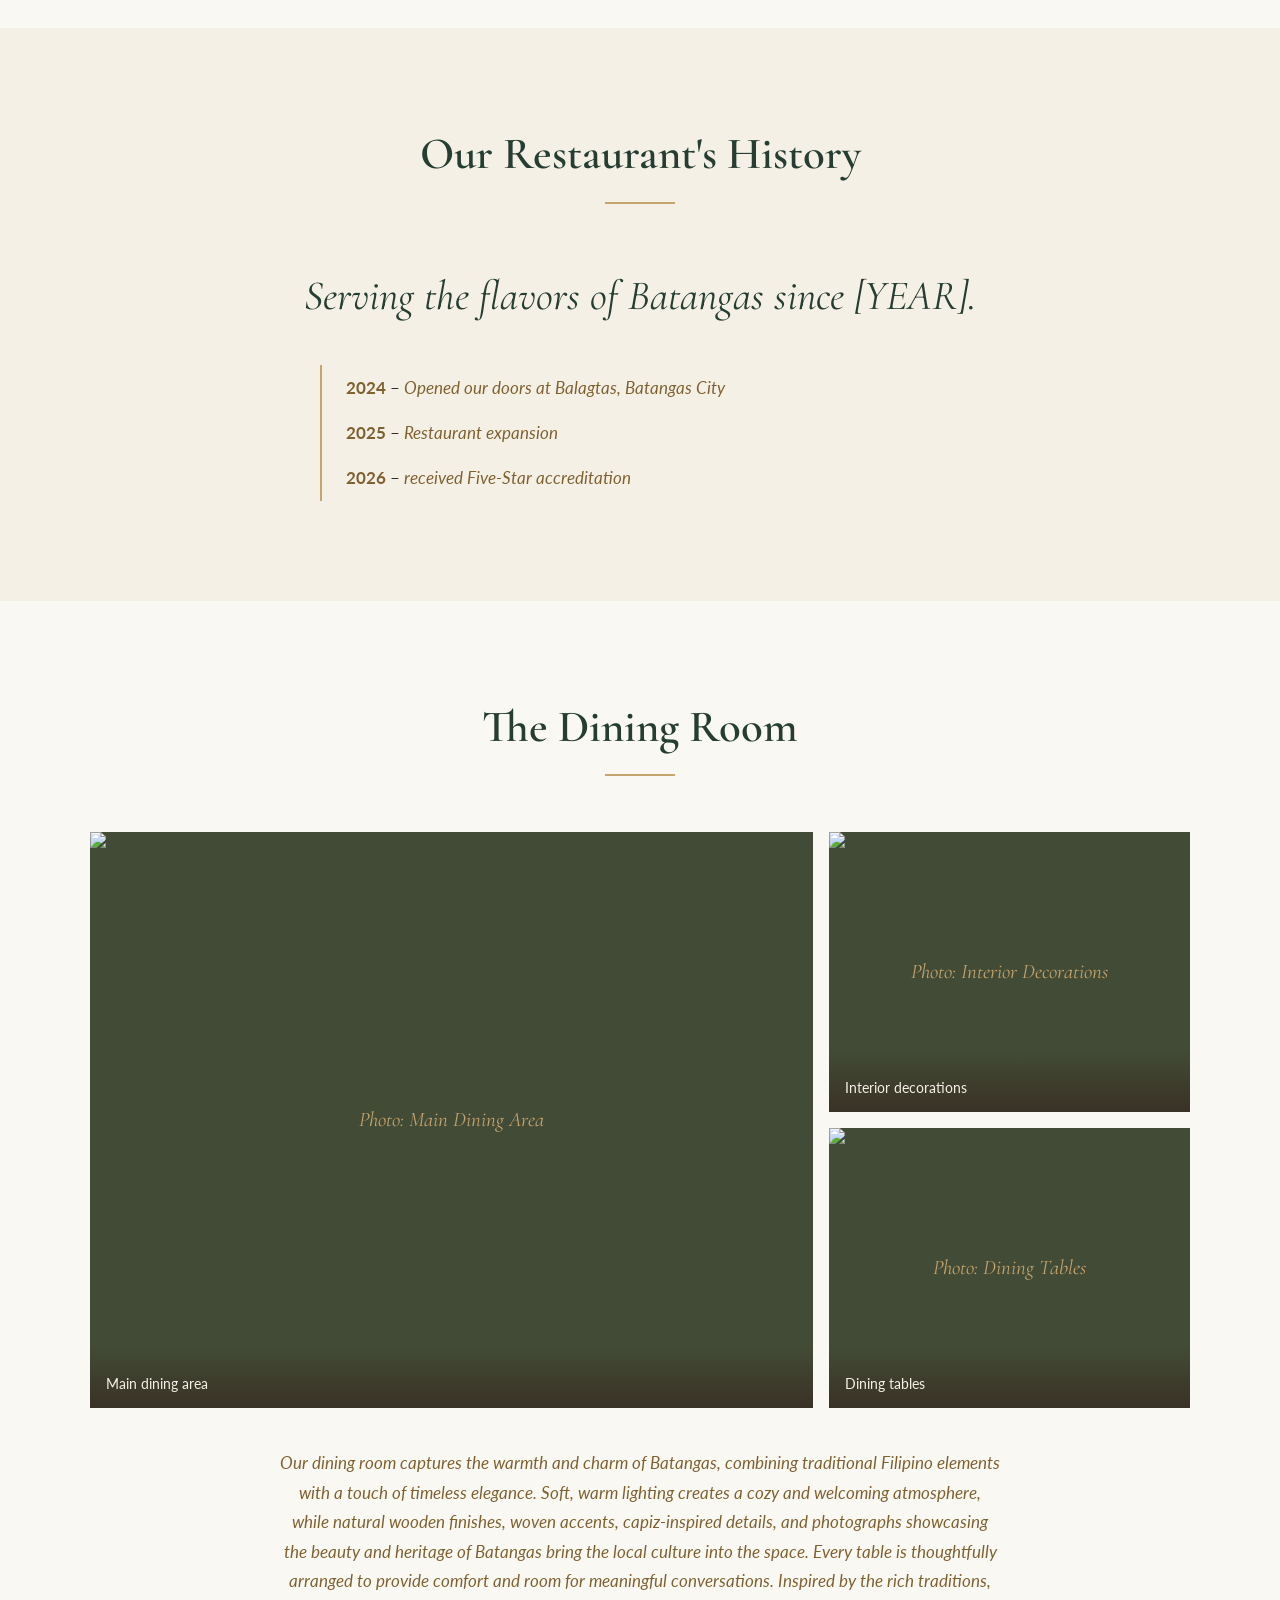
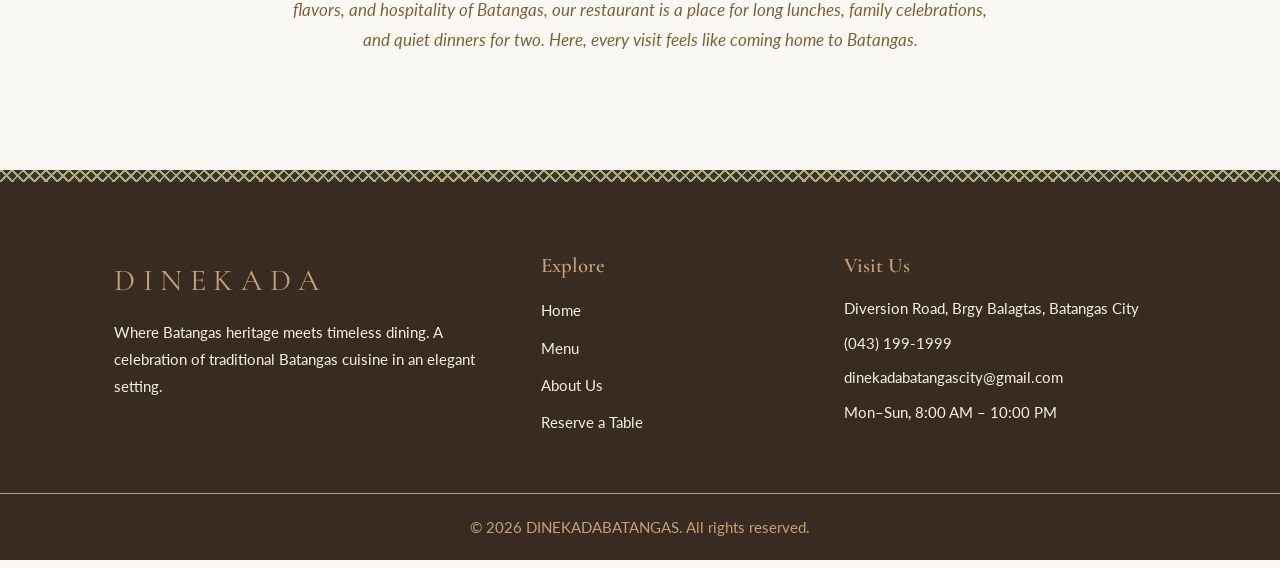
==== commit 4e972c63: "Merge branch 'main' of https://github.com/DamianJed01/DINEKADA" ====
--- a/about.html
+++ b/about.html
@@ -253,12 +253,12 @@
         <!-- EDIT: replace the text inside the [brackets] with your real details -->
         <p> Diversion Road, Brgy Balagtas, Batangas City</p>
         <p> (043) 199-1999 </p>
-        <p>dinekadabatangas@gmail.com</p>
+        <p> dinekadabatangascity@gmail.com</p>
         <p> Mon–Sun, 8:00 AM – 10:00 PM</p>
       </div> 
 
     </div>
-    <p class="copyright">&copy; 2026 DINEKADA. All rights reserved.</p>
+    <p class="copyright">&copy; 2026 DINEKADABATANGAS. All rights reserved.</p>
   </footer>
 
 </body>
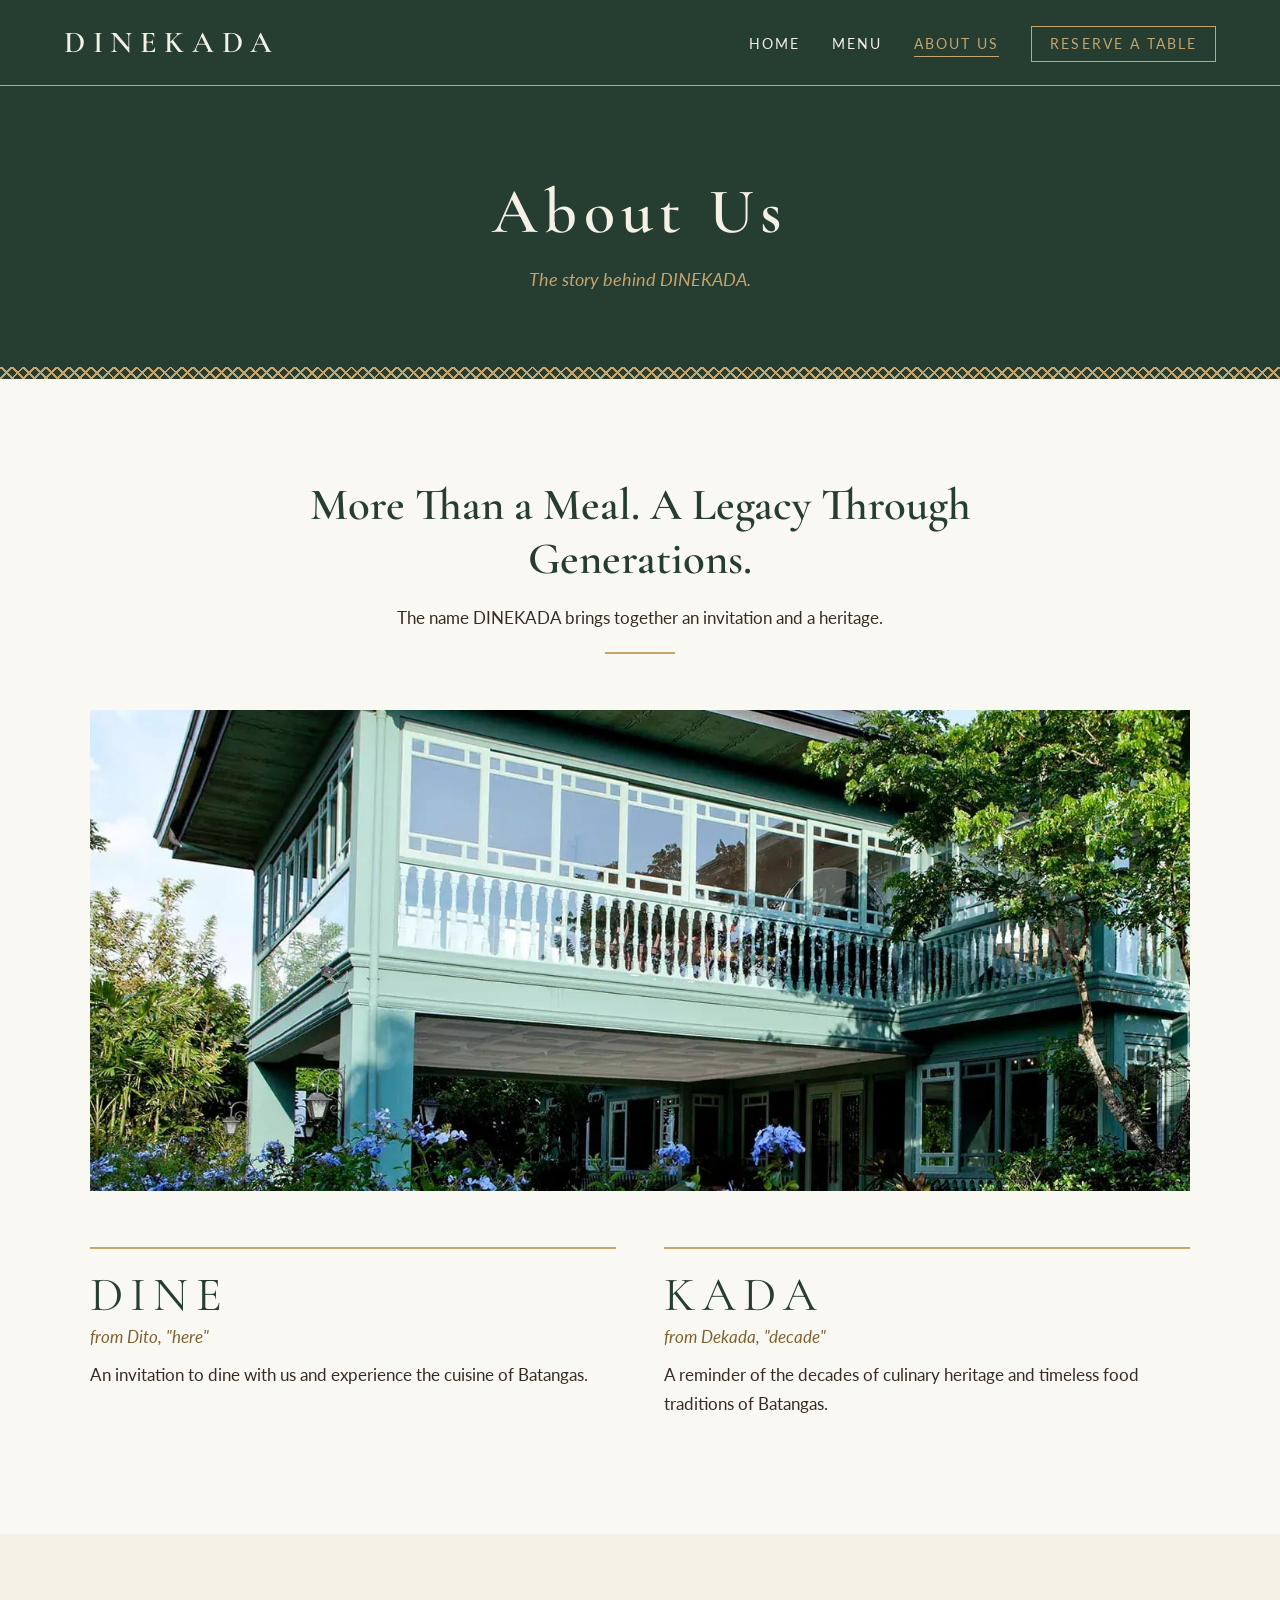
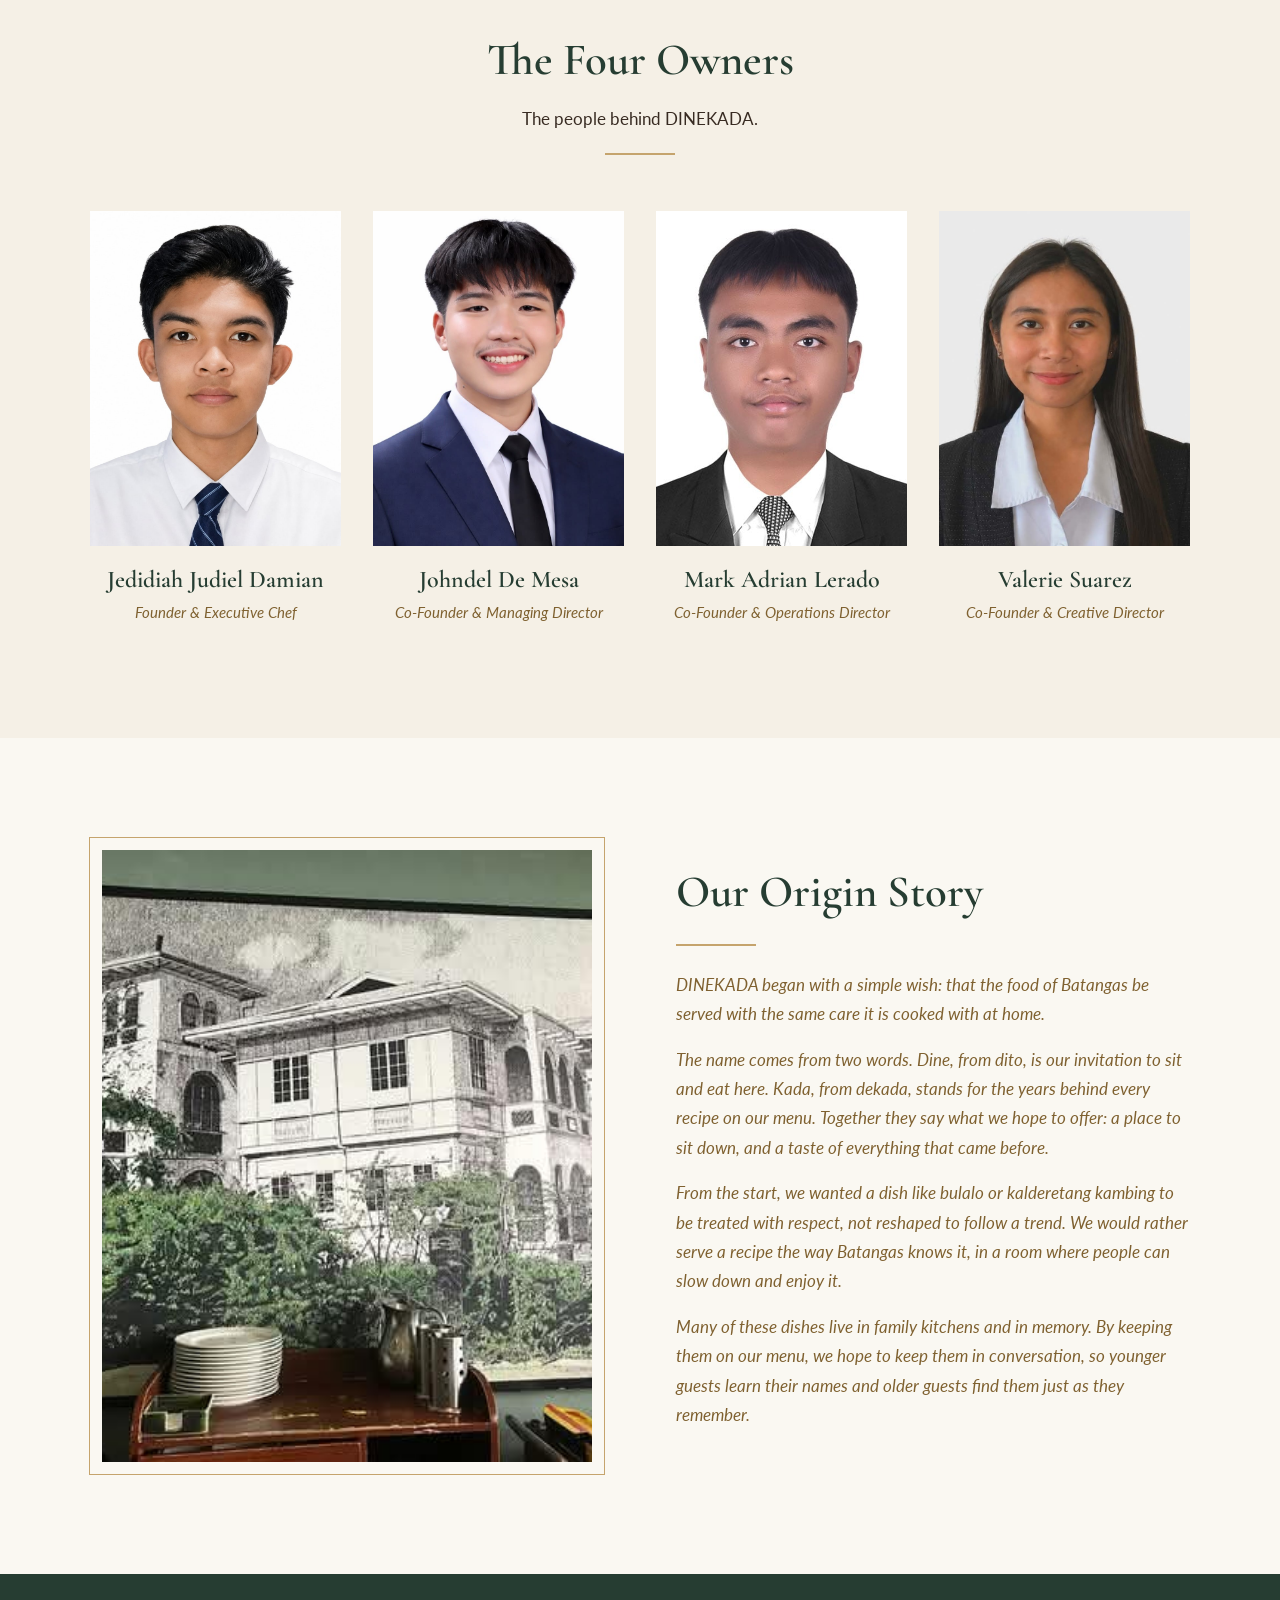
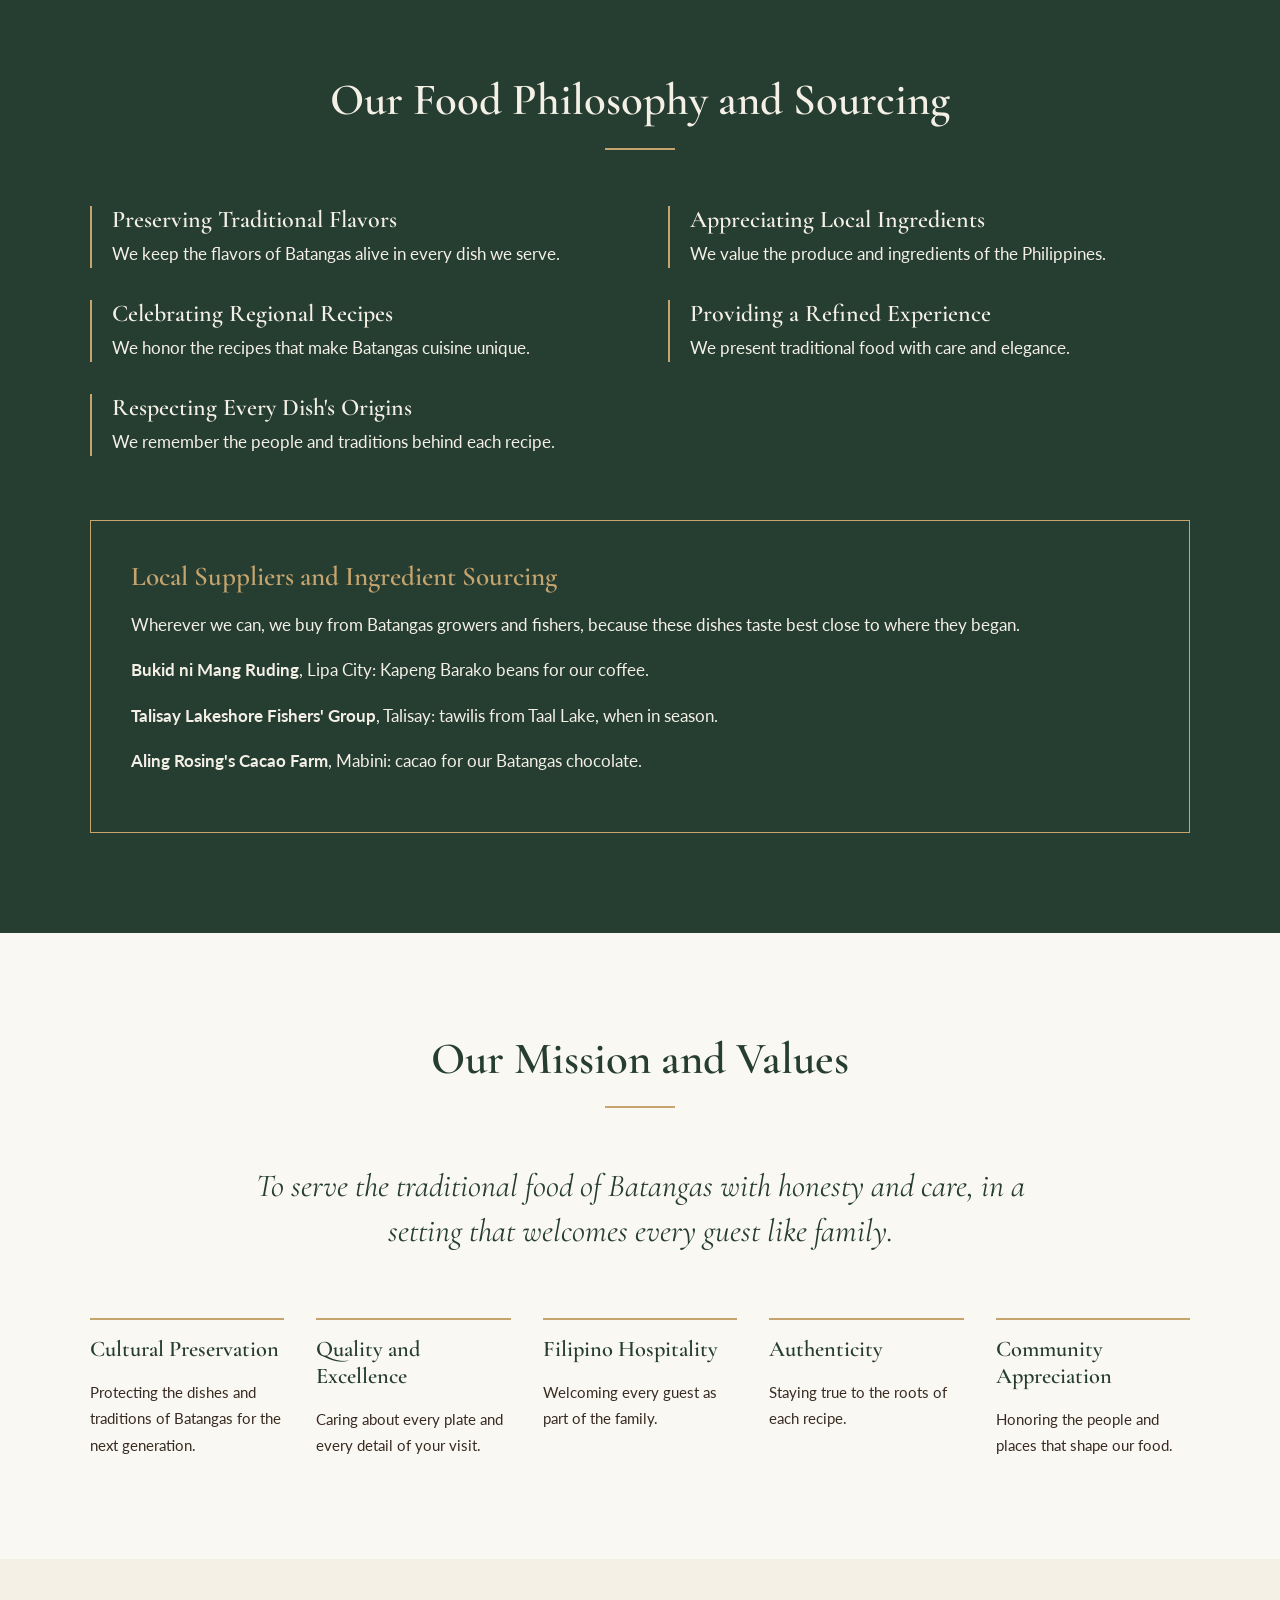
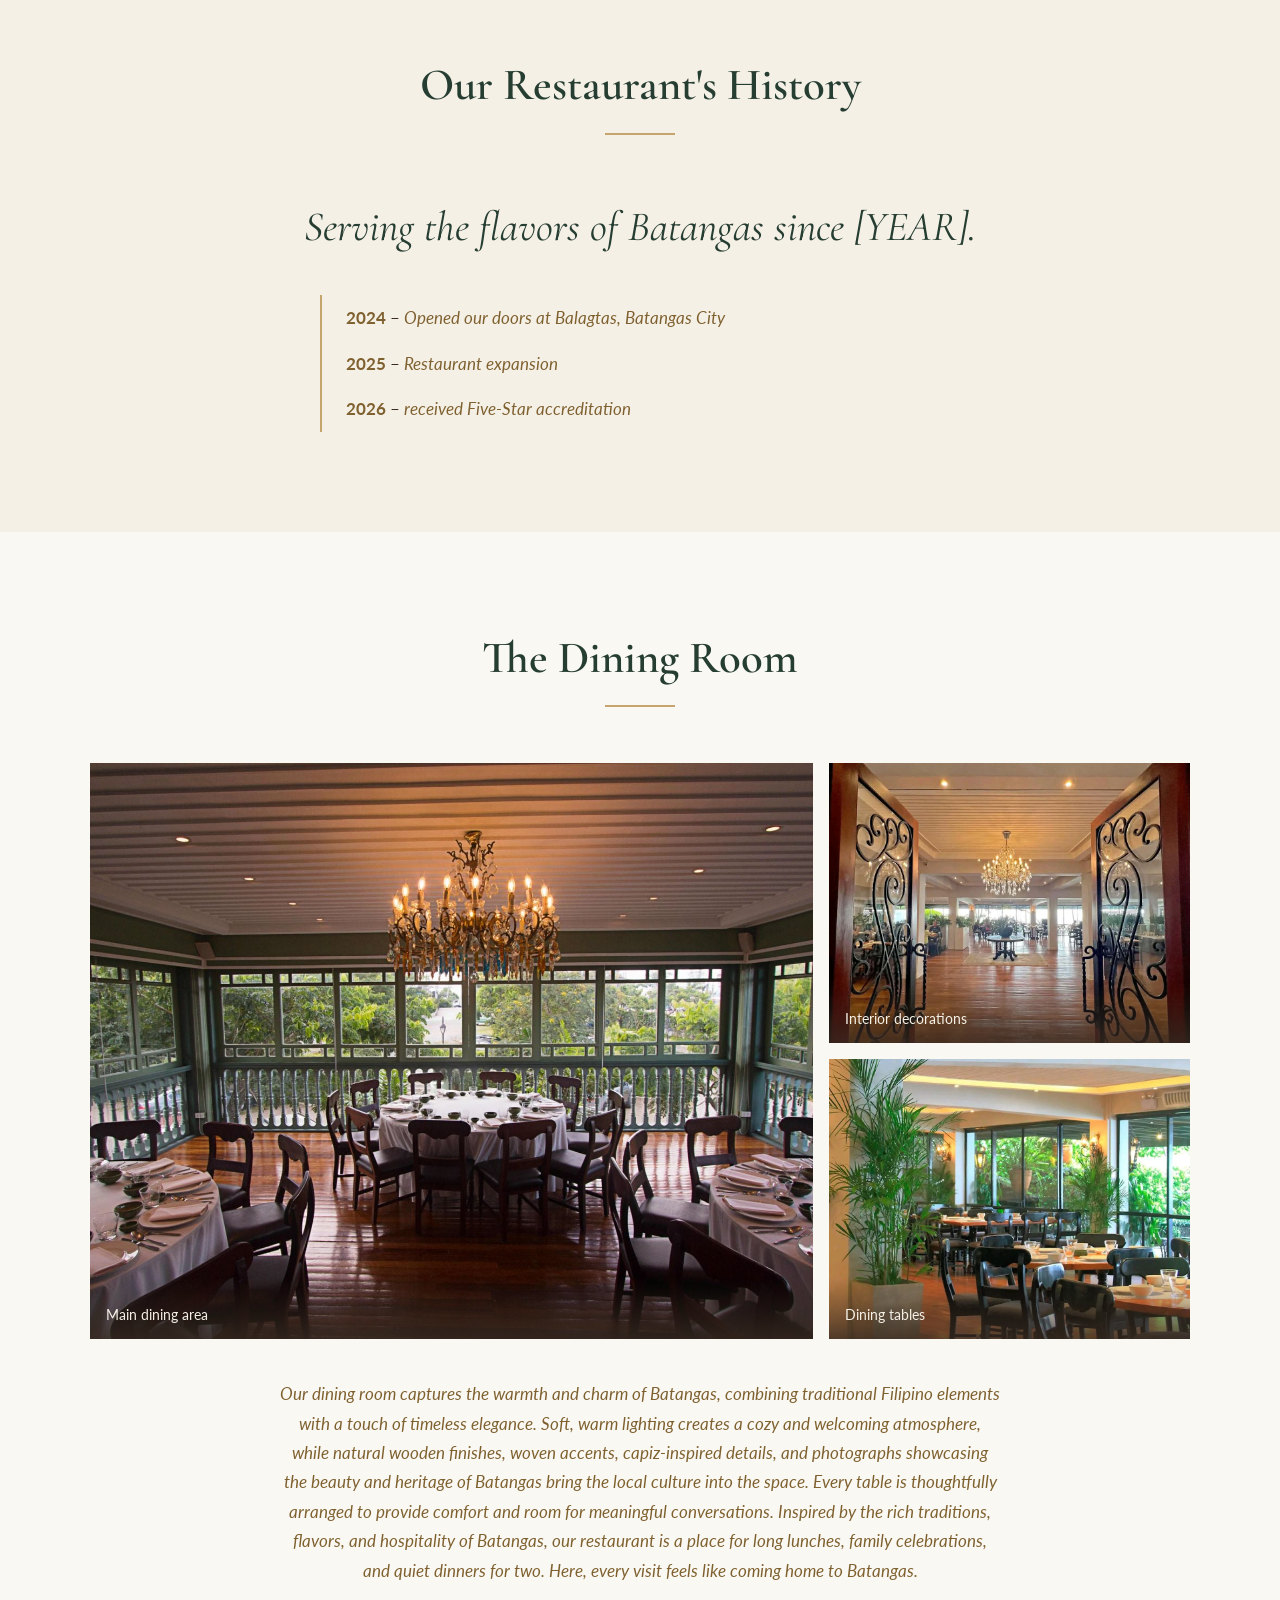
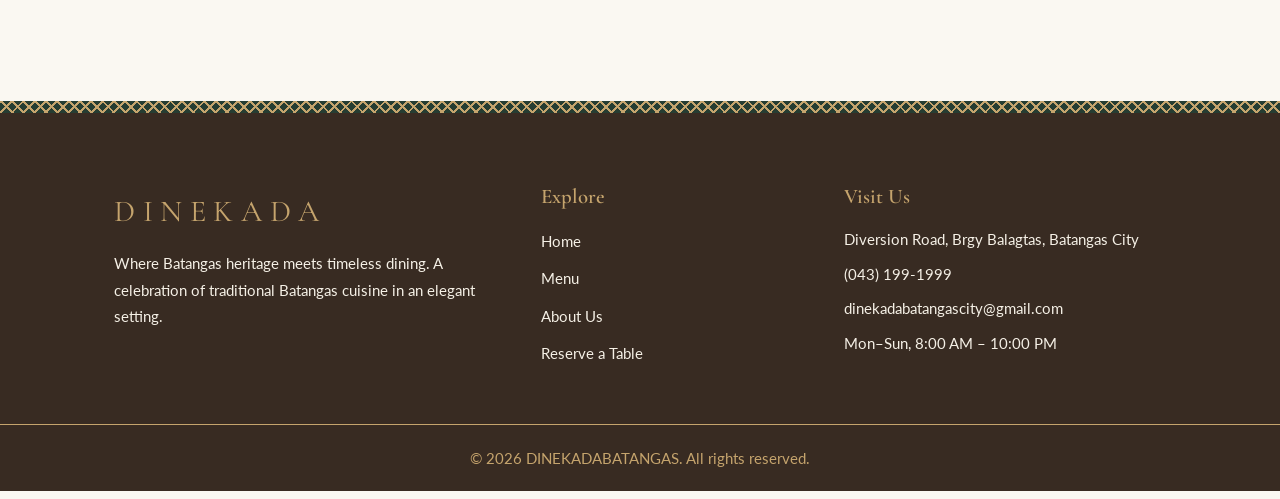
==== commit 9f7c1a4d: "commit" ====
--- a/about.html
+++ b/about.html
@@ -47,7 +47,7 @@
       </div>
       <!-- PHOTO: replace images/heritage/about-main.jpg -->
 <div class="photo-frame photo-wide " data-label="Photo: Restaurant or Batangas Culinary Image">
-  <img src="images/heritage/about-main.jpg" alt="DINEKADA restaurant or a representative Batangas dish">
+  <img src="images/restaurant/restaurant1.jpg" alt="DINEKADA restaurant or a representative Batangas dish">
 </div>
       <div class="name-meaning">
         <div class="meaning-box">
@@ -78,9 +78,8 @@
 <div class="photo-frame photo-port " data-label="Photo: Owner 1">
   <img src="images/owners/owner1.jpg" alt="Portrait of owner 1">
 </div>
-          <h3>[Owner 1 Full Name]</h3>
-          <p class="owner-role">[Position / Role]</p>
-          <p class="placeholder-text">[Short biography. Replace this with two or three sentences about this owner.]</p>
+          <h3>Jedidiah Judiel Damian</h3>
+          <p class="owner-role">Founder & Executive Chef</p>
         </article>
 
         <article class="owner-card">
@@ -88,9 +87,8 @@
 <div class="photo-frame photo-port " data-label="Photo: Owner 2">
   <img src="images/owners/owner2.jpg" alt="Portrait of owner 2">
 </div>
-          <h3>[Owner 2 Full Name]</h3>
-          <p class="owner-role">[Position / Role]</p>
-          <p class="placeholder-text">[Short biography. Replace this with two or three sentences about this owner.]</p>
+          <h3>Johndel De Mesa</h3>
+          <p class="owner-role">Co-Founder & Managing Director</p>
         </article>
 
         <article class="owner-card">
@@ -98,9 +96,8 @@
 <div class="photo-frame photo-port " data-label="Photo: Owner 3">
   <img src="images/owners/owner3.jpg" alt="Portrait of owner 3">
 </div>
-          <h3>[Owner 3 Full Name]</h3>
-          <p class="owner-role">[Position / Role]</p>
-          <p class="placeholder-text">[Short biography. Replace this with two or three sentences about this owner.]</p>
+          <h3>Mark Adrian Lerado</h3>
+          <p class="owner-role">Co-Founder & Operations Director</p>
         </article>
 
         <article class="owner-card">
@@ -108,9 +105,8 @@
 <div class="photo-frame photo-port " data-label="Photo: Owner 4">
   <img src="images/owners/owner4.jpg" alt="Portrait of owner 4">
 </div>
-          <h3>[Owner 4 Full Name]</h3>
-          <p class="owner-role">[Position / Role]</p>
-          <p class="placeholder-text">[Short biography. Replace this with two or three sentences about this owner.]</p>
+          <h3>Valerie Suarez</h3>
+          <p class="owner-role">Co-Founder & Creative Director</p>
         </article>
       </div>
     </div>
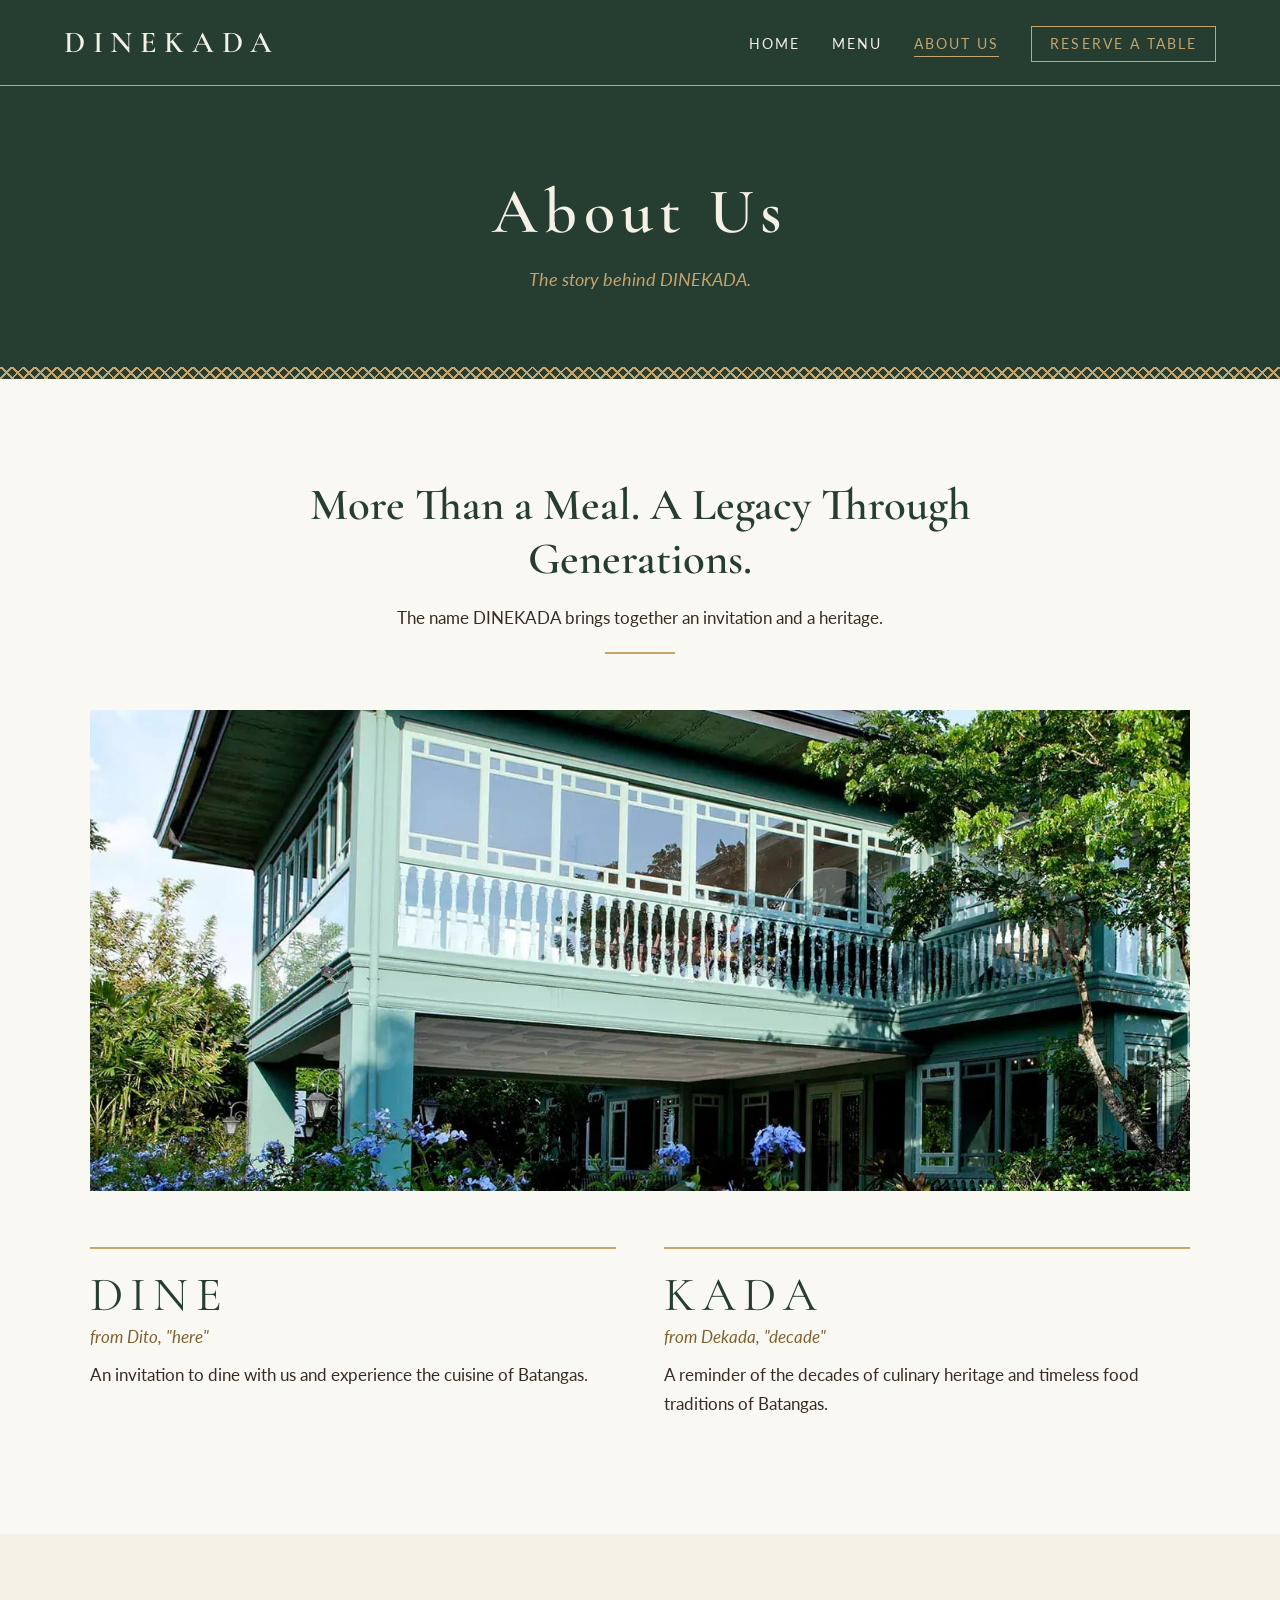
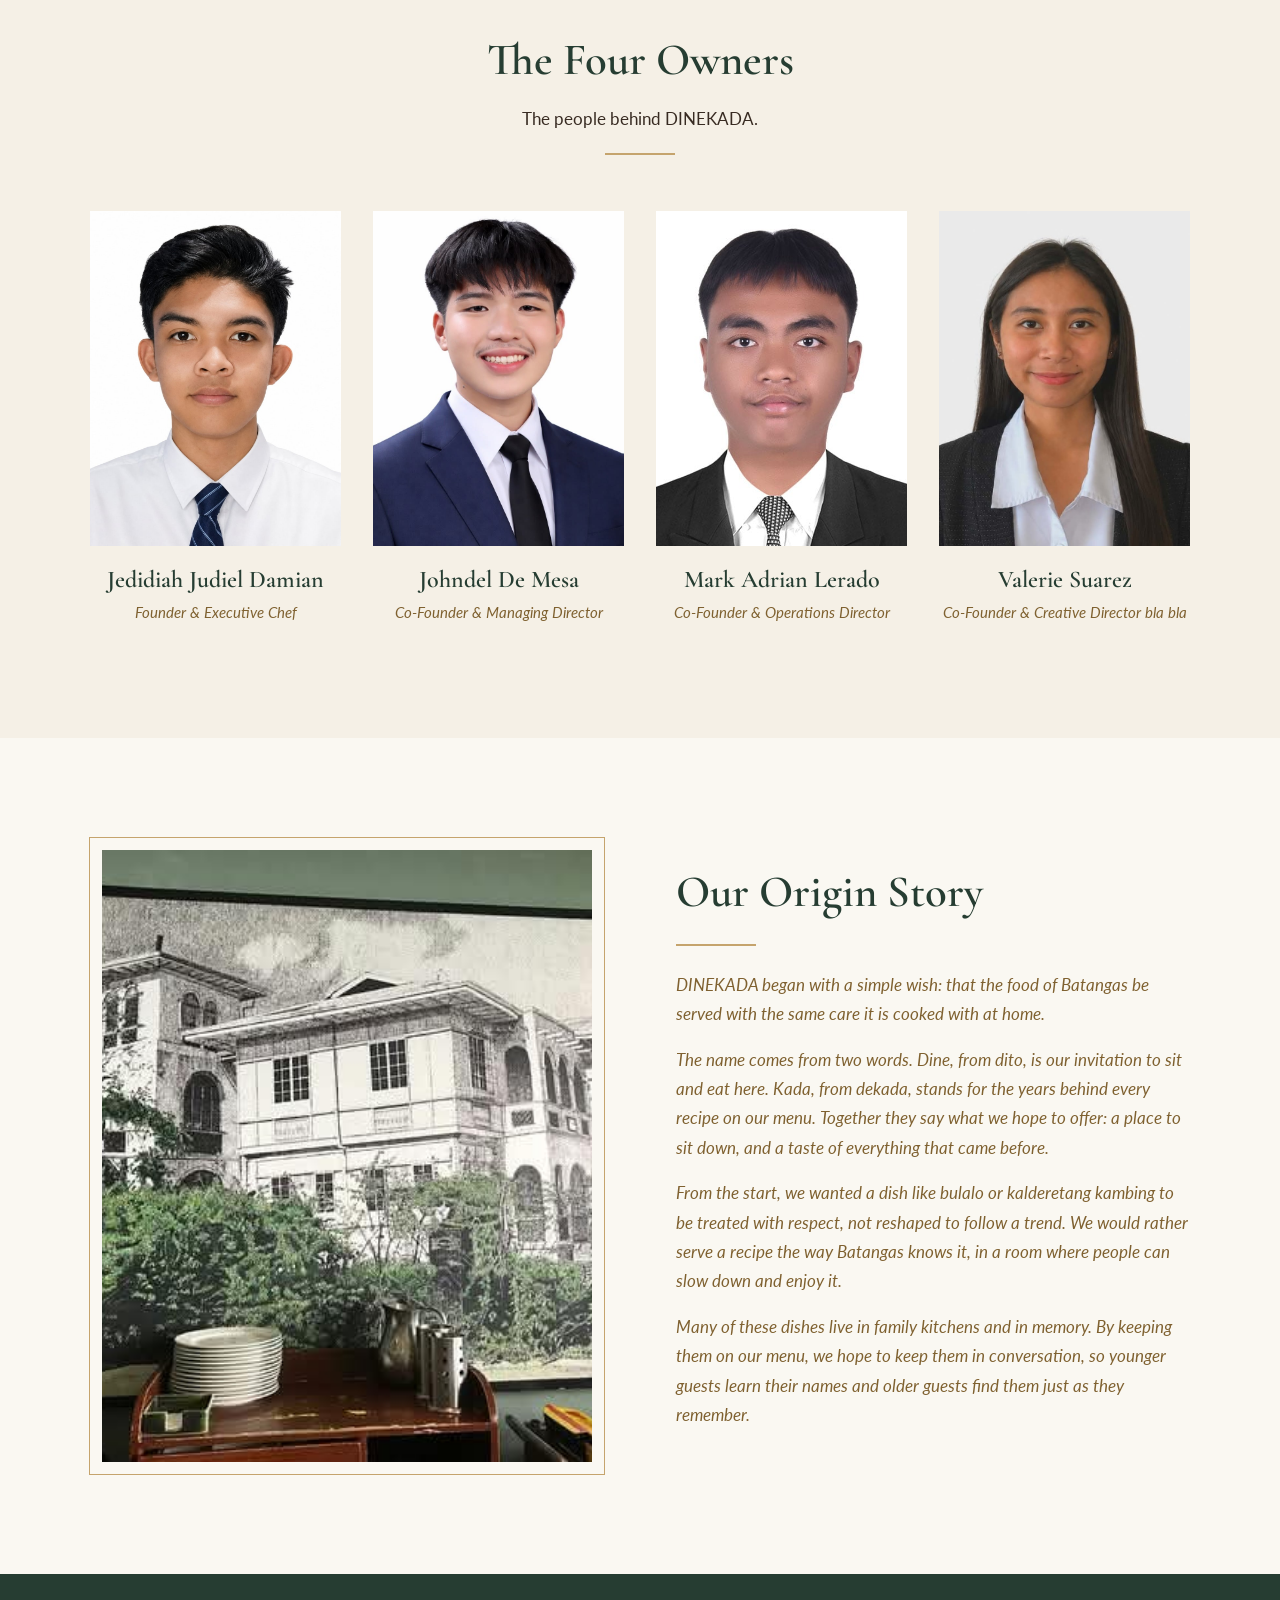
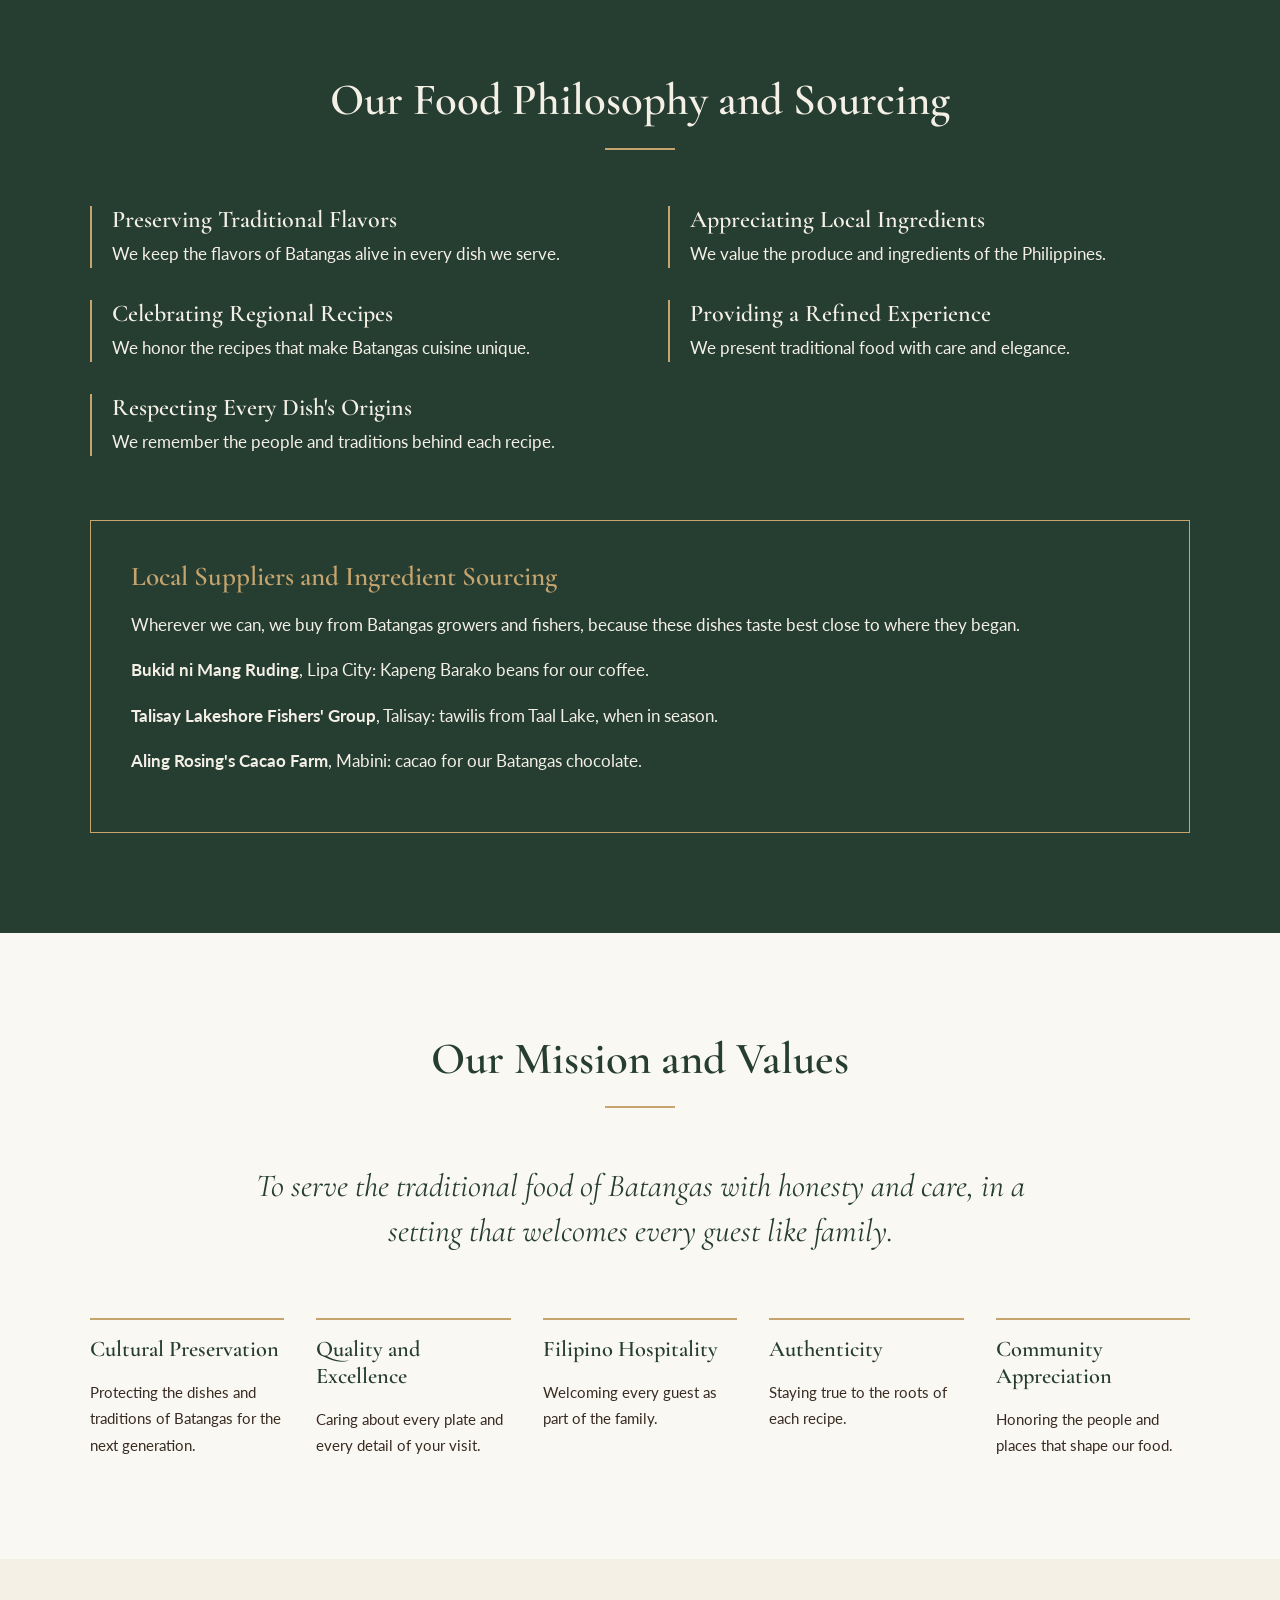
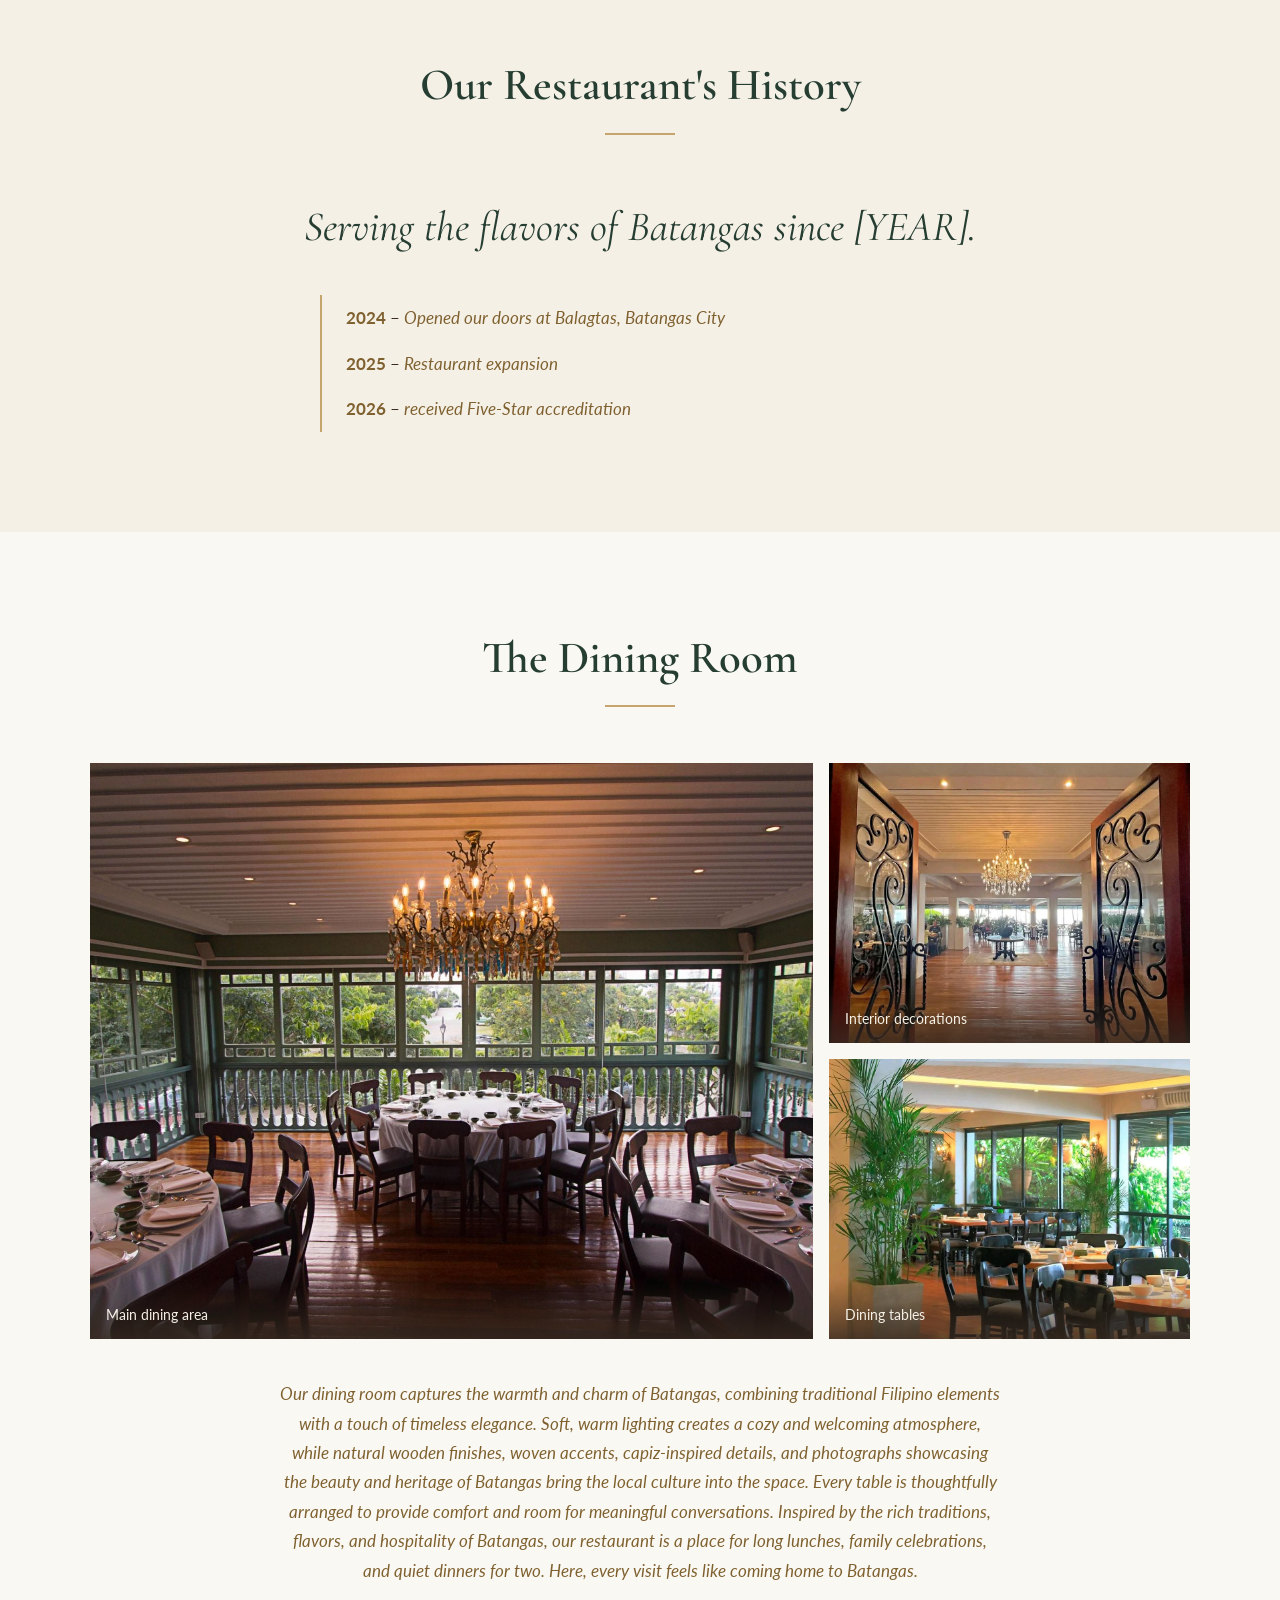
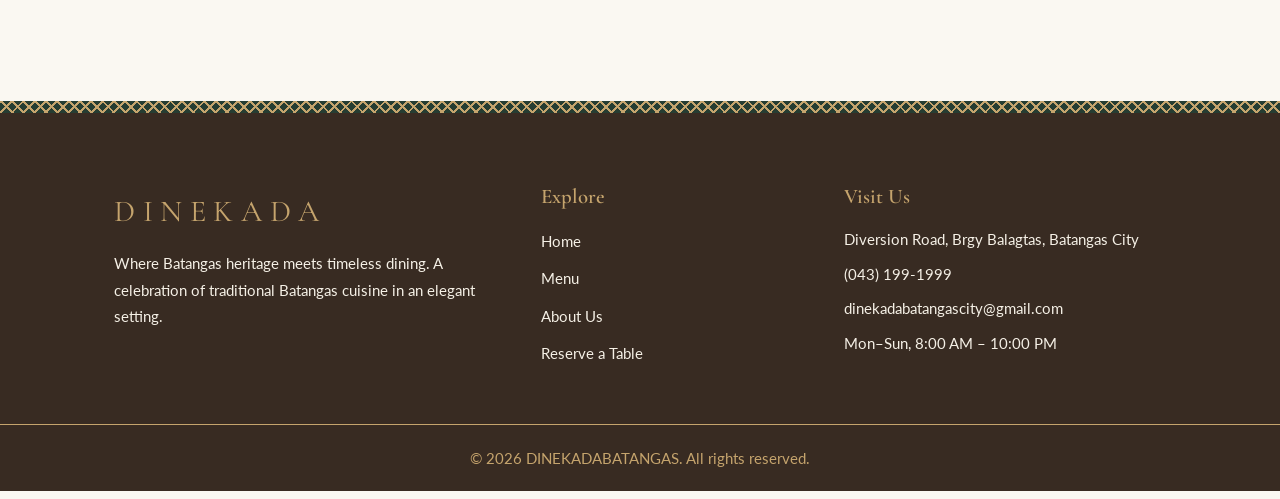
==== commit 69d3efa3: "commit" ====
--- a/about.html
+++ b/about.html
@@ -106,7 +106,7 @@
   <img src="images/owners/owner4.jpg" alt="Portrait of owner 4">
 </div>
           <h3>Valerie Suarez</h3>
-          <p class="owner-role">Co-Founder & Creative Director</p>
+          <p class="owner-role">Co-Founder & Creative Director bla bla</p>
         </article>
       </div>
     </div>
